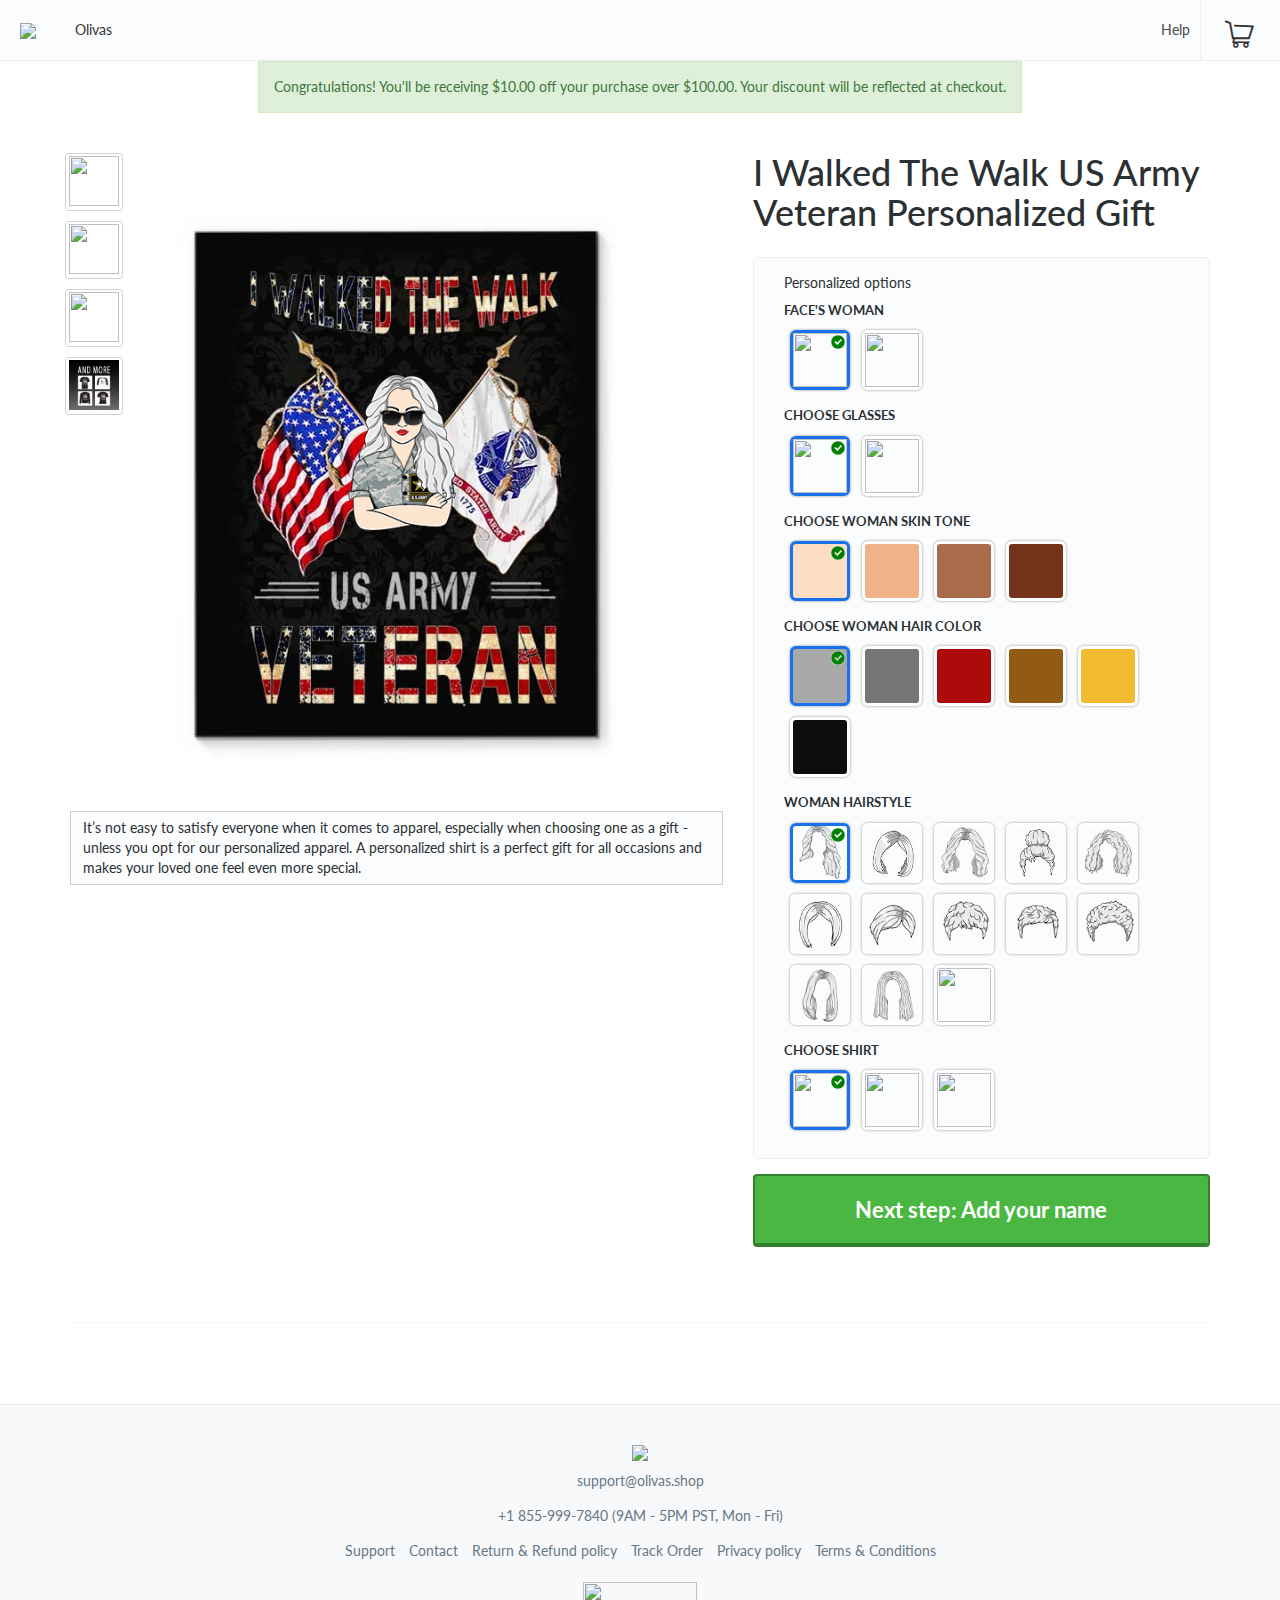
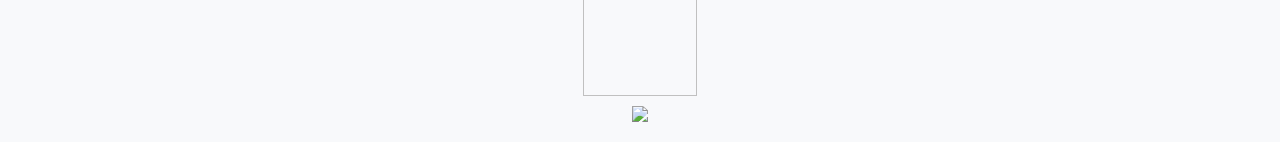
==== index.html @ a05bfcde "Update index.html" ====
<html lang="en">
<head>
    <style type="text/css">
        @charset "UTF-8";[ng\:cloak],[ng-cloak],[data-ng-cloak],[x-ng-cloak],.ng-cloak,.x-ng-cloak,.ng-hide:not(.ng-hide-animate){display:none !important;}ng\:form{display:block;}.ng-animate-shim{visibility:hidden;}.ng-anchor{position:absolute;}
    </style>
    <meta charset="utf-8">
    <meta http-equiv="X-UA-Compatible" content="IE=edge,chrome=1">
    <meta name="apple-mobile-web-app-capable" content="yes">
    <meta name="apple-mobile-web-app-status-bar-style" content="black">
    <meta name="viewport" content="width=device-width, initial-scale=1">
    <meta name="apple-mobile-web-app-title" content="I Walked The Walk US Army Veteran">
    <meta property="og:locale" content="en_US">
    <meta property="og:site_name" content="design.olivas.shop">
    <meta property="og:title" content="I Walked The Walk US Army Veteran">
    <meta property="og:type" content="product">
    <meta property="og:price:amount" content="36.24">
    <meta property="og:price:currency" content="USD">
    <meta property="og:image"
          content="https://gearlaunch-prod-imgix-secure.imgix.net/img/product/PulloverHoodie_BACK_2a0ffeb278.png?fit=clamp&amp;bg=FFFFFF&amp;fm=jpg&amp;q=75&amp;ixlib=java-1.1.0&amp;s=a146587654dcf6b2c493e66dc669ed8c">
    <meta property="og:image:width" content="1415">
    <meta property="og:image:height" content="741">
    <meta property="og:description" content="">
    <meta property="og:url"
          content="https://design.olivas.shop/limited-edition?s=gildan-18500&amp;c=White&amp;p=BACK">
    <meta name="twitter:domain" content="design.olivas.shop">
    <meta name="twitter:card" content="photo">
    <meta name="twitter:description" content="">
    <meta name="twitter:title" content="I Walked The Walk US Army Veteran">
    <meta name="twitter:image"
          content="https://gearlaunch-prod-imgix-secure.imgix.net/img/product/PulloverHoodie_BACK_2a0ffeb278.png?fit=clamp&amp;bg=FFFFFF&amp;fm=jpg&amp;q=75&amp;ixlib=java-1.1.0&amp;s=a146587654dcf6b2c493e66dc669ed8c">
    <link rel="icon"
          href="https://storage.googleapis.com/cart-checkout/c5b3aa13-e2ad-4ecc-a59b-cf5cd68786f5"
          type="image/x-icon">
    <link rel="shortcut icon"
          href="https://storage.googleapis.com/cart-checkout/c5b3aa13-e2ad-4ecc-a59b-cf5cd68786f5"
          type="image/x-icon">
    <link rel="stylesheet"
          href="https://fonts.googleapis.com/css?family=Lato:400,700|Ubuntu|Allerta+Stencil|Anton|Average|Cinzel+Decorative|Graduate|Holtwood+One+SC|Lobster|Open+Sans|Parisienne|Playfair+Display+SC|Press+Start+2P|Shadows+Into+Light|Special+Elite|Ultra|UnifrakturMaguntia|Amarante|Cantora+One|Chela+One|Chicle|Galada|Gamja+Flower|Happy+Monkey|Lily+Script+One|Marko+One|Metal+Mania|Milonga|Mogra|New+Rocker|Oleo+Script+Swash+Caps|Paprika|Pirata+One|Port+Lligat+Sans|Romanesco|Rum+Raisin|Salsa|Sofia&amp;display=swap"
          as="style" onload="this.rel='stylesheet'">
    <link rel="stylesheet"
          href="https://cdn.jsdelivr.net/npm/bootstrap@3.3.6/dist/css/bootstrap.min.css" as="style"
          onload="this.rel='stylesheet'">
    <!--required font-awesome styles. Should be loaded before buy.css -->
    <style type="text/css">
		@font-face {
			font-family: 'FontAwesome';
			src: url('https://cdnjs.cloudflare.com/ajax/libs/font-awesome/4.6.3/fonts/fontawesome-webfont.eot?v=4.6.3');
			src: url('https://cdnjs.cloudflare.com/ajax/libs/font-awesome/4.6.3/fonts/fontawesome-webfont.eot?#iefix&v=4.6.3') format('embedded-opentype'), url('https://cdnjs.cloudflare.com/ajax/libs/font-awesome/4.6.3/fonts/fontawesome-webfont.woff2?v=4.6.3') format('woff2'), url('https://cdnjs.cloudflare.com/ajax/libs/font-awesome/4.6.3/fonts/fontawesome-webfont.woff?v=4.6.3') format('woff'), url('https://cdnjs.cloudflare.com/ajax/libs/font-awesome/4.6.3/fonts/fontawesome-webfont.ttf?v=4.6.3') format('truetype'), url('https://cdnjs.cloudflare.com/ajax/libs/font-awesome/4.6.3/fonts/fontawesome-webfont.svg?v=4.6.3#fontawesomeregular') format('svg');
			font-weight: normal;
			font-style: normal;
		}
		.fa {
			display: inline-block;
			font: normal normal normal 14px/1 FontAwesome;
			font-size: inherit;
			text-rendering: auto;
			-webkit-font-smoothing: antialiased;
			-moz-osx-font-smoothing: grayscale;
		}
		.fa-lg {
			font-size: 1.33333333em;
			line-height: 0.75em;
			vertical-align: -15%;
		}
		.fa-stack {
			position: relative;
			display: inline-block;
			width: 2em;
			height: 2em;
			line-height: 2em;
			vertical-align: middle;
		}
		.fa-angle-up:before {
			content: "\f106";
		}
		.fa-angle-down:before {
			content: "\f107";
		}
		.fa-arrow-left:before {
			content: "\f060";
		}
		.fa-arrow-right:before {
			content: "\f061";
		}
		.fa-exclamation-circle:before {
			content: "\f06a";
		}
		.fa-facebook:before {
			content: "\f09a";
		}
		.fa-twitter:before {
			content: "\f099";
		}
		.fa-pinterest:before {
			content: "\f0d2";
		}
		.fa-search:before {
			content: "\f002";
		}
    </style>
    <link rel="stylesheet" href="/assets/buy.css" as="style" onload="this.rel='stylesheet'">
    <link rel="stylesheet" href="/assets/style.css" as="style" onload="this.rel='stylesheet'">
    <style>
		.custom-theme-btn {
			background: #4ab742;
			border: 2px solid #33802e;
			border-bottom-width: 4px;
			border-radius: 4px;
		}
		.custom-theme-btn:hover, .custom-theme-btn:active {
			background: #235920;
			color: white;
		}
		.custom-theme-link {
			color: #4891d0 !important;
		}
		.custom-theme-link:hover {
			color: #326591;
		}
		.custom-theme-link.active-unit {
			color: #4891d0 !important;
		}
		.custom-theme-link.inactive-unit {
			color: #326591 !important;
		}
		.custom-theme-accent {
			color: #2daaef;
		}
		.custom-theme-accent-background {
			background-color: #2daaef;
		}
		.custom-theme-accent-carousel .rn-carousel-control.rn-carousel-control-next {
			color: #2daaef !important;
		}
		.custom-theme-accent-carousel .rn-carousel-control.rn-carousel-control-prev {
			color: #2daaef !important;
		}
		.custome-theme-accent-active-size-border .swatch-item.active {
			border-color: #2daaef;
			background-color: #2daaef;
		}
		.custome-theme-accent-active-size-background .swatch-item.active {
			background-color: #2daaef;
		}
		.custom-theme-accent-active-thumbnail .carousel-thumbnail.selected {
			border: solid 2px #2daaef;
			border-radius: 5px;
		}
		.custom-theme-accent-arrows a {
			color: #2daaef;
		}
		.custom-theme-accent-arrows a:hover {
			color: #2daaef;
		}
		.custom-theme-accent-sidebar .side-image-box.active, .side-image-box:hover {
			border: 1px solid #2daaef !important;
		}
		.custom-theme-loader .loader {
			border-top: 1.1em solid #E8E8E8;
			border-right: 1.1em solid #E8E8E8;
			border-bottom: 1.1em solid #E8E8E8;
			border-left: 1.1em solid #2daaef;
		}
		.custom-theme-link-hover .global-footer, a:hover {
			color: #4891d0 !important;
		}
		.custom-theme-accent-header-border .form-control:focus, .active-storefront, .menu a:hover {
			border-color: #2daaef !important;
		}
		.custom-theme-accent-cart-btn :hover {
		 	color: #2daaef;
		}
		.custom-theme-accent-cart-btn-quantity {
			background-color: #2daaef;
		}
    </style>
    <!-- BS IE10/WinPhone8 workaround -->
    <style type="text/css">
		.ng-hide {
			display: block !important;
			position: absolute;
			top: -9999px;
			left: -9999px;
		}
		@-webkit-viewport   { width: device-width; }
		@-moz-viewport      { width: device-width; }
		@-ms-viewport       { width: device-width; }
		@-o-viewport        { width: device-width; }
		@viewport           { width: device-width; }
    </style>
    <title>I Walked The Walk US Army Veteran Personalized Gift</title>
    <script type="text/javascript"
            src="https://cdn.jsdelivr.net/npm/opentype.js@latest/dist/opentype.min.js"></script>
    <!--[if IE 9]>
    <script type="text/javascript">var globalIE9 = true;</script>
    <![endif]-->
    <!--load CSS asynchronously -->
    <script>
		/*! loadCSS. [c]2017 Filament Group, Inc. MIT License */
		!function(a){"use strict";var b=function(b,c,d){function e(a){return h.body?a():void setTimeout(function(){e(a)})}function f(){i.addEventListener&&i.removeEventListener("load",f),i.media=d||"all"}var g,h=a.document,i=h.createElement("link");if(c)g=c;else{var j=(h.body||h.getElementsByTagName("head")[0]).childNodes;g=j[j.length-1]}var k=h.styleSheets;i.rel="stylesheet",i.href=b,i.media="only x",e(function(){g.parentNode.insertBefore(i,c?g:g.nextSibling)});var l=function(a){for(var b=i.href,c=k.length;c--;)if(k[c].href===b)return a();setTimeout(function(){l(a)})};return i.addEventListener&&i.addEventListener("load",f),i.onloadcssdefined=l,l(f),i};"undefined"!=typeof exports?exports.loadCSS=b:a.loadCSS=b}("undefined"!=typeof global?global:this);
		/*! loadCSS rel=preload polyfill. [c]2017 Filament Group, Inc. MIT License */
		!function(a){if(a.loadCSS){var b=loadCSS.relpreload={};if(b.support=function(){try{return a.document.createElement("link").relList.supports("preload")}catch(b){return!1}},b.poly=function(){for(var b=a.document.getElementsByTagName("link"),c=0;c<b.length;c++){var d=b[c];"preload"===d.rel&&"style"===d.getAttribute("as")&&(a.loadCSS(d.href,d,d.getAttribute("media")),d.rel=null)}},!b.support()){b.poly();var c=a.setInterval(b.poly,300);a.addEventListener&&a.addEventListener("load",function(){b.poly(),a.clearInterval(c)}),a.attachEvent&&a.attachEvent("onload",function(){a.clearInterval(c)})}}}(this);
    </script>
    <!--end load CSS asynchronously-->
    <script type="text/javascript">
		// customily iframe integration
		window.addEventListener('message', function (event) {
			if (event.data.action === 'add-to-cart') {
				console.log("add to cart called");
				var ngBody = angular.element(document.getElementById("buyBody")).scope();
				console.log(ngBody);
				ngBody.addCartBtn(event.data);
			}
		}, false);
		function createCookie(name,value,millis) {
			if (millis) {
				var date = new Date();
				date.setTime(date.getTime()+ millis);
				var expires = "; expires="+date.toGMTString();
			} else{
				var expires = "";
			}
			document.cookie = name+"="+value+expires+"; path=/";
		}
		function readCookie(name) {
			var nameEQ = name + "=";
			var ca = document.cookie.split(';');
			for(var i=0;i < ca.length;i++) {
				var c = ca[i];
				while (c.charAt(0)==' ') c = c.substring(1,c.length);
				if (c.indexOf(nameEQ) == 0) return c.substring(nameEQ.length,c.length);
			}
			return null;
		}
		function eraseCookie(name) {
			createCookie(name,"",-1);
		}
    </script>
    <!-- Start Visual Website Optimizer Asynchronous Code -->
    <script type="text/javascript">
		var _vwo_code=(function(){
			var account_id=234327,
					settings_tolerance=2000,
					library_tolerance=2500,
					use_existing_jquery=false,
					// DO NOT EDIT BELOW THIS LINE
					f=false,d=document;return{use_existing_jquery:function(){return use_existing_jquery;},library_tolerance:function(){return library_tolerance;},finish:function(){if(!f){f=true;var a=d.getElementById('_vis_opt_path_hides');if(a)a.parentNode.removeChild(a);}},finished:function(){return f;},load:function(a){var b=d.createElement('script');b.src=a;b.type='text/javascript';b.innerText;b.onerror=function(){_vwo_code.finish();};d.getElementsByTagName('head')[0].appendChild(b);},init:function(){settings_timer=setTimeout('_vwo_code.finish()',settings_tolerance);var a=d.createElement('style'),b='body{opacity:0 !important;filter:alpha(opacity=0) !important;background:none !important;}',h=d.getElementsByTagName('head')[0];a.setAttribute('id','_vis_opt_path_hides');a.setAttribute('type','text/css');if(a.styleSheet)a.styleSheet.cssText=b;else a.appendChild(d.createTextNode(b));h.appendChild(a);this.load('//dev.visualwebsiteoptimizer.com/j.php?a='+account_id+'&u='+encodeURIComponent(d.URL)+'&r='+Math.random());return settings_timer;}};}());_vwo_settings_timer=_vwo_code.init();
    </script>
    <script src="//dev.visualwebsiteoptimizer.com/j.php?a=234327&amp;u=https%3A%2F%2Fdesign.olivas.shop%2Flimited-edition&amp;r=0.06662073185073192"
            type="text/javascript"></script>
    <!-- End Visual Website Optimizer Asynchronous Code -->
</head>
<body id="buyBody" ng-controller="BuyCtrl" class="ng-scope">
<!-- ngIf: false -->
<div class="" id="body-wrapper">
    <div class="buy-page content-wrapper" style="min-height: 125px;">
        <nav class="navbar navbar-static-top global-nav"
             ng-class="{'fixed-header': screenSize.getScreenSize() < screenSize.screenSizes.sm}"
             style="">
            <div class="navbar-header navbar-header-buyer LEFT">
                <div class="has-changed"></div>
                <div homepage-link="" store-name="&quot;design.olivas.shop&quot;"
                     class="inline ng-isolate-scope"
                     logo-url="'https://storage.googleapis.com/cart-checkout/c5b3aa13-e2ad-4ecc-a59b-cf5cd68786f5'"
                     homepage-url="'https://design.olivas.shop/'"
                     store-key="'ahBzfmdlYXJsYXVuY2gtaHVicg8LEgVTdG9yZRjd9rewVAw'"
                     contains-menu-items="store.containsMenuItems">
                    <div class="inline"><a ng-href="https://design.olivas.shop/" ng-click="refresh()"
                                           href="https://design.olivas.shop/"> <!-- ngIf: logoUrl -->
                        <div ng-if="logoUrl" class="nav-logo-container ng-scope"
                             ng-class="{'no-menu-padding': !containsMenuItems}"><img
                                ng-src="https://gearlaunch-prod.imgix.net/82b769ab-dce5-4f28-9044-ee180e76a4df?h=80"
                                style="max-width:190px" class="img-header-tiny logo"
                                src="https://gearlaunch-prod.imgix.net/82b769ab-dce5-4f28-9044-ee180e76a4df?h=80">
                        </div><!-- end ngIf: logoUrl --> <!-- ngIf: !logoUrl --> </a></div>
                </div>
                <storefront-menu store="store" class="ng-isolate-scope">
                    <!-- ngIf: completeMenu != null && completeMenu.length > 0 --><span
                        ng-if="completeMenu != null &amp;&amp; completeMenu.length > 0"
                        class="icon-hamburger-icon hidden-md hidden-lg mobile-menu-hamburger ng-scope"
                        id="openMobileMenu" style=""></span>
                    <!-- end ngIf: completeMenu != null && completeMenu.length > 0 -->
                    <div class="menu-width-test menu">
                        <ul class="menu-width-test-list">
                            <li>design.olivas.shop</li>
                        </ul>
                    </div>
                    <div class="menu hidden-sm hidden-xs">
                        <ul> <!-- ngRepeat: menuItem in menu -->
                            <li ng-repeat="menuItem in menu" class="ng-scope" style=""><a
                                    ng-class="{'active-storefront': ((currentStorefront === menuItem.storefront.url) || (menuItem.children &amp;&amp; (menuItem.children.length > 0) &amp;&amp; containsActiveStorefront(menuItem))), 'dropdown-top-menu-item': menuItem.children}"
                                    target="_self" class="ng-binding" href="https://design.olivas.shop/">Olivas
                                <!-- ngIf: !menuItem.storefront --> </a>
                                <!-- ngIf: menuItem.children --> </li>
                            <!-- end ngRepeat: menuItem in menu -->
                            <!-- ngIf: more && more.length>0 --> </ul>
                    </div>
                   <div class="mobile-menu hidden-md hidden-lg" style="height: 200px;">
					  <div class="menu-header-container">
						<span class="icon-close-icon pull-right" id="mobileMenuclose"></span>
						<div class="menu-header"> Menu </div>
					  </div>
					  <ul>
						<li ng-repeat="menuItem in completeMenu" ng-class="{'menu-item-open': menuItem.open}" class="" style=""><a ng-href="https://olivas.shop/" target="_self" ng-if="!menuItem.children" href="https://olivas.shop/">Olivas</a></li>
						<li ng-repeat="helpItem in helpMenuItems"><a ng-click="openCloseHelpMenu()"> </a><a ng-href="https://olivas.shop/_/track" target="_self" href="/_/track">Track Order</a> </li>
						<li ng-repeat="helpItem in helpMenuItems"><a ng-click="openCloseHelpMenu()"> </a><a ng-href="https://olivas.shop/_/support" target="_self" href="/_/support">Support</a> </li>
					  </ul>
					</div>

                </storefront-menu>
                <div class="header-links-container">
                    <search-bar class="custom-theme-accent-header-border ng-isolate-scope"
                                store="store" toggle-search="store.toggleSearch">
                        <!-- ngIf: $ctrl.searchBarEnabled() --> </search-bar>
                    <a href="https://olivas.shop/_/support" class="header-link hidden-xs hidden-sm" target="_blank">Help</a>
                    <div class="cart-button custom-theme-accent-cart-btn ng-isolate-scope"
                         onclick="window.location='https://olivas.shop/cart'">
                        <span class="icomoon-cart-icon"></span>
                        <!-- ngIf: getTotalQuantity() -->
                    </div>
                    <!-- ngIf: getTotalQuantity() -->
                </div>
            </div>
            <!-- ngIf: store.toggleSearch -->
        </nav>
        <div class="promo-content-wrapper">
            <promo-banner coupon="coupon" invalid-coupon="invalidCoupon" message="promoMessage"
                          class="ng-isolate-scope">
                <div ng-hide="hideBanner" class="promo-banner">
					<div class="alert alert-success promo-banner-center-text ng-binding ng-scope" role="alert" ng-if="coupon.amount &amp;&amp; !invalidCoupon
		 &amp;&amp; !(coupon.minimumAmount == null || coupon.minimumAmount.amount==0)
		 &amp;&amp; coupon.type !== 'shippingPercentOverAmount' &amp;&amp; coupon.type !== 'shippingAmountOverAmount' &amp;&amp; !coupon.type.startsWith('freeShipping')" style=""> Congratulations! You'll be receiving $10.00 off your purchase over $100.00. Your discount will be reflected at checkout. </div>
				</div>
            </promo-banner>
            <div class="container-fluid container">
                <div class="row">
                    <!-- ngIf: referrer === 'storefront' -->
                    <!-- ngIf: referrer === 'search' -->
                    <!-- <iframe src="{{customilyIframeUrl}}" ng-if="customilyIframeUrl" style="width:100%;height:1250px;border:0"></iframe> -->
                    <div class="col-md-7">
                        <div class="row mobile-product-title hidden-md hidden-lg">
                            <div class="col-xs-12">
                                <h1 class="margin-top-none campaign-name-title">I Walked The Walk US Army Veteran Personalized Gift</h1>
                            </div>
                            <!-- ngIf: campaign.personalized -->
                        </div>
                        <div class="container-fluid">
                            <div class="row prodRow">
                                <div class="col-xs-12">
                                    <!-- ngIf: buyerCountryRegion === 'EU' && isModelFulfillableToEU(model) -->
                                    <!-- ngIf: !isSmallWindow() -->
                                    <div class="mocks-container ng-scope" ng-if="!isSmallWindow()"
                                         style="">
                                        <!-- ngIf: getMocksListSize(model.color) > 2 -->
                                        <div class="mocks-scroll-overlay hidden-xs hidden-sm"></div>
                                        <div class="mocks-scroll-container" lazy-img-container="">
                                            <!-- ngIf: !isSmallWindow() -->
                                            <div class="side-images hidden-xs hidden-sm custom-theme-accent-sidebar ng-scope" >
                                                <div class="side-image-box custom-theme-accent-sidebar svg-view-parent ng-scope">
													<img class="ng-scope active" src="https://gearlaunch-prod-imgix-secure.imgix.net/img/product/UnisexCrew_FRONT_46be88da32.png?fit=clamp&amp;bg=262626&amp;mark64=L2U3ZmM0MmVkLTEwZDYtNGIyNy1iM2I1LTQ1YTg3ODc0Y2NkNA&amp;markw=300&amp;markx=209&amp;marky=98&amp;fm=jpg&amp;q=75&amp;ixlib=java-1.1.0&amp;s=09c9d814421f1c4dfa0532cab422847d" style="">
    											</div>
												<div class="side-image-box margin-top-sm custom-theme-accent-sidebar svg-view-parent">
													<img width="50" height="50" class="ng-scope" src="https://gearlaunch-prod-imgix-secure.imgix.net/img/product/ElevenOunceMug_FRONT_Lifestyle_b010c9e63c.png?fit=clamp&amp;bg=000000&amp;mark64=L2U3ZmM0MmVkLTEwZDYtNGIyNy1iM2I1LTQ1YTg3ODc0Y2NkNA&amp;markw=343&amp;markx=246&amp;marky=153&amp;fm=jpg&amp;q=75&amp;ixlib=java-1.1.0&amp;s=0039f367ed2634ca40177cc2129a3a2c">
												</div>
												<div class="side-image-box margin-top-sm custom-theme-accent-sidebar svg-view-parent">
													<img width="50" height="50" class="ng-scope" src="https://gearlaunch-prod-imgix-secure.imgix.net/img/product/PulloverHoodie_FRONT_722edad976.png?fit=clamp&bg=262626&mark64=LzQ5ZTczMTlhLTMwOGEtNDc3OC1iZGY2LTNkM2Y5ZTkwZmY3NA&markw=272&markx=217&marky=148&fm=jpg&q=75&ixlib=java-1.1.0&s=20269212ce7023861883cb90c1d9f54d">
												</div>
												<div class="side-image-box margin-top-sm custom-theme-accent-sidebar svg-view-parent">
													<img width="50" height="50" class="ng-scope" src="assets/preview.png">
												</div>
                                            </div><!-- end ngIf: !isSmallWindow() -->
                                        </div>
                                        <!-- ngIf: getMocksListSize(model.color) > 2 -->
                                    </div><!-- end ngIf: !isSmallWindow() -->
                                    <!-- ngIf: !isSmallWindow() -->
                                    <div class="ng-scope"
                                         ng-if="!isSmallWindow()" style="">
                                        <!-- ngIf: !productMock.isSelected -->
                                        <div id="productImageHolder">
											<div id="drawit">
												<img src="bg.jpg"/>
												<img id="img2" src="2/0.png" style="left: 298px;top: 253px;"/>
												<img id="img3" src="3/0.png" style="left: 295px;top: 319px;"/>
												<img id="img4-5" src="4/5/b.png" style="left: 298px;top: 223px;"/>
												<img id="img0" src="0/1.png" style="left: 344px;top: 294px;"/>
												<img id="img1" src="1/0.png" style="left: 330px;top: 288px;"/>
											</div>
                                        </div><!-- end ngIf: !productMock.isSelected -->
                                        <!-- ngIf: productMock.isSelected -->
                                    </div><!-- end ngIf: !isSmallWindow() -->
                                    <!-- ngIf: isSmallWindow() -->
                                </div>
                            </div>
                        </div>
                        <div id="ProductDetails" class="tabcontent hidden-xs hidden-sm" style="display: block;">
                            It’s not easy to satisfy everyone when it comes to apparel, especially when choosing one as a gift - unless you opt for our personalized apparel. A personalized shirt is a perfect gift for all occasions and makes your loved one feel even more special.
                        </div>
                    </div>
                    <div class="col-md-5">
                        <div class="row desktop-product-title hidden-xs hidden-sm">
                            <div class="col-md-12">
                                <h1 class="margin-top-none campaign-name-title">I Walked The Walk US Army Veteran Personalized Gift</h1>
                                <div class="text-center hidden-lg hidden-md truncated short-description margin-bottom-none">
                                    <small><span class="description"></span></small>
                                </div>
                                <div class="text-center hidden-lg hidden-md margin-top-none margin-bottom-sm read-more-link">
                                    <a href="" ng-click="readMore()"><small>Read more</small></a>
                                </div>
                            </div>
                        </div>
                        <div class="desktop-description hidden-xs hidden-sm">
                            <div class="description"></div>
                        </div>
                        <div class="product-selection-container">
                            <div class="container-fluid">
                                <div class="related-products row hidden-lg hidden-md">
                                    <div class="col-md-12">
                                        <div class="available-styles">
											<div class="productSelect tab-content tab-designer thumbnails-container uncategorized">
												<div class="carousel-container">
													<ul class="carousel">
														<li ng-repeat="v in splitVariants"
															class="ng-scope">
															<div ng-repeat="variant in v"
																 class="carousel-thumbnail-container custom-theme-accent-active-thumbnail svg-view-parent ng-scope">
																<img class="img-responsive img-responsive-fix prod-img carousel-thumbnail custom-theme-accent-active-thumbnail ng-scope" src="https://gearlaunch-prod-imgix-secure.imgix.net/img/product/UnisexCrew_FRONT_46be88da32.png?fit=clamp&amp;bg=262626&amp;mark64=LzQ5ZTczMTlhLTMwOGEtNDc3OC1iZGY2LTNkM2Y5ZTkwZmY3NA&amp;markw=205&amp;markx=143&amp;marky=67&amp;w=480&amp;fm=jpg&amp;q=75&amp;ixlib=java-1.1.0&amp;s=0d4a7db1808f74cb235e5ed8e440e132">
															</div>
															<div ng-repeat="variant in v"
																 class="carousel-thumbnail-container custom-theme-accent-active-thumbnail svg-view-parent ng-scope">
																<img class="img-responsive img-responsive-fix prod-img carousel-thumbnail custom-theme-accent-active-thumbnail ng-scope" src="https://gearlaunch-prod-imgix-secure.imgix.net/img/product/ElevenOunceMugWhite_FRONT-v1_b51a18c584.png?fit=clamp&bg=000000&mark64=LzQ5ZTczMTlhLTMwOGEtNDc3OC1iZGY2LTNkM2Y5ZTkwZmY3NA&markw=234&markx=168&marky=104&w=480&fm=jpg&q=75&ixlib=java-1.1.0&s=aeff0508330fdaa23e7d17458996f7b0">
															</div>
															<div ng-repeat="variant in v"
																 class="carousel-thumbnail-container custom-theme-accent-active-thumbnail svg-view-parent ng-scope">
																<img class="img-responsive img-responsive-fix prod-img carousel-thumbnail custom-theme-accent-active-thumbnail ng-scope" src="https://gearlaunch-prod-imgix-secure.imgix.net/img/product/PulloverHoodie_FRONT_722edad976.png?fit=clamp&bg=262626&mark64=LzQ5ZTczMTlhLTMwOGEtNDc3OC1iZGY2LTNkM2Y5ZTkwZmY3NA&markw=272&markx=217&marky=148&fm=jpg&q=75&ixlib=java-1.1.0&s=20269212ce7023861883cb90c1d9f54d">
															</div>
															<div ng-repeat="variant in v"
																 class="carousel-thumbnail-container custom-theme-accent-active-thumbnail svg-view-parent ng-scope">
																<img class="img-responsive img-responsive-fix prod-img carousel-thumbnail custom-theme-accent-active-thumbnail ng-scope" src="assets/preview.png">
															</div>
														</li>
													</ul>
												</div>
											</div>
                                        </div>
                                    </div>
                                </div>
                            </div>
                            <!-- ngIf: !isSmallWindow() --><span ng-if="!isSmallWindow()"
                                                                 class="ng-scope" style="">
								<!-- ngIf: campaign.personalized && model.variant.personalizations.FRONT -->
                            <!-- ngIf: campaign.personalized && model.variant.personalizations.BACK && model.variant.isDoubleSided -->
							</span><!-- end ngIf: !isSmallWindow() -->
                            
                            <div bs-collapse="" data-start-collapsed="true"
                                 class="swatch-size-container"
                                 ng-class="{'margin-top-sm': model.variant.colors.length < 2}"
                                 ng-hide="model.variant.subCategory === 'CANVAS_TOTE'">
                                <div class="container-fluid">
                                    <!-- ngIf: model.color.sizes.length > 0 &&
													!model.variant.productCategory.groupBySubCategory -->
                                    <div class="row ng-scope"
                                         ng-if="model.color.sizes.length > 0 &amp;&amp;
													!model.variant.productCategory.groupBySubCategory">
                                        <div class="col-md-12">
											<div class="option_title">Personalized options</div>
											<h4 class="product-label">Face's Woman</h4>
											<div class="swatch-container">
											   <div class="mswatch"><input id="face0" type="radio" name="0" value="1"> <label for="face0" tabindex="0" ><img src="https://cdn.customily.com/shopify/assetFiles/swatches/interestpod.myshopify.com/f9eb7ef4-510d-44fd-858e-b64ad5467623/159/7e1487cf-0852-4c64-b3b5-6434a3ba607d.png"></label></div>
											   <div class="mswatch"><input id="face1" type="radio" name="0" value="0"> <label for="face1"  tabindex="0"><img src="https://cdn.customily.com/shopify/assetFiles/swatches/interestpod.myshopify.com/f9eb7ef4-510d-44fd-858e-b64ad5467623/159/62dc946e-c1c6-4e30-93c6-8af261b5b8a6.png"></label></div>
											</div>
											
											<h4 class="product-label">Choose Glasses</h4>
											<div class="swatch-container"><div class="mswatch"><input id="gl-0" type="radio" name="1" value="0"> <label for="gl-0" tabindex="0" ><img src="https://cdn.customily.com/shopify/assetFiles/swatches/interestpod.myshopify.com/f9eb7ef4-510d-44fd-858e-b64ad5467623/171/28ea6664-7748-4bad-904c-c1d19651a0e8.png" ></label></div>
											<div class="mswatch"><input id="gl-1" type="radio" name="1" value="1"> <label for="gl-1" tabindex="0" ><img src="https://cdn.customily.com/shopify/assetFiles/swatches/interestpod.myshopify.com/f9eb7ef4-510d-44fd-858e-b64ad5467623/171/be19fb95-ff9f-42b2-ba29-5310e4e94915.png" ></label></div></div>
											
                                            <h4 class="product-label">Choose Woman Skin Tone</h4>
											<div class="swatch-container"><div class="mswatch"><input id="sk1" type="radio" name="2" value="0"> <label for="sk1" style="background-color: rgb(253, 221, 196);" tabindex="0"><!----></label></div><div class="mswatch"><input id="sk2" type="radio" name="2" value="1"> <label for="sk2" style="background-color: rgb(240, 179, 135);" tabindex="0"><!----></label></div><div class="mswatch"><input id="sk4" type="radio" name="2" value="2"> <label for="sk4" style="background-color: rgb(168, 108, 75);" tabindex="0"><!----></label></div><div class="mswatch"><input id="sk3" type="radio" name="2" value="3"> <label for="sk3" style="background-color: rgb(117, 51, 27);" tabindex="0"><!----></label></div></div>
											
											<h4 class="product-label">Choose Woman Hair Color</h4>
											<div  class ="swatch-container">
												<div  class="mswatch"><input  id="hc-5" type="radio" name="4" value="5"> <label  for="hc-5" tabindex="0" style="background:#a9a8a8"></label></div>
												<div  class="mswatch"><input  id="hc-4" type="radio" name="4" value="4"> <label  for="hc-4" tabindex="0" style="background:#777474"></label></div>
												<div  class="mswatch"><input  id="hc-3" type="radio" name="4" value="3"> <label  for="hc-3" tabindex="0" style="background:#ad0b0b"></label></div>
												<div  class="mswatch"><input  id="hc-2" type="radio" name="4" value="2"> <label  for="hc-2" tabindex="0" style="background:#925b13"></label></div>
												<div  class="mswatch"><input  id="hc-1" type="radio" name="4" value="1"> <label  for="hc-1" tabindex="0" style="background:#f3bc30"></label></div>
												<div  class="mswatch"><input  id="hc-0" type="radio" name="4" value="0"> <label  for="hc-0" tabindex="0" style="background:#0c0c0c"></label></div>
											</div>
											
											<h4>Woman Hairstyle</h4>
											<div class="swatch-container hair">
												<div class="mswatch"><input id="cl-b" type="radio" name="5" value="b"> <label for="cl-b" tabindex="0"><img src="4/5/b.png" style=" width: 46px;margin-top: -10px;margin-left: 3px;
"></label></div>
												<div class="mswatch"><input id="cl-0" type="radio" name="5" value="0"> <label for="cl-0" tabindex="0"><img src="4/5/0.png" style="width: 65px;margin-top: -10px;margin-left: -3px;"></label></div>
												<div class="mswatch"><input id="cl-1" type="radio" name="5" value="1"> <label for="cl-1" tabindex="0"><img src="4/5/1.png" style="margin-top: -7px;margin-left: 2px;"></label></div>
												<div class="mswatch"><input id="cl-2" type="radio" name="5" value="2"> <label for="cl-2" tabindex="0"><img src="4/5/2.png" style="width: 67px;margin-top: 3px;margin-left: -4px;"></label></div>
												<div class="mswatch"><input id="cl-3" type="radio" name="5" value="3"> <label for="cl-3" tabindex="0"><img src="4/5/3.png" style="margin-top:-4px;width:47px;margin-left:4px"></label></div>
												<div class="mswatch"><input id="cl-4" type="radio" name="5" value="4"> <label for="cl-4" tabindex="0"><img src="4/5/4.png" style="width:77px;margin-top:-13px;margin-left:-10px"></label></div>
												<div class="mswatch"><input id="cl-5" type="radio" name="5" value="5"> <label for="cl-5" tabindex="0"><img src="4/5/5.png" style="width:87px;margin-top:-10px;margin-left:-13px"></label></div>
												<div class="mswatch"><input id="cl-6" type="radio" name="5" value="6"> <label for="cl-6" tabindex="0"><img src="4/5/6.png" style="width:87px;margin-top:-10px;margin-left:-13px"></label></div>
												<div class="mswatch"><input id="cl-7" type="radio" name="5" value="7"> <label for="cl-7" tabindex="0"><img src="4/5/7.png" style="width:87px;margin-top:-10px;margin-left:-13px"></label></div>
												<div class="mswatch"><input id="cl-8" type="radio" name="5" value="8"> <label for="cl-8" tabindex="0"><img src="4/5/8.png" style="width:87px;margin-top:-10px;margin-left:-13px"></label></div>
												<div class="mswatch"><input id="cl-9" type="radio" name="5" value="9"> <label for="cl-9" tabindex="0"><img src="4/5/9.png" style="width: 50px;margin-top: -8px;margin-left: 4px;"></label></div>
												<div class="mswatch"><input id="cl-a" type="radio" name="5" value="a"> <label for="cl-a" tabindex="0"><img src="4/5/a.png" style="width: 50px;margin-top: -7px;margin-left: 4px;"></label></div>
												<div class="mswatch"><input id="cl-c" type="radio" name="5" value="c"> <label for="cl-c" tabindex="0"><img src="https://cdn.customily.com/shopify/assetFiles/swatches/interestpod.myshopify.com/f9eb7ef4-510d-44fd-858e-b64ad5467623/171/be19fb95-ff9f-42b2-ba29-5310e4e94915.png"></label></div>
											</div>
											
											<h4 class="product-label">Choose Shirt</h4>
											<div class="swatch-container"><div class="mswatch"><input id="sh-0" type="radio" name="3" value="0" data-gtm-form-interact-field-id="0"> <label for="sh-0" tabindex="0" ><img src="https://cdn.customily.com/shopify/assetFiles/swatches/interestpod.myshopify.com/f9eb7ef4-510d-44fd-858e-b64ad5467623/169/0e08b202-6e1e-4bdb-86f2-b3d946113ce4.png" ></label></div><div class="mswatch"><input id="sh-2" type="radio" name="3" value="1" data-gtm-form-interact-field-id="1"> <label for="sh-2" tabindex="0" ><img src="https://cdn.customily.com/shopify/assetFiles/swatches/interestpod.myshopify.com/f9eb7ef4-510d-44fd-858e-b64ad5467623/169/7aea5c51-0e81-4d6d-94f6-a51b8acf9f43.png" ></label></div><div class="mswatch"><input id="sh-4" type="radio" name="3" value="2" data-gtm-form-interact-field-id="2"> <label for="sh-4" tabindex="0" ><img src="https://cdn.customily.com/shopify/assetFiles/swatches/interestpod.myshopify.com/f9eb7ef4-510d-44fd-858e-b64ad5467623/169/42f14d0d-b4b3-491b-a6f3-4245019d06c5.png" ></label></div></div>
                                        </div>
                                    </div><!-- end ngIf: model.color.sizes.length > 0 &&
													!model.variant.productCategory.groupBySubCategory -->
                                </div>
                                <div class="container-fluid">
                                    <!-- ngIf: model.variant.productCategory.groupBySubCategory -->
                                </div>
                                <div class="container-fluid">
                                    <div class="row collapse am-collapse" bs-collapse-target="">
                                        <div class="col-md-12"
                                             ng-hide="model.variant.subCategory === 'PANTS'">
                                            <!-- ngIf: model.variant.productCategory.key == 'APPAREL'|| 'ZIP_HOODIES' -->
                                            <div class="table-sizing ng-scope"
                                                 ng-if="model.variant.productCategory.key == 'APPAREL'|| 'ZIP_HOODIES' ">
                                                <div class="unit-text">
                                                    <a ng-click="showInches()"
                                                       ng-class="[{'active-unit' : isInches}, {'inactive-unit' : !isInches}]"
                                                       class="custom-theme-link active-unit">Inches</a>
                                                    |
                                                    <a ng-click="showCentimeters()"
                                                       ng-class="[{'active-unit' : !isInches}, {'inactive-unit' : isInches}]"
                                                       class="custom-theme-link inactive-unit">Centimeters</a>
                                                </div>
                                                <!-- end ngIf: model.variant.sizeChartExampleURL -->
                                            </div>
                                            <!-- end ngIf: model.variant.productCategory.key == 'APPAREL'|| 'ZIP_HOODIES' -->
                                        </div>
                                        <!-- ngIf: model.variant.subCategory ==='PANTS' -->
                                    </div>
                                </div>
                                <div class="text-danger select-size-warning ng-binding ng-hide"
                                     ng-show="(showSizeAlert() || showModelAlert() || !isPersonalizationUpdated.FRONT || !isPersonalizationUpdated.BACK) &amp;&amp; screenSize.getScreenSize() >= screenSize.screenSizes.sm">
                                    <i class="fa fa-exclamation-circle" aria-hidden="true"></i>
                                </div>
                            </div>
                            <!-- ngIf: screenSize.getScreenSize() < screenSize.screenSizes.sm -->
                        </div>
                        <div class="container-fluid">
                            <div class="text-danger color-unavailable-warning ng-hide"
                                 ng-show="isColorUnavailable()">
                                <i class="fa fa-exclamation-circle" aria-hidden="true"></i> Sorry,
                                this product is no longer available. Please choose another option.
                            </div>
                            <!-- ngIf: screenSize.getScreenSize() >= screenSize.screenSizes.sm -->
                            <div ng-if="screenSize.getScreenSize() >= screenSize.screenSizes.sm"
                                 class="qty-and-add-cart-container row ng-scope" style="">
                                    <div class="button-container">
                                        <a id="nextstep" class="btn btn-cc btn-spinner buy-it-now-btn add-to-cart-btn custom-theme-btn ng-binding ng-scope" href="https://olivas.shop/i-walked-the-walk-us-army-veteran-01005b?s=hanes-5250&c=Black&p=FRONT&pr=10">Next step: Add your name</a>
                                    </div>
                            </div>
                            <!-- end ngIf: screenSize.getScreenSize() >= screenSize.screenSizes.sm -->
                        </div>
                    </div>
                </div>
                <div class="container-fluid">
                    <div class="row desktop-shipping-and-satisfaction-container hidden-sm hidden-xs">
                        <div class="col-xs-7">
                        </div>
                    </div>
                </div>
            </div>
        </div>
    </div>
    <!-- ngIf: screenSize.getScreenSize() < screenSize.screenSizes.sm -->
    <footer class="global-footer footer-wrapper footer-with-support-info"
            ng-class="{'mobile-footer': screenSize.getScreenSize() < screenSize.screenSizes.sm}"
            style="">
        <div class="text-center">
           <img ng-if="store.logo.url" ng-src="https://storage.googleapis.com/cart-checkout/82b769ab-dce5-4f28-9044-ee180e76a4df" style="max-width:190px" class="img-header-tiny logo" src="https://storage.googleapis.com/cart-checkout/82b769ab-dce5-4f28-9044-ee180e76a4df">
            <div ng-bind="store.support.email" class="store-email ng-binding">support@olivas.shop
            </div>
            <div class="store-email">+1 855-999-7840 (9AM - 5PM PST, Mon - Fri)</div>
            <ul>
                <li><a href="https://olivas.shop/_/support" target="_self" ui-sref-active="active"
                       class="custom-theme-link-hover">Support</a></li>
                <li><a href="https://olivas.shop/contact" target="_self" ui-sref-active="active"
                       class="custom-theme-link-hover">Contact</a></li>
                <li><a href="https://olivas.shop/what-is-your-return-and-refund-policy" target="_self"
                       ui-sref-active="active" class="custom-theme-link-hover">Return &amp; Refund
                    policy</a></li>
                <li><a href="https://olivas.shop/b2/_/track-order" target="_self" ui-sref-active="active"
                       class="custom-theme-link-hover">Track Order</a></li>
                <li><a href="https://olivas.shop/_/privacy" ui-sref-active="active" class="custom-theme-link-hover">Privacy
                    policy</a></li>
                <li><a href="https://olivas.shop/_/terms" ui-sref-active="active" class="custom-theme-link-hover">Terms
                    &amp; Conditions</a></li>
                <!-- ngIf: store.aboutUs.show && store.aboutUs.officeAddress -->
            </ul>
            <div class="powered-by">
                <img src="https://olivas.shop/img/powered-by-grey-01.png">
            </div>
            <img src="https://olivas.shop/img/credit/creditcards.png?v=226164"
                 class="img-responsive inline credit-cards">
            <div class="legal-line ng-binding" ng-bind="store.legalLine"></div>
        </div>
    </footer>
</div>
<script type="text/javascript">
	document.getElementById("face0").click();
	document.querySelectorAll(".swatch-container").forEach(function(swatchContainer) {
	  swatchContainer.querySelector(".mswatch:first-child input").click();
	});
	
	var radios = document.querySelectorAll('.swatch-container input[type=radio]');
	/*
	document.getElementById("productImageId").onload = function() {
		this.style.opacity = 1;
	};
	*/
	var arr = '01005b'.split('');
    radios.forEach(radio => radio.addEventListener('change', function(){
		console.log('name:',radio.name,'value:',radio.value);
		radios.forEach(_radio=>{
			if(_radio.checked){
				arr[_radio.name] = _radio.value;
			}
		});
		if(radio.name=="4"||radio.name=="5"){
			if(radio.name=="4"){
				document.getElementById('img4-5').setAttribute('src','4/'+arr[4]+'/'+arr[5]+'.png'); // vẽ lại tóc cho nhân vật
				const images = document.querySelectorAll('div.swatch-container.hair label img');
				images.forEach(function(img) {
				  const imgName = img.getAttribute('src').split('/')[2];
				  const newUrl = '4/' + radio.value + '/' + imgName;
				  img.setAttribute('src', newUrl);
				});
			}
			
			document.getElementById('img4-5').setAttribute('src','4/'+arr[4]+'/'+arr[5]+'.png');
		}else{
			document.getElementById('img'+radio.name).setAttribute('src',radio.name+'/'+radio.value+'.png');
		}
		var variant = arr.join('');
		if(arr[5]=="c"){
			variant = variant.slice(0, -2);
		}
		console.log(variant);
		var new_href = "https://olivas.shop/i-walked-the-walk-us-army-veteran-"+variant+"?s=hanes-5250&c=Black&p=FRONT&pr=10";
		console.log(new_href);
		document.getElementById('nextstep').setAttribute('href',new_href);
	}));
	
	//mobile menu
	document.querySelector("#openMobileMenu").addEventListener("click", function() {
	  document.querySelector(".mobile-menu").classList.add("open");
	});
	document.querySelector("#mobileMenuclose").addEventListener("click", function() {
	  document.querySelector(".mobile-menu").classList.remove("open");
	});
	// resize wrapper (height)
	function resizeDiv() {
	  var myDiv = document.getElementById('productImageHolder');
	  var width = myDiv.offsetWidth;
	  myDiv.style.height = width*741 / 700 + 'px';
	}
	window.addEventListener('resize', resizeDiv);
	resizeDiv();
	/* resize the canvas follow the windows size */
	var el = document.getElementById('drawit');
	var elHeight = el.offsetHeight;
	var elWidth = el.offsetWidth;
	var wrapper = document.getElementById('productImageHolder');
	var scale;

	function reportWindowSize() {
	  scale = Math.min(
		wrapper.offsetWidth / elWidth,
		wrapper.offsetHeight / elHeight
	  );
	  el.style.transform =
		 'scale(' + scale + ')';
	}
	reportWindowSize();
	window.onresize = reportWindowSize;

</script>
<!-- BS IE10/WinPhone8 workaround -->
<script type="text/javascript">
    if (navigator.userAgent.match(/IEMobile\/10\.0/)) {
        var msViewportStyle = document.createElement('style');
        msViewportStyle.appendChild(
                document.createTextNode(
                        '@-ms-viewport{width:auto!important}'
                )
        );
        document.querySelector('head').appendChild(msViewportStyle);
    }
</script>
</body>
</html>
---- assets/buy.css ----
.truncate,.truncate-lg,.truncate-md,.truncate-sm{overflow:hidden;text-overflow:ellipsis;white-space:nowrap}.unselectable,a[data-toggle],a[ng-click]{-webkit-touch-callout:none;-khtml-user-select:none}.control-label span,.menu>ul>li a,.nowrap,.scrollable-tabs,.tab-designer,.truncate,.truncate-lg,.truncate-md,.truncate-sm{white-space:nowrap}.product-search-bar-container{float:left;display:inline-block}.product-search-bar-container .product-search-bar{width:400px}.product-search-bar-container form{padding-top:13px}.product-search-bar-container form input{float:left;width:360px}.product-search-bar-container form .btn{float:right;position:relative;right:6px;background-color:#bbb;border-top-left-radius:0;border-bottom-left-radius:0}.full-length-search-container .input-group{display:block;padding:10px;overflow:hidden;background-color:#ececec}.full-length-search-container .full-length-search-btn{position:absolute;right:10px;z-index:100;border-radius:0;background-color:#bbb}.full-length-search-container input,.full-length-search-container input:active,.full-length-search-container input:focus{border:none;box-shadow:none;outline:0}.full-length-search-container .bottom-spacer{height:1000px}.toggle-product-search{position:absolute;top:4px;right:50px;padding-right:20px;font-size:27px;background-color:#fbfcfd;z-index:1}.btn.active:focus,.btn.focus,.btn:active.focus,.btn:active:focus,.btn:focus,.toggle-product-search .btn.active.focus{outline:0;box-shadow:none}.search-bar-absolute{width:100%;position:absolute;top:60px;left:0;z-index:-1}.search-bar-fixed{width:100%;position:fixed;top:60px;left:0;z-index:999}.search-slider.ng-enter,.search-slider.ng-leave{transition-property:all;transition-duration:.5s;transition-timing-function:ease-in-out}.search-slider.ng-enter,.search-slider.ng-leave.ng-leave-active{top:0}.search-slider.ng-enter.ng-enter-active,.search-slider.ng-leave{top:60px}.tabbed-content__container{background-color:#fff;border:1px solid #eee;margin:30px 15px 20px;min-height:500px}.tabbed-content__container ul.tabbed-content__container__list{list-style:none;border-bottom:1px solid #e6e6e6;padding-left:20px;padding-top:20px;padding-bottom:5px;margin-bottom:0;margin-top:0}.tabbed-content__container ul.tabbed-content__container__list:after,.tabbed-content__container ul.tabbed-content__container__list:before{content:" ";display:table}.icomoon-cart-icon:before,.icon-close-icon:before{content:"\e900"}.tabbed-content__container ul.tabbed-content__container__list:after{clear:both}.tabbed-content__container .tabbed-content__tab{cursor:pointer;float:left;margin-bottom:-1px;position:relative;display:block}.tabbed-content__container li.tabbed-content__tab--active>a.tabbed-content__tab__text{border-bottom:0;padding-bottom:6px;background-color:#fff;color:#555;cursor:default;border-bottom-color:transparent}.tabbed-content__container a.tabbed-content__tab__text{font-weight:600;font-size:16px;text-align:center;margin-right:10px;border-bottom:1px solid #e6e6e6;border-radius:4px 4px 0 0;background-color:#f3f3f3;overflow:hidden;padding:5px 15px}.tabbed-content__container a.tabbed-content__tab__text:focus,.tabbed-content__container a.tabbed-content__tab__text:hover{color:#555;background-color:#fff}.tabbed-content__container a.tabbed-content__tab__text:last-child{border-top:1px solid #eee;border-left:1px solid #eee;border-right:1px solid #eee}.line-graph__title{font-weight:700;font-size:15pt;padding-left:15px;padding-top:15px}.line-graph__container{height:500px;width:90%;padding:15px;margin-right:auto;margin-left:auto;position:relative}.line-graph__graph{width:100%;height:500px;border:1px solid #000;padding:15px}.progress-circle__container{float:left;background-color:#f3f3f3;border:1px solid #e6e6e6;margin-left:11px;margin-right:11px;width:237px;height:136px;position:relative}.progress-circle__indicator{position:relative;float:right;display:inline-block;width:68px;height:68px;margin-top:14px;margin-bottom:14px;margin-right:23px}.progress-circle__header__title{font-size:10pt;font-weight:700;display:block;margin-top:24px;margin-left:19px}.progress-circle__header{display:inline-block}.progress-circle__header__amount{font-size:15pt;font-weight:700;display:block;margin-left:19px;margin-top:7px}.stat-box__label,.stat-box__stat{display:inline-block;font-weight:700;vertical-align:middle}.progress-circle__description{background-color:#fff;border-top:1px solid #e6e6e6;height:40px;padding-left:19px;padding-top:12px;position:absolute;bottom:0;width:100%}.stat-box__container{background-color:#f3f3f3;border:1px solid #e6e6e6;width:237px;height:96px;text-align:center;vertical-align:middle;padding-top:19px}.stat-box__stat{font-size:15pt;width:100%}.stat-box__label{font-size:10pt;width:100%}.color-glblue{color:#2DAAEF}.color-light-green{color:#73B329}.color-theme-blue{color:#2ab2c7}.font-bold{font-weight:700}.img-tiny{max-height:60px}select{font-size:16px}.strike{text-decoration:line-through}.first-letter-caps{text-transform:lowercase}.first-letter-caps:first-letter{text-transform:uppercase}.navbar-support{padding:30px 10px 25px 0;float:right}.navbar-support a{color:#2b3033;font-weight:400;text-decoration:none}.navbar-support a:hover{color:#2ab2c7}.promo-banner .alert{margin-bottom:0}.promo-banner-center-text{display:table;max-width:1170px;margin-left:auto;margin-right:auto;border-radius:0}.alert-xs{margin-top:10px;margin-bottom:10px;padding:5px 10px}.alert-xs a{cursor:pointer;text-decoration:none;font-weight:700}.alert-sm{margin-top:10px;padding:2px 0 2px 10px}a[data-toggle],a[ng-click]{cursor:pointer;-webkit-user-select:none;-moz-user-select:none;-ms-user-select:none;user-select:none}.btn-cc,.unselectable{-webkit-user-select:none;-moz-user-select:none;-ms-user-select:none}@media screen and (-webkit-min-device-pixel-ratio:0){.form-control{font-size:16px!important}}.border-bottom-line{border-bottom:1px solid #E8ECED}.border-top-line{border-top:1px solid #E8ECED}.border-right-line{border-right:1px solid #E8ECED}.padding-top-xs{padding-top:5px}.padding-top-sm{padding-top:10px}.padding-top-md{padding-top:20px}.padding-bottom-xs{padding-bottom:5px}.padding-bottom-sm{padding-bottom:10px}.padding-bottom-md{padding-bottom:20px}.padding-left-sm{padding-left:10px}.padding-right-sm{padding-right:10px}.padding-bottom-none{padding-bottom:0}.margin-top-none{margin-top:0}.margin-top-xs{margin-top:5px}.margin-top-sm{margin-top:10px}.margin-top-md{margin-top:20px}.margin-top-lg{margin-top:40px}.margin-top-xlg{margin-top:80px}.margin-top-minus-15{margin-top:-15px}.margin-bottom-none{margin-bottom:0}.margin-bottom-xs{margin-bottom:5px}.margin-bottom-sm{margin-bottom:10px}.margin-bottom-md{margin-bottom:20px}.margin-bottom-lg{margin-bottom:40px}.margin-bottom-xlg{margin-bottom:80px}.margin-top-bottom-none{margin-top:0;margin-bottom:0}.margin-top-bottom-sm{margin-top:10px;margin-bottom:10px}.margin-left-xs{margin-left:2px}.margin-left-sm{margin-left:4px}.margin-left-md{margin-left:6px}.margin-left-lg{margin-left:8px}.margin-left-xlg{margin-left:10px}.margin-right-xs{margin-right:2px}.margin-right-sm{margin-right:4px}.margin-right-md{margin-right:6px}.margin-right-lg{margin-right:8px}.margin-right-xlg{margin-right:10px}.row-margin-fix .row{margin-left:0;margin-right:0;padding-left:0;padding-right:0}.inline-block{display:inline-block!important}.img-responsive-fix{width:100%}.img-responsive-inline-block img{max-width:100%;height:auto;width:100%;display:inline-block}.img-header-tiny{margin:10px;max-height:40px;z-index:1039;max-width:100%}.description{overflow:hidden}.description img{max-width:100%;max-height:100%;height:auto;display:inline-block}.description .row{margin-left:0;margin-right:0}@media (min-width:768px){.form-control{font-size:14px!important}.col-sm-0{padding-left:0;padding-right:0;width:0}}.btn-cc,.btn-paypal{padding:18px;line-height:31.25px;font-size:22px;text-transform:none;letter-spacing:normal;font-weight:700;font-family:Lato,"Helvetica Neue",Helvetica,Arial,sans-serif;-webkit-font-smoothing:antialiased}.faded-md{opacity:.4}.td-width-20p{width:20%}.td-width-40p{width:40%}.prodLoading,.prodLoading2{background-color:#fff;width:100%;height:100%;position:absolute;top:0;left:0}.inline{display:inline}.am-collapse.in-add{-webkit-animation-name:expand;animation-name:expand}.am-collapse.in-remove{-webkit-animation-name:collapse;animation-name:collapse;display:block}.prodLoading{opacity:.7}.prodLoading .fa-gear{opacity:.6;margin-top:20%;color:#000}.prodLoading2{opacity:.7}.prodLoading2 .fa-gear{opacity:.6;color:#000;margin-top:8%}.truncate-sm{width:200px}.truncate-md{width:450px}.truncate-lg{width:625px}.unselectable{user-select:none}.vertical-align-middle{vertical-align:middle}.align-right{text-align:right}.col-center-block{float:none;display:block;margin-left:auto;margin-right:auto}.text-left{text-align:left}.btn-cc,.btn-paypal,.text-center{text-align:center}.align-center-abs{width:50%;height:50%;overflow:auto;position:absolute;margin:auto;top:0;left:0;bottom:0;right:0}.half-screen{height:50vh}.align-middle-margin{margin:0 auto}.btn-facebook,.btn-pinterest,.btn-twitter{margin-right:10px;margin-bottom:10px;color:#fff}.btn-social{color:#fff;margin-right:10px}.btn-social:focus,.btn-social:hover{color:#fff}.btn-facebook{background-color:#39579A}.btn-facebook:focus,.btn-facebook:hover{color:#fff}.btn-pinterest{background-color:#C8232C}.btn-pinterest:focus,.btn-pinterest:hover{color:#fff}.btn-twitter{background-color:#50ABF1}.btn-twitter:focus,.btn-twitter:hover{color:#fff}.btn-cc{background:#4BB232;border:0 solid #3A8A27;border-bottom-width:4px;border-radius:4px;display:block;color:#fff;user-select:none}.btn-cc:focus{outline:0;color:#fff}.btn-cc:active,.btn-cc:hover{background:#3E9229;color:#fff}.btn-paypal{border-radius:4px;display:block;color:#fff;-webkit-user-select:none;-moz-user-select:none;-ms-user-select:none;user-select:none;background:#296192;border:0 solid #07121B;border-bottom-width:4px}.btn-paypal:focus{outline:0;color:#fff}.btn-paypal:active,.btn-paypal:hover{color:#fff;background:#23547E}.btn-paypal:active{border:0 solid #000;color:#fff}.btn-paypal img{display:inline-block;width:80px;height:24px;position:relative;vertical-align:middle}.btn-checkbox,.btn-checkbox:focus,.btn-checkbox:hover{border-color:#2DAAEF}.btn-checkbox span{color:#2DAAEF}.btn-cancel{color:#828282;border-color:transparent;background-color:transparent;font-weight:700}.btn-cancel.focus,.btn-cancel:focus{color:#fff;background-color:#286090;border-color:#122b40}.btn-cancel.active,.btn-cancel:active,.btn-cancel:hover,.open>.dropdown-toggle.btn-cancel{color:#fff;background-color:#286090;border-color:#204d74}.btn-cancel.active.focus,.btn-cancel.active:focus,.btn-cancel.active:hover,.btn-cancel:active.focus,.btn-cancel:active:focus,.btn-cancel:active:hover,.open>.dropdown-toggle.btn-cancel.focus,.open>.dropdown-toggle.btn-cancel:focus,.open>.dropdown-toggle.btn-cancel:hover{color:#fff;background-color:#204d74;border-color:#122b40}.btn-cancel.active,.btn-cancel:active,.open>.dropdown-toggle.btn-cancel{background-image:none}.btn-cancel.disabled.focus,.btn-cancel.disabled:focus,.btn-cancel.disabled:hover,.btn-cancel[disabled].focus,.btn-cancel[disabled]:focus,.btn-cancel[disabled]:hover,fieldset[disabled] .btn-cancel.focus,fieldset[disabled] .btn-cancel:focus,fieldset[disabled] .btn-cancel:hover{background-color:#337ab7;border-color:#2e6da4}.btn-cancel .badge{color:#337ab7;background-color:#fff}.btn-cancel:active,.btn-cancel:active:focus,.btn-cancel:active:hover,.btn-cancel:focus,.btn-cancel:hover{background-color:transparent;border-color:transparent;color:#9b9b9b;-webkit-box-shadow:none;-moz-box-shadow:none;box-shadow:none}.wrapper-centered{display:flex;align-items:center;justify-content:center;margin-top:13px;margin-bottom:auto}.col-align-bottom,.col-align-middle{display:table-cell;float:none;text-align:center}.col-align-middle{vertical-align:middle}.col-align-bottom{vertical-align:bottom}.col-align-width{width:100%}.buy-page .rn-carousel-control{font-size:4rem}.buy-page .rn-carousel-fix>li{position:relative;margin-left:-100%}.buy-page .rn-carousel-fix>li:first-child{margin-left:0}.clickable-text{color:#1a0dab;text-decoration:underline;cursor:pointer}.editable-type .btn{padding:6px}.editable-type .editable-question{margin-left:5px}.editable-type .editable-click{text-decoration:none;color:#269fb2;border-bottom:dashed 1px #269fb2;padding:6px 0;cursor:pointer;min-height:34px;display:inline-block}.customize-editable-price{width:70%;color:#333!important;border:1px solid #d2d6de!important;border-left:0!important;padding:5px 10px}.input-group .editable-click{padding-left:4px}.input-group-addon{background-color:#EEE!important;border:1px solid #CCC!important;border-radius:4px 0 0 4px!important}.form-control-static-addon{padding-left:5px;border:1px solid #d2d6de;border-left:none}.email-campaigns-modal .modal-header,.offer-modal .modal-header{border-bottom:none;padding-bottom:10px}.form-inline form{display:inline-block;margin-right:2px}i.trash-delete{cursor:pointer}i.trash-delete:hover{color:#d9534f}i.fa-pencil-square-o,i.pencil-edit{cursor:pointer}i.fa-pencil-square-o:hover,i.pencil-edit:hover{color:#2DAAEF}.modal label.control-label{display:inherit;position:absolute;float:right;right:15px}.form-group-combined{width:100%}.form-group-combined .control-label span{color:#a94442}.form-group-combined .form-group-first input{border-top-right-radius:0;border-bottom-right-radius:0}.form-group-combined .form-group-last input{border-top-left-radius:0;border-bottom-left-radius:0}.form-group-combined .form-group{display:inline-block;width:48%;margin-bottom:0}.form-group-combined .form-control{position:relative;float:left;width:100%;margin-bottom:0;display:table-cell;padding-right:0}.buy-modal .modal-header .text-danger,.email-campaigns-modal .modal-header .text-danger,.offer-modal .modal-header .text-danger{position:absolute;left:0;right:0}i.fa.fa-question-circle,i[bs-tooltip]{opacity:.5}i.fa.fa-question-circle:hover,i[bs-tooltip]:hover{color:#2DAAEF;opacity:1}.tags .remove-button{color:#fff!important}.has-success label,.has-success select{color:#3c763d}.has-error label,.has-error select{color:#a94442}.has-error select{background-color:#fcf8e3}.offer-modal .modal-body .cart-img{height:135px}.offer-modal .modal-body .price{margin-top:6px;font-size:1.3em}.offer-modal .modal-footer{background-color:#E8ECED}.email-campaigns-modal .modal-content{width:880px;height:500px}.email-campaigns-modal .modal-content span.campaign-creation-step{height:30px;width:30px;line-height:30px;-moz-border-radius:15px;border-radius:15px;background-color:#2abed3;color:#fff;text-align:center;font-size:1em;display:inline-block}.email-campaigns-modal .modal-content span.campaign-creation-step-name{display:inline-block;text-transform:uppercase;text-align:center;margin-left:10px}.email-campaigns-modal .modal-content .email-modal-header,.email-campaigns-modal .modal-content .store-logo{border-bottom:1px solid #eee;padding:20px}.email-campaigns-modal .modal-content .email-campaign-modal-outer-content{margin-top:30px;margin-left:15%;margin-right:15%;padding:5% 10% 20%;background-color:#fbfbfb;border-radius:5px;border:1px solid #eee}.buy-modal .modal-footer,.email-campaigns-modal .modal-footer{background-color:#E8ECED}.email-campaigns-modal .row{margin-left:5px;margin-right:5px}.email-campaigns-modal .img-header-tiny{display:block;margin:auto}.buy-modal .modal-header{border-bottom:none;padding-bottom:10px}.buy-modal .modal-body .col-xs-1,.buy-modal .modal-body .col-xs-2,.buy-modal .modal-body .col-xs-3,.buy-modal .modal-body .col-xs-4,.buy-modal .modal-body .col-xs-5{padding-left:5px;padding-right:5px}.buy-modal .modal-body .hidden-xs{padding-left:15px}.buy-modal .modal-body .cart-title{border-bottom:1px solid #E8ECED}.buy-modal .modal-body .cart-body .form-group{margin-bottom:0}.buy-modal .modal-body .cart-body .qty{padding:4px}.buy-modal .modal-body .cart-body .price h5{line-height:1;font-weight:700;margin-bottom:0}.buy-modal .modal-body .cart-body .price a,.buy-modal .modal-body .cart-body .price a:hover,.buy-modal .modal-body .cart-body .price a:link{color:#ff4500;font-size:13px;line-height:1;text-decoration:none;cursor:pointer}.buy-modal .modal-body .cart-body .cart-img{width:25px}.buy-modal .modal-body .cart-add{border-top:1px solid #E8ECED}.buy-modal .modal-body .cart-add .price a,.buy-modal .modal-body .cart-add a{display:block;cursor:pointer;text-decoration:none}.buy-modal .modal-footer img{margin-top:8px;display:inline-block;width:42px}.buy-modal .modal-footer .paypal{width:80px!important}.buy-modal .modal-footer .btn{width:100%}quantity{display:inline-block;height:70px}quantity .quantity{border:1px solid #eee;border-radius:5px;display:inline-block;font-weight:700;vertical-align:middle;padding:5px;text-align:center;width:100%;height:100%}quantity .quantity select{border:1px solid #c6c6c6;box-shadow:none;font-weight:400;position:relative;top:-3px;width:48px;height:30px;margin-top:7px;-webkit-appearance:menulist}@media (max-width:991px){quantity .quantity select{border:1px solid #747474;top:-5px;width:62px;height:38px}}quantity .quantity select:focus,quantity .quantity select:hover{outline:0!important;box-shadow:none;-webkit-appearance:menulist}.thumbnail:hover{border-color:#269fb2;cursor:pointer}.thumbnail.active{border-color:#1d7988}.thumbnail.active img{background-color:#60cddd}.radio-modal .radio{border:1px solid #e3e3e3;background:#fcfcfc;border-radius:4px}.radio-modal .radio label{padding:10px 0 10px 30px;display:block;cursor:pointer}.radio-modal .radio strong{color:#333;display:block;font-weight:700;font-size:16px}.radio-modal .radio em{display:block;font-size:12px;color:#999;text-shadow:0 1px 0 #fff}.navbar-header-buyer{width:100%;border-bottom:1px solid #eee}.navbar-header-buyer.LEFT{padding-left:10px}.navbar-header-buyer.CENTER{text-align:center}@media (min-width:992px){.navbar-header-buyer.CENTER{text-align:left}}.global-nav{margin-bottom:20px;height:60px;line-height:60px;font-family:Lato,"Helvetica Neue",Helvetica,Arial,sans-serif}@media (min-width:768px){.global-nav{margin-bottom:40px;height:60px;line-height:60px}}@media (max-width:991px){.global-nav{margin-bottom:25px}.global-nav .LEFT{text-align:left}.global-nav .CENTER{text-align:center}}.global-nav .navbar-static-top{margin-bottom:50px}.global-nav .navbar-header-buyer{background:#FBFCFD;padding:0 15px}@media (max-width:991px){.global-nav .navbar-header-buyer{height:60px}.global-nav .navbar-header-buyer .fa-navicon{position:absolute;font-size:26px;left:14px;top:14px;background-color:#f5f5f5;padding:3px 8px;border-radius:3px;border:1px solid #eee}}@media (min-width:992px){.global-nav .navbar-header-buyer{padding:0 50px 0 0;margin-bottom:30px}}@media (max-width:991px){.global-nav .navbar-header-buyer{margin-bottom:10px}.global-nav .navbar-header-buyer .logo-container .img-header-tiny,.global-nav .navbar-header-buyer .nav-logo-container .img-header-tiny{position:relative;max-width:190px}}.global-nav .navbar-header-buyer .logo-container,.global-nav .navbar-header-buyer .nav-logo-container{width:100%;padding:0 0 0 45px;display:inline}@media (min-width:992px){.global-nav .navbar-header-buyer .logo-container,.global-nav .navbar-header-buyer .nav-logo-container{display:inline;padding:0 20px}}.global-nav .navbar-header-buyer .logo-container .img-header-tiny,.global-nav .navbar-header-buyer .nav-logo-container .img-header-tiny{margin:0;max-height:40px}@media (max-width:991px){.global-nav .navbar-header-buyer .no-menu-padding{padding-left:0}.global-nav .CENTER .logo-container,.global-nav .CENTER .nav-logo-container{padding:0}}.global-nav a:focus,.global-nav a:hover{text-decoration:none}.global-nav .header-link{font-size:14px;color:#4a4a4a;padding-right:20px;padding-left:10px}.global-nav .header-link:focus,.global-nav .header-link:hover{text-decoration:none;color:#0E65B1}.global-nav .checkout-header-link:hover,.global-nav .not-link:focus,.global-nav .not-link:hover{color:#4a4a4a}.global-nav .header-links-container{float:right;padding-right:20px}.global-nav .header-links-container .track-order,.global-nav .header-links-container a:first-child,.global-nav .header-links-container-cart a{padding-right:40px}.global-nav .menu>ul{padding-left:15px}.global-nav .menu>ul>li{margin-right:30px}.global-nav .menu>ul>li>a{color:#333}.global-nav .logo-container .header-link{font-weight:700;font-size:16px}@media (max-width:991px){.global-nav .logo-container .header-link{position:relative;bottom:0;padding-right:0}.padding-left-mobile-0{padding-left:0}}.view-top{margin-bottom:-100px!important;position:relative;z-index:10}.dummy-element{height:100px;margin:15px 0 -100px;position:relative;z-index:3;background:#fff}.global-footer{background:#eee;padding:35px 30px 10px;border-top:1px solid #DEDEDE;min-height:215px;margin-bottom:-120px;position:relative;z-index:5}@media (min-width:768px){.global-footer{padding:30px 0 10px;min-height:143px}.global-footer ul{width:460px}.global-footer ul li{display:inline-block;margin:0 5px}}.global-footer ul{border-bottom:1px solid #bfbfbf;padding:0 0 11px;width:80%;margin:0 auto 13px}.global-footer ul li{text-transform:uppercase;margin-bottom:5px;list-style:none;font-weight:400}.global-footer ul li:last-child{margin-bottom:0}.global-footer ul li a{color:#5f5f5f}.global-footer ul li a:hover{text-decoration:none;color:#0E65B1}.global-footer ul li .active{color:#1f1f1f;font-weight:500}.global-footer ul li .active:hover{color:#5f5f5f}.global-footer .company-name{font-size:16px;font-weight:400;color:#5f5f5f}.global-footer .legal-line{font-size:10px;color:#5f5f5f;font-weight:300}.footer-with-support-info{font-family:Lato,"Helvetica Neue",Helvetica,Arial,sans-serif;background:#F8F9FB;border-top:1px solid #E7E7E7;border-bottom:0;color:#677886;padding:30px 0 20px}.footer-with-support-info .store-email{margin-bottom:15px}.footer-with-support-info ul{border-bottom:0;margin:0 auto 5px}.footer-with-support-info ul li{text-transform:none;display:inline-block;margin:0 5px 5px}.footer-with-support-info ul li a{color:#677886}.footer-with-support-info .credit-cards{max-width:356px}.cart-button{line-height:18px;position:absolute;right:0;top:0;bottom:-12px;width:70px;background-color:transparent;cursor:pointer}.swatch-item,.swatch-item-outer-circle{margin-right:8px;margin-bottom:8px;display:inline-block;background:#fff}@media (min-width:768px) and (max-width:991px){.cart-button{top:-4px;height:60px}}@media (max-width:767px){.cart-button{bottom:-2px;height:60px}}.cart-button :hover{color:#2ab2c7}.cart-button .cart{position:absolute;top:20px;left:22px}@media (min-width:992px){.cart-button{width:80px;border-left:1px solid #eee;height:60px}.cart-button .cart{left:26px}}.cart-button .items-bubble{font-family:Lato,"Helvetica Neue",Helvetica,Arial,sans-serif;text-align:center;position:absolute;top:13px;right:15px;color:#fff;height:18px;width:22px;border-radius:3px;font-size:12px;font-weight:400}@media (min-width:768px) and (max-width:991px){.cart-button .items-bubble{top:15px;right:9px}}@media (max-width:767px){.cart-button .items-bubble{top:11px;right:9px}}.icomoon-cart-icon{font-size:28px;color:#333;position:absolute;right:21px;top:17px}@media (min-width:768px) and (max-width:991px){.icomoon-cart-icon{top:23px}}@media (min-width:992px){.icomoon-cart-icon{font-size:29px;right:25px;top:20px}}@font-face{font-family:icomoon;src:url(/fonts/icomoon.eot?gr1foo);src:url(/fonts/icomoon.eot?gr1foo#iefix) format('embedded-opentype'),url(/fonts/icomoon.ttf) format('truetype'),url(/fonts/icomoon.woff?gr1foo) format('woff'),url(/fonts/icomoon.svg?gr1foo#icomoon) format('svg');font-weight:400;font-style:normal}[class*=" icomoon-"],[class^=icomoon-]{font-family:icomoon!important;speak:none;font-style:normal;font-weight:400;font-variant:normal;text-transform:none;line-height:1;-webkit-font-smoothing:antialiased;-moz-osx-font-smoothing:grayscale}@font-face{font-family:icomoon-menu;src:url(/fonts/menu-icons/icomoon.eot?wbs9ki);src:url(/fonts/menu-icons/icomoon.eot?wbs9ki#iefix) format('embedded-opentype'),url(/fonts/menu-icons/icomoon.ttf) format('truetype'),url(/fonts/menu-icons/icomoon.woff?wbs9ki) format('woff'),url(/fonts/menu-icons/icomoon.svg?wbs9ki#icomoon) format('svg');font-weight:400;font-style:normal}[class*=" icon-"],[class^=icon-]{font-family:icomoon-menu!important;speak:none;font-style:normal;font-weight:400;font-variant:normal;text-transform:none;line-height:1;-webkit-font-smoothing:antialiased;-moz-osx-font-smoothing:grayscale}.icon-hamburger-icon:before{content:"\e901"}.icon-hamburger-icon{font-size:19px;color:#333;padding:11px 0 0 18px}.icon-close-icon{color:#fff;position:relative;right:25px;top:20px;font-size:17px}.icon-close-icon:after{background-color:#fff;position:absolute;width:3px;height:3px;left:7px;z-index:2;top:6px;content:""}.swatch-item{height:39px;border-radius:60px;border:1px solid #dcdfe0}.swatch-item.active{border-color:#2DAAEF}.swatch-item-outer-circle{border-radius:50%;border:1px solid #dcdfe0;width:36px;height:36px;position:relative}.swatch-item-outer-circle.active{border-color:#2DAAEF}.swatch-item-inner-circle{width:30px;height:30px;position:absolute;border-radius:50%;top:2px;left:2px}.swatch-item-baby{width:65px}.fa-baby-size{width:auto}.swatch-item-model{width:auto;padding-left:5px;padding-right:5px}.size-selector{border-radius:5px}.size-selector span{display:block}.menu,.menu>ul>li{display:inline-block}.size-selector.selected{border-color:#000;background-color:#2DAAEF}.size-selector:active,.size-selector:hover{background-color:#f9f9f9}.size-selector .pretty-name{color:#333;margin-left:auto;margin-right:auto;z-index:45;text-align:center;font-size:16px}.modal .size-selector .pretty-name{color:#505050;font-size:14px}.swatch-item .swatch-size .active{background-color:#2DAAEF!important}.colors-border .fa-check{color:#333}.colors-border .fa-check.dark{color:#fff}.mobile-menu-hamburger{position:absolute;left:0;top:10px}.menu .active-storefront,.menu ul>li>a:hover{border-bottom:4px solid #00AFEB;padding-bottom:18px;font-weight:700}.menu .active-storefront:hover{font-weight:700}.menu a.dropdown-top-menu-item{cursor:default}.menu ul>li>a:hover{font-weight:400}.menu .dropdown-container a:hover,.menu .more-menu-li a:hover,.menu ul>li>.dropdown-top-menu-item:hover{border-bottom:0;color:#333}.menu .dropdown-container a:hover{font-weight:400;color:#333}.menu .active-storefront-submenu{background-color:#ddd}.menu .more-menu{font-weight:700}.menu>ul{line-height:20px}.menu>ul>li{position:relative;margin-right:20px}.menu>ul>li a{color:#000;padding-bottom:30px}.menu>ul>li>div{position:absolute;top:15px;left:0;height:30px;width:100%}.menu>ul>li>div>ul{display:none;background-color:#fff;box-shadow:0 0 10px #ccc;border:1px solid #ddd}.menu>ul>li>div>ul::after{content:' ';display:block;background-color:#fff;width:20px;height:20px;position:absolute;transform:rotate(45deg);top:-10px;left:20px;box-shadow:-3px -3px 3px #ddd;border-top:1px solid #ddd;border-left:1px solid #ddd}.menu>ul>li:hover>div>ul{display:block;position:absolute;left:0;top:30px;padding:17px 0}.menu>ul>li:hover>div>ul li{display:block;padding:5px 20px;position:relative}.menu>ul>li:hover>div>ul li i{position:absolute;right:20px;top:8px}.menu>ul>li:hover>div>ul li ul{display:none}.menu>ul>li:hover>div>ul li:hover{background-color:#eee}.menu>ul>li:hover>div>ul li:hover ul{top:0;left:100%;padding:0;display:block;position:absolute;background-color:#fff;box-shadow:0 0 10px #ccc}.menu-width-test{position:absolute;visibility:hidden;pointer-events:none}.mobile-menu{position:fixed;top:0;left:0;width:100%;height:100%!important;transition:.3s;z-index:10000;-webkit-animation:fadein .2s;-moz-animation:fadein .2s;-ms-animation:fadein .2s;-o-animation:fadein .2s;animation:fadein .2s;display:none;font-family:Lato,"Helvetica Neue",Helvetica,Arial,sans-serif;background-color:#181818;overflow:scroll}.mobile-menu.open{left:0;display:block}.mobile-menu .menu-header-container{text-align:center}.mobile-menu .menu-header-container .menu-header{position:absolute;color:#949494;text-transform:uppercase;top:3px;width:100px;left:50%;margin-left:-50px}.mobile-menu ul{list-style-type:none;padding:0}.mobile-menu>ul{padding:0;text-align:center;margin:70px 0 0}.mobile-menu>ul>li{line-height:1;padding:20px}.mobile-menu>ul>li.menu-item-open{background-color:#000;border-top:1px solid #272727;border-bottom:1px solid #272727;padding-bottom:30px;-webkit-animation:fadein .2s;-moz-animation:fadein .2s;-ms-animation:fadein .2s;-o-animation:fadein .2s;animation:fadein .2s}.mobile-menu>ul>li.menu-item-open .active-storefront{text-decoration:underline;text-decoration-color:#00AFEB;-moz-text-decoration:underline solid #00AFEB}.mobile-menu>ul>li.menu-item-open li:first-child{margin-top:-30px}.mobile-menu>ul>li.menu-item-open>a{margin-bottom:0}.mobile-menu>ul>li.menu-item-open li>a{padding:0;line-height:1;color:#eaeaea;font-size:1.2em;display:block}.mobile-menu>ul>li.menu-item-open li>a:first-child{display:none}.mobile-menu>ul>li.menu-item-open li>a:last-child{padding-top:30px}.mobile-menu>ul>li>a{color:#eaeaea;font-size:1.4em}.mobile-menu>ul>li>a:first-child{display:block;padding-top:0}.mobile-menu>ul>li>a:focus,.mobile-menu>ul>li>a:hover{text-decoration:none}.mobile-menu .fa.pull-right{position:absolute;right:30px;top:20px;font-size:1.5em;color:#a7a7a7}@keyframes fadein{from{opacity:0}to{opacity:1}}@-moz-keyframes fadein{from{opacity:0}to{opacity:1}}@-webkit-keyframes fadein{from{opacity:0}to{opacity:1}}@-ms-keyframes fadein{from{opacity:0}to{opacity:1}}@-o-keyframes fadein{from{opacity:0}to{opacity:1}}.loader{position:relative;text-indent:-9999em;-webkit-transform:translateZ(0);-ms-transform:translateZ(0);transform:translateZ(0);-webkit-animation:rotate-spinner .5s infinite linear;animation:rotate-spinner .5s infinite linear}.loader,.loader:after{border-radius:50%}.white-loader-container .loader{border-top-color:rgba(255,255,255,.2);border-right-color:rgba(255,255,255,.2);border-bottom-color:rgba(255,255,255,.2);border-left-color:#fff}@-webkit-keyframes rotate-spinner{0%{-webkit-transform:rotate(0);transform:rotate(0)}100%{-webkit-transform:rotate(360deg);transform:rotate(360deg)}}@keyframes rotate-spinner{0%{-webkit-transform:rotate(0);transform:rotate(0)}100%{-webkit-transform:rotate(360deg);transform:rotate(360deg)}}@media (min-width:321px) and (max-width:767px){.carousel-mask{width:75px;top:16px;right:0}}@media (min-width:768px){.carousel-mask{width:100px;right:0}}.add-to-cart-overlay-container{width:100%;height:100%;position:absolute;text-align:center;top:0;left:0;z-index:999;display:none}.add-to-cart-overlay-container:hover .button-container{display:block;position:absolute;top:50%;width:100%;margin-top:-60px}.add-to-cart-overlay-container:hover .overlay{width:100%;height:100%;position:absolute;top:0;left:0;opacity:.7;background-color:#000;border-radius:3px;transition:background-color .1s;-moz-transition:background-color .1s;-webkit-transition:background-color .1s}.add-to-cart-overlay-container .button-container{display:none}.add-to-cart-overlay-container .button-container a,.add-to-cart-overlay-container .button-container button{width:150px;margin-left:auto;margin-right:auto}.add-to-cart-overlay-container .btn{margin:0 auto;padding:10px 0;border-radius:3px;font-weight:500;text-transform:uppercase;color:#fff}.add-to-cart-overlay-container .add-to-cart-button{margin-bottom:20px}.add-to-cart-overlay-container .view-product-btn{background-color:transparent;border:1px solid #fff;display:block}.add-to-cart-overlay-container .view-product-btn:hover{border-color:#ccc;color:#ccc}.fixed-header{width:100%;position:fixed;top:0;z-index:1001}@media (min-width:992px){.add-to-cart-overlay-container{display:block}}.price-update{font-weight:700;font-size:18px}.price-green{color:#3a8a27;display:inline-block}.powered-by{text-align:center;padding-bottom:10px}.powered-by img{width:114px}.magnifier{position:absolute;border:2px solid #eee;border-radius:10px;height:500px;width:400px;background-color:#fff;background-repeat:no-repeat;overflow:hidden;visibility:hidden;z-index:1038}.magnifier img{width:700px;height:741px}.edit-personalization-nav{padding-left:5px}.edit-personalization-nav a{font-size:16px;margin-left:10px;text-decoration:none}.edit-personalization-nav .active{border-bottom:2px solid #337ab7}.personalization-edit-instructions{text-align:center;color:#fff;font-weight:500;font-size:17px}.personalization-input-container{position:absolute;opacity:0;z-index:-100}.personalization-input-container input{color:transparent;width:100%;height:100%;text-align:center;caret-color:transparent}.personalization-input-container input:focus{outline:0}.modal .personalisation-box .box{border:1px solid #f4f4f4;background:#fbfbfb}.modal .personalisation-box .box-header .box-title{font-size:16px}.modal .personalisation-box label.personalisation-control-label{display:inline-block;max-width:100%;margin-bottom:5px;font-weight:700}.modal .personalisation-box .editable-click{text-decoration:none;color:#269fb2;border-bottom:dashed 1px #269fb2;padding:6px 0;cursor:pointer;min-height:34px;display:inline-block}.modal .personalisation-box option[label*="Allerta Stencil"]{font-family:'Allerta Stencil',sans-serif}.modal .personalisation-box option[label*=Amarante]{font-family:Amarante,cursive}.modal .personalisation-box option[label*=Anton]{font-family:Anton,sans-serif}.modal .personalisation-box option[label*="Arial Rounded MT Bold"]{font-family:'Arial Rounded MT Bold'}.modal .personalisation-box option[label*=Average]{font-family:Average,serif}.modal .personalisation-box option[label*=CantoraOne]{font-family:'Cantora One',sans-serif}.modal .personalisation-box option[label*="Chela One"]{font-family:'Chela One',cursive}.modal .personalisation-box option[label*=Chicle]{font-family:Chicle,cursive}.modal .personalisation-box option[label*="Cinzel Decorative"]{font-family:'Cinzel Decorative',cursive}.modal .personalisation-box option[label*=Freshman]{font-family:Freshman}.modal .personalisation-box option[label*=Galada]{font-family:Galada,cursive}.modal .personalisation-box option[label*="Gamja Flower"]{font-family:'Gamja Flower',cursive}.modal .personalisation-box option[label*=Graduate]{font-family:Graduate,cursive}.modal .personalisation-box option[label*="Happy Monkey"]{font-family:'Happy Monkey',cursive}.modal .personalisation-box option[label*=Hello]{font-family:Hello-thinh}.modal .personalisation-box option[label*="Holtwood One SC"]{font-family:'Holtwood One SC',serif}.modal .personalisation-box option[label*="Lily Script One"]{font-family:'Lily Script One',cursive}.modal .personalisation-box option[label*=Lobster]{font-family:Lobster,cursive}.modal .personalisation-box option[label*="Marko One"]{font-family:'Marko One',serif}.modal .personalisation-box option[label*="Metal Mania"]{font-family:'Metal Mania',cursive}.modal .personalisation-box option[label*=Milonga]{font-family:Milonga,cursive}.modal .personalisation-box option[label*=Mogra]{font-family:Mogra,cursive}.modal .personalisation-box option[label*="New Rocker"]{font-family:'New Rocker',cursive}.modal .personalisation-box option[label*="Oleo Script Swash Caps"]{font-family:'Oleo Script Swash Caps',cursive}.modal .personalisation-box option[label*="Open Sans"]{font-family:'Open Sans',sans-serif}.modal .personalisation-box option[label*=Paprika]{font-family:Paprika,cursive}.modal .personalisation-box option[label*=Parisienne]{font-family:Parisienne,cursive}.modal .personalisation-box option[label*="Pirata One"]{font-family:'Pirata One',cursive}.modal .personalisation-box option[label*="Playfair Display SC"]{font-family:'Playfair Display SC',serif}.modal .personalisation-box option[label*="Port Lligat Sans"]{font-family:'Port Lligat Sans',sans-serif}.modal .personalisation-box option[label*="Press Start 2P"]{font-family:'Press Start 2P',cursive}.modal .personalisation-box option[label*=Romanesco]{font-family:Romanesco,cursive}.modal .personalisation-box option[label*="Rum Raisin"]{font-family:'Rum Raisin',sans-serif}.modal .personalisation-box option[label*=Salsa]{font-family:Salsa,cursive}.modal .personalisation-box option[label*="Shadows Into Light"]{font-family:'Shadows Into Light',cursive}.modal .personalisation-box option[label*=Sofia]{font-family:Sofia,cursive}.modal .personalisation-box option[label*="Special Elite"]{font-family:'Special Elite',cursive}.modal .personalisation-box option[label*=Ubuntu]{font-family:Ubuntu,arial}.modal .personalisation-box option[label*=Ultra]{font-family:Ultra,serif}.modal .personalisation-box option[label*=UnifrakturMaguntia]{font-family:UnifrakturMaguntia,cursive}.text-field.font-alerta-stencil{font-family:'Allerta Stencil',sans-serif}.text-field.font-amarante{font-family:Amarante,cursive}.text-field.font-anton{font-family:Anton,sans-serif}.text-field.font-arial{font-family:Arial,Helvetica,sans-serif}.text-field.font-arial-rounded-mt-bold{font-family:'Arial Rounded MT Bold'}.text-field.font-average{font-family:Average,serif}.text-field.font-cantora-one{font-family:'Cantora One',sans-serif}.text-field.font-chela-one{font-family:'Chela One',cursive}.text-field.font-chicle{font-family:Chicle,cursive}.text-field.font-cinzel-decorative{font-family:'Cinzel Decorative',cursive}.text-field.font-freshman{font-family:Freshman}.text-field.font-futura{font-family:futura-pt,'Source Sans Pro',sans-serif}.text-field.font-galada{font-family:Galada,cursive}.text-field.font-gamja-flower{font-family:'Gamja Flower',cursive}.text-field.font-graduate{font-family:Graduate,cursive}.text-field.font-happy-monkey{font-family:'Happy Monkey',cursive}.text-field.font-hello{font-family:Hello-thinh}.text-field.font-holtwood-one-sc{font-family:'Holtwood One SC',serif}.text-field.font-lily-script-one{font-family:'Lily Script One',cursive}.text-field.font-lato{font-family:Lato,"Helvetica Neue",Helvetica,Arial,sans-serif}.text-field.font-lobster{font-family:Lobster,cursive}.text-field.font-marko-one{font-family:'Marko One',serif}.text-field.font-metal-mania{font-family:'Metal Mania',cursive}.text-field.font-milonga{font-family:Milonga,cursive}.text-field.font-mogra{font-family:Mogra,cursive}.text-field.font-new-rocker{font-family:'New Rocker',cursive}.text-field.font-oleo-script-swash-caps{font-family:'Oleo Script Swash Caps',cursive}.text-field.font-open-sans{font-family:'Open Sans',sans-serif}.text-field.font-paprika{font-family:Paprika,cursive}.text-field.font-parisienne{font-family:Parisienne,cursive}.text-field.font-pirata-one{font-family:'Pirata One',cursive}.text-field.font-playfair-display-sc{font-family:'Playfair Display SC',serif}.text-field.font-port-lligat-sans{font-family:'Port Lligat Sans',sans-serif}.text-field.font-press-start-2p{font-family:'Press Start 2P',cursive}.text-field.font-romanesco{font-family:Romanesco,cursive}.text-field.font-rum-raisin{font-family:'Rum Raisin',sans-serif}.text-field.font-salsa{font-family:Salsa,cursive}.text-field.font-shadows-into-light{font-family:'Shadows Into Light',cursive}.text-field.font-sofia{font-family:Sofia,cursive}.text-field.font-special-elite{font-family:'Special Elite',cursive}.text-field.font-ubuntu{font-family:Ubuntu,arial}.text-field.font-ultra{font-family:Ultra,serif}.text-field.font-unifraktur-maguntia{font-family:UnifrakturMaguntia,cursive}body{-webkit-font-smoothing:antialiased;font-smoothing:antialiased;color:#2b3033;font-family:Lato,"Helvetica Neue",Helvetica,Arial,sans-serif}.timer-wrap{display:inline-block;text-align:center;vertical-align:middle;width:24%;color:#6c7478}.active-unit,.inactive-unit{color:#1ab7ea}.timer-wrap .timer-unit{font-size:30px;font-weight:700}.carousel-container{min-height:65px}.timer-wrap-extended{width:32%}.active-unit{font-weight:bolder;text-decoration:underline}.available-styles{margin-right:-15px}@media (min-width:768px){.available-styles{margin-right:-30px}}@media (min-width:992px){.available-styles{margin-right:-30px}.tab-designer{margin-top:-18px;position:relative;z-index:100;background-color:#fbfcfd}}.tab-designer{padding:0 5px 0 0;width:auto;overflow:auto;margin-left:0;margin-right:1px;margin-bottom:0}@media (max-width:991px){.tab-designer{overflow:auto}.tab-designer li:last-child{margin-right:50px}}.tab-designer .carousel{padding-left:0;margin-bottom:0;animation:fadein .7s;transition-timing-function:ease-out}.tab-designer li{list-style:none;display:inline-block}.tab-designer li .carousel-thumbnail-container{display:inline-block;position:relative}.tab-designer li .carousel-thumbnail-container i{position:absolute;top:50%;left:50%;margin-left:-8px;margin-top:-8px;color:#dadada;font-size:20px;z-index:0}.tab-designer li .carousel-thumbnail-container .eu-fulfillable-tag{width:20px;right:5px;height:17px;top:0;position:absolute;z-index:3}.tab-designer li .carousel-thumbnail{border:1px solid #eee;background-color:#fff;border-radius:5px;padding:5px;margin-right:10px;position:relative;z-index:2}@media (max-width:320px){.tab-designer li .carousel-thumbnail{width:70px;height:72px}}@media (min-width:321px) and (max-width:767px){.tab-designer li .carousel-thumbnail{width:80px;height:83px}}@media (min-width:768px) and (max-width:991px){.tab-designer li .carousel-thumbnail{width:80px}}@media (min-width:992px){.tab-designer li .carousel-thumbnail{width:60px;height:60px;margin-right:10px}}.tab-designer li .carousel-thumbnail img{position:relative;z-index:2}.carousel-mask{top:20px;right:15px;position:absolute;z-index:10;pointer-events:none}@media (max-width:320px){.carousel-mask{width:70px;top:13px;right:0}}@media (min-width:321px) and (max-width:767px){.carousel-mask{width:75px;top:16px;right:-15px}}@media (min-width:768px){.carousel-mask{width:100px;right:-20px;top:63px}}@media (max-width:320px){.uncategorized .carousel-mask{width:70px;top:10px;right:0}}@media (min-width:321px) and (max-width:767px){.uncategorized .carousel-mask{width:75px;top:16px;right:0}}@media (min-width:768px){.uncategorized .carousel-mask{width:100px;top:20px;right:-20px}}@media (min-width:992px){.uncategorized{margin-top:0}.uncategorized .carousel-mask{display:none}}.unit-text{text-align:center;color:#9e9e9e}.buy-page .design-printed-style,.buy-page .share-heading,.buy-page .short-description{color:#6c7478}.campaign-timespan{font-size:24px;margin-bottom:20px}@media (max-width:767px){.campaign-timespan{font-size:18px;margin-top:5px;margin-bottom:0}}.carousel-control.left,.carousel-control.right{background-image:none}.carousel-control>.fa{font-size:40px;position:absolute;top:50%;z-index:5;display:inline-block;margin-top:-20px}.buy-page{padding-bottom:50px}.buy-page .promo-content-wrapper .spacer{height:60px}.buy-page .navbar,.buy-page .navbar-header-buyer{margin-bottom:0}.buy-page .container{padding-top:15px}@media (min-width:480px){.buy-page .container{padding-top:25px}}@media (min-width:992px){.buy-page .container{padding-top:40px}}.buy-page .container .nav-breadcrumb{padding-bottom:20px}.buy-page .navbar-static-top{z-index:1039}.buy-page .colors{cursor:pointer}.buy-page .truncated{max-height:20px;position:relative;display:block;overflow:hidden}.buy-page button.square{height:37px;width:37px;border-radius:5px;background-color:#fff;border:1px solid #E8ECED}.buy-page button.square .selected{border:1px solid #2DAAEF;background-color:#E8ECED}.buy-page button.green{background:#73B329;border-color:#73B329}@media (max-width:991px){.buy-page .campaign-name-title{text-align:center;font-size:18px;margin-bottom:12px;margin-top:10px}}.buy-page .well{background-image:none;border-radius:5px;box-shadow:none;background-color:#fbfcfd;border:1px solid #eee;padding:13px 5px}@media (max-width:767px){.buy-page .well{text-align:center;max-width:350px;padding:13px 5px;margin:10px auto 5px}.buy-page .well .timer-wrap{width:auto;text-align:center;margin:0 6px}.buy-page .well .timer-unit{font-size:22px;line-height:1;font-weight:500;color:#4d4d4d}}.buy-page .well .timer-wrap{padding:0}.buy-page .well .timer-desc{text-transform:uppercase;font-size:10px;font-weight:500}.buy-page .well .timer-desc,.buy-page .well .timer-unit{display:inline}.buy-page .product-selection-container .swatch-size-container h4,.buy-page .product-selection-container .swatch-size-container h5,.buy-page .shipping-info h4{display:inline-block}.buy-page count-down,.buy-page timer{width:100%}.buy-page h4{text-transform:uppercase;font-size:14px;margin-bottom:10px;margin-top:20px;font-weight:700}.buy-page h4:nth-child(3){margin-top:10px}@media (min-width:768px){.buy-page h4{font-size:13px}.buy-page h4:first-child{margin-top:15px}}.buy-page p{margin:0}.buy-page .shipping-info select{margin-top:15px}@media (min-width:992px){.buy-page .shipping-info select{margin-top:10px;font-size:12px}}.buy-page .product-selection-container{background-color:#fbfcfd;margin:20px -15px 0;padding:0 0 15px;border-top:1px solid #eee;border-bottom:1px solid #eee}@media (min-width:768px){.buy-page .product-selection-container{margin:15px 0 -10px;padding:0 20px 10px;border-radius:5px;border:1px solid #eee}}.buy-page .product-selection-container .product-type{margin:-5px 0}@media (min-width:992px){.buy-page .product-selection-container{padding:15px 15px 20px}.buy-page .product-selection-container .product-type{margin:-5px 0 0}.buy-page .product-selection-container .swatch-size-container h4,.buy-page .product-selection-container .swatch-size-container h5{margin-top:10px}}@media (max-width:991px){.buy-page .product-selection-container .swatch-size-container h4,.buy-page .product-selection-container .swatch-size-container h5{margin-top:10px}}.buy-page .product-selection-container .swatch-size-container .active{color:#fff;border-radius:5px}.buy-page .product-selection-container .swatch-size-container .active .pretty-name{color:#fff;font-weight:700}.buy-page .product-selection-container .loading-spinner{margin-left:-45px;top:50%;margin-top:-15px}.buy-page .product-selection-container .loading-spinner .loader{width:4.5em;height:4.5em;border-width:.6em}.buy-page .svg-overlay{position:absolute;width:calc(90%);height:100%;z-index:3}.buy-page .mobile-prod-img-container{min-height:300px;max-height:500px;overflow:hidden}.buy-page .mobile-description-container{overflow:hidden}.buy-page .description-mobile img{max-width:100%;max-height:100%;height:auto;display:inline-block}.buy-page .description-mobile .row{margin-left:0;margin-right:0}.buy-page .prodRow{position:relative}.buy-page .prodRow .prod-img{margin:auto;max-width:470px;-webkit-animation:fadein;-webkit-animation:.4s;-moz-animation:fadein .4s;-ms-animation:fadein .4s;-o-animation:fadein .4s;animation:fadein;animation:.4s;transition-timing-function:ease-out}.buy-page .prodRow .side-images{z-index:5}.buy-page .prodRow .side-images .side-image-box{cursor:pointer;position:relative;padding:2px;width:58px;height:58px;border:1px solid #d3d3d3;border-radius:3px;z-index:1039;text-align:center;overflow:hidden}.buy-page .prodRow .side-images img{width:50px;z-index:1039}.buy-page .prodRow .side-images .side-image-spinner{width:26px;margin-left:-13px;top:13px}.buy-page .prodRow .side-images .text-center{position:relative;color:grey;z-index:1039}.buy-page .prodRow .side-images .text-center.active{color:#333}.buy-page .prodRow .carousel-image-loading .fa-gear{margin-top:90px}.buy-page quantity{width:80px}@media (min-width:992px){.buy-page .prodRow{min-height:320px}.buy-page .qty-and-add-cart-container{margin-top:25px}}@media (max-width:991px){.buy-page .qty-and-add-cart-container{margin-top:20px}}.buy-page .qty-and-add-cart-container [class*=col-]{padding:0}.buy-page .qty-and-add-cart-container quantity{width:100%}.buy-page .qty-and-add-cart-container .add-to-cart-btn{width:100%;display:block;margin-left:0}.buy-page .table-sizing{background-color:#E8ECED;margin-top:10px;padding:10px 0 10px 20px}@media (max-width:991px){::-webkit-scrollbar{display:none}}@media (min-width:768px){.mobile-experiment-title-top{display:none}}.desktop-shipping-and-satisfaction-container{border-top:1px dotted #eee;margin-top:75px;padding-top:30px}.desktop-shipping-and-satisfaction-container p{font-size:12px}.select-size-warning{font-weight:600;font-size:16px;text-align:center;padding-top:20px}@media (min-width:992px){.select-size-warning{margin:10px 0 -5px}}.fa-exclamation-circle,.select-size-warning{-webkit-animation:fadeIn .35s;animation:fadeIn .35s}.loading-spinner{position:absolute;left:50%;width:80px;margin-left:-40px;top:100px;z-index:1000}.loader,.loader:after{width:9em;height:9em}@media (min-width:992px){.loader,.loader:after{width:11em;height:11em}}.loader{margin:0 auto;font-size:5px;border-width:1em}.side-images .loading-spinner{width:20px;margin-left:-10px;margin-top:-10px;top:50%}.side-images .loading-spinner .loader{font-size:2px}.side-images .loading-spinner .loader,.side-images .loading-spinner .loader:after{width:10em;height:10em}.product-price{padding-top:10px;font-size:16px}@media (min-width:992px){.product-price{font-size:14px}}.product-price .eu-price{color:#717171;font-size:12px}.product-price .eu-faq{font-size:12px;color:#2abed3;cursor:pointer}.scrollable-tabs-container{overflow:hidden;width:100%;position:relative;padding-top:5px;height:68px}@media (min-width:992px){.scrollable-tabs-container{padding:0;height:60px}}.scrollable-tabs{overflow-x:auto;overflow-y:hidden;width:100%;height:60px;position:absolute;border-bottom:0;margin-right:68px}.scrollable-tabs li{display:inline-block;float:none;margin:8px}.scrollable-tabs li:first-child{margin-left:0}.scrollable-tabs li:last-child{padding-right:100px}@media (min-width:992px){.scrollable-tabs li:last-child{padding-right:68px}}.scrollable-tabs>li>a,.scrollable-tabs>li>a:hover{border:0;padding:10px 0 5px}.scrollable-tabs>li>a{color:#99a0a7}.scrollable-tabs>li>a:focus,.scrollable-tabs>li>a:hover{background-color:transparent}@media (min-width:992px){.scrollable-tabs>li>a{padding:0;margin:0}.scrollable-tabs>li>a:hover{padding:0;margin:0;border-bottom:2px solid #2DAAEF}.carousel-mask{display:none}}.scrollable-tabs>li.active>a,.scrollable-tabs>li.active>a:focus,.scrollable-tabs>li.active>a:hover,.scrollable-tabs>li.active>a:hover:focus{font-weight:600;color:#2DAAEF;border:0;background-color:transparent;border-bottom:2px solid #2DAAEF}.tab-mask-desktop{position:absolute;width:68px;height:28px;top:5px;right:-15px;z-index:1000;background-color:#fbfcfd;border-left:1px solid #eee;-webkit-box-shadow:-5px 0 5px -3px #e0e0e0;-moz-box-shadow:-5px 0 5px -3px #e0e0e0;box-shadow:-5px 0 5px -3px #e0e0e0}@media (max-width:991px){.scrollable-tabs>li>a{font-size:1.2em}.tab-mask-desktop{display:none}}.carousel-mask{background:-moz-linear-gradient(left,rgba(252,252,252,.1) 0,rgba(252,252,252,.2) 25%,rgba(252,252,252,.75) 54%,#fcfcfc 100%);background:-webkit-linear-gradient(left,rgba(252,252,252,.1) 0,rgba(252,252,252,.2) 25%,rgba(252,252,252,.75) 54%,#fcfcfc 100%);background:linear-gradient(to right,rgba(252,252,252,.1) 0,rgba(252,252,252,.2) 25%,rgba(252,252,252,.75) 54%,#fcfcfc 100%);height:90px}@media (max-width:320px){.carousel-mask{width:70px;top:60px;right:0}}@media (min-width:321px) and (max-width:767px){.carousel-mask{width:100px;top:61px;right:0}}@media (min-width:768px){.carousel-mask{width:100px;right:-15px}}@media (max-width:320px){div.carousel-mask.tabs{width:70px;top:13px;right:0;height:30px}}@media (min-width:321px) and (max-width:767px){div.carousel-mask.tabs{width:50px;top:20px;right:0;height:30px}}@media (min-width:768px){div.carousel-mask.tabs{width:100px;right:-15px}}.scroll-arrows{display:none}@media (min-width:992px){div.carousel-mask.tabs{display:none}.scroll-arrows{display:block;position:absolute;top:6px;right:0;z-index:4000;font-size:16px}.scroll-arrows a:first-child{margin-right:7px}}.mocks-container .override-mocks-scroll-overlay,.tabcontent{display:none}a.disable-anchor{color:#ccc!important;cursor:default!important}a.disable-anchor:hover{text-decoration:none!important}.sizing-chart-image{width:50%;margin:auto;padding-right:20px}.fixed-button{position:fixed;bottom:0;left:0;width:100%;z-index:999;background-color:#fff}.fixed-button .row-wrapper{background-color:#c6c6c6;overflow:hidden}.fixed-button .select-size-warning{padding-top:10px;margin-bottom:10px}.fixed-button .btn-stretch{width:100%}.fixed-button .btn{width:100%;border-radius:0}.item-quantity{margin-top:20px}.mobile-footer{padding-bottom:80px}.eu-fulfillable-tag{width:60px;position:absolute;right:60px;z-index:1}.mocks-container{position:relative;left:-20px;z-index:5}.mocks-container .fa{font-size:38px;cursor:pointer;background-color:#fff;z-index:0}.mocks-container .fa-angle-up{position:relative;left:18px}.mocks-container .fa-angle-down{position:relative;top:300px;left:-10px;padding-right:25px}.mocks-container .mocks-scroll-overlay{height:265px;width:15px;position:absolute;right:0;left:58px;z-index:2;background-color:#fff}.mocks-container .mocks-scroll-container{height:265px;overflow-y:scroll;position:absolute;background-color:#fff;z-index:1}.mocks-container .override-mocks-scroll-container{height:inherit;overflow-y:hidden}.mocks-container .scroll-btn-disable{color:#ccc!important;cursor:default}.mocks-container .side-images .side-image-box{z-index:0!important}.carousel-image{position:relative;z-index:1;user-select:none;-moz-user-select:none;-khtml-user-select:none;-webkit-user-select:none;-o-user-select:none}.rn-carousel-control.rn-carousel-control-next,.rn-carousel-control.rn-carousel-control-prev{color:#2DAAEF}.countdown-timer{padding-top:20px}.carousel-img-counter{text-align:center;color:#c6c6c6;margin-top:5px}.rn-carousel-spinner{position:absolute;top:150px}.capitalizedText{text-transform:capitalize}.mobiletab,.tab{overflow:hidden;background-color:#fff}.mobiletab button,.tab button{background-color:#fff;float:left;border:1px solid #ccc;outline:0;cursor:pointer;padding:6px 12px;transition:.3s;border-bottom:none;position:relative}.mobiletab{margin-top:15px}.mobiletab button{font-size:12px;padding:4px 6px}.mobiletab button:hover,.tab button:hover{background-color:#ddd}.mobiletab button.active,.tab button.active{background-color:#fbfcfd;border-bottom:1px solid #fbfcfd;cursor:default;position:relative;z-index:1}.tabcontent{padding:6px 12px;border:1px solid #ccc;background-color:#fbfcfd;position:relative;top:-1px}.personalize-it-btn-mobile{color:#fff;background-color:#2daaef;font-weight:700;margin-bottom:10px}.personalize-it-btn-mobile.focus,.personalize-it-btn-mobile:focus,.personalize-it-btn-mobile:hover{color:#fff;text-decoration:none}.mobile-canvas{height:376px}
/*# sourceMappingURL=buy.css.map */
---- assets/style.css ----
.swatch-container{
    display: flex;
    flex-wrap: wrap;
    flex-direction: row;
}
.swatch-container .mswatch{
	margin: 3px 6px;
    position: relative;
    width: auto;
    padding: 0;
}
.swatch-container input {
    display: none;
}
.swatch-container label {
    border: 3px solid #fff !important;
    display: inline-block !important;
    outline: none !important;
	box-shadow: 0 0 2px 1px rgb(0 0 0 / 20%);
	border-radius: 6px!important;
	color: rgb(116, 116, 116);
	cursor: pointer;
	width: 60px;
	height: 60px;
	background-color: transparent;
}
.swatch-container.hair label{
	overflow:hidden;
}
.swatch-container label img{
	width: 54px;
	height: 54px;
}
.swatch-container.hair label img{
	height:auto;
}
.swatch-container input:checked ~ label {
    border: #1871ed 3px solid!important;
}
.swatch-container input:checked~label:before {
    background-image: url(check-mark.svg);
    background-size: 14px 14px;
    height: 14px;
    width: 14px;
    display: block;
    content: ' ';
    position: absolute;
    top: 5px;
    background-color: transparent;
    right: 5px;
}
#productImageHolder{
	background: url(https://upload.wikimedia.org/wikipedia/commons/b/b1/Loading_icon.gif) no-repeat center;
	
}
#drawit {
	width:700px;
	height:741px;
    position: relative;
    overflow: hidden;
	margin: auto;transform-origin: 0 0;
}
#drawit img {
    max-width: 100%;
	position:absolute;
}
a#nextstep:focus, a#nextstep:hover {
    color: #ffffff!important;
}
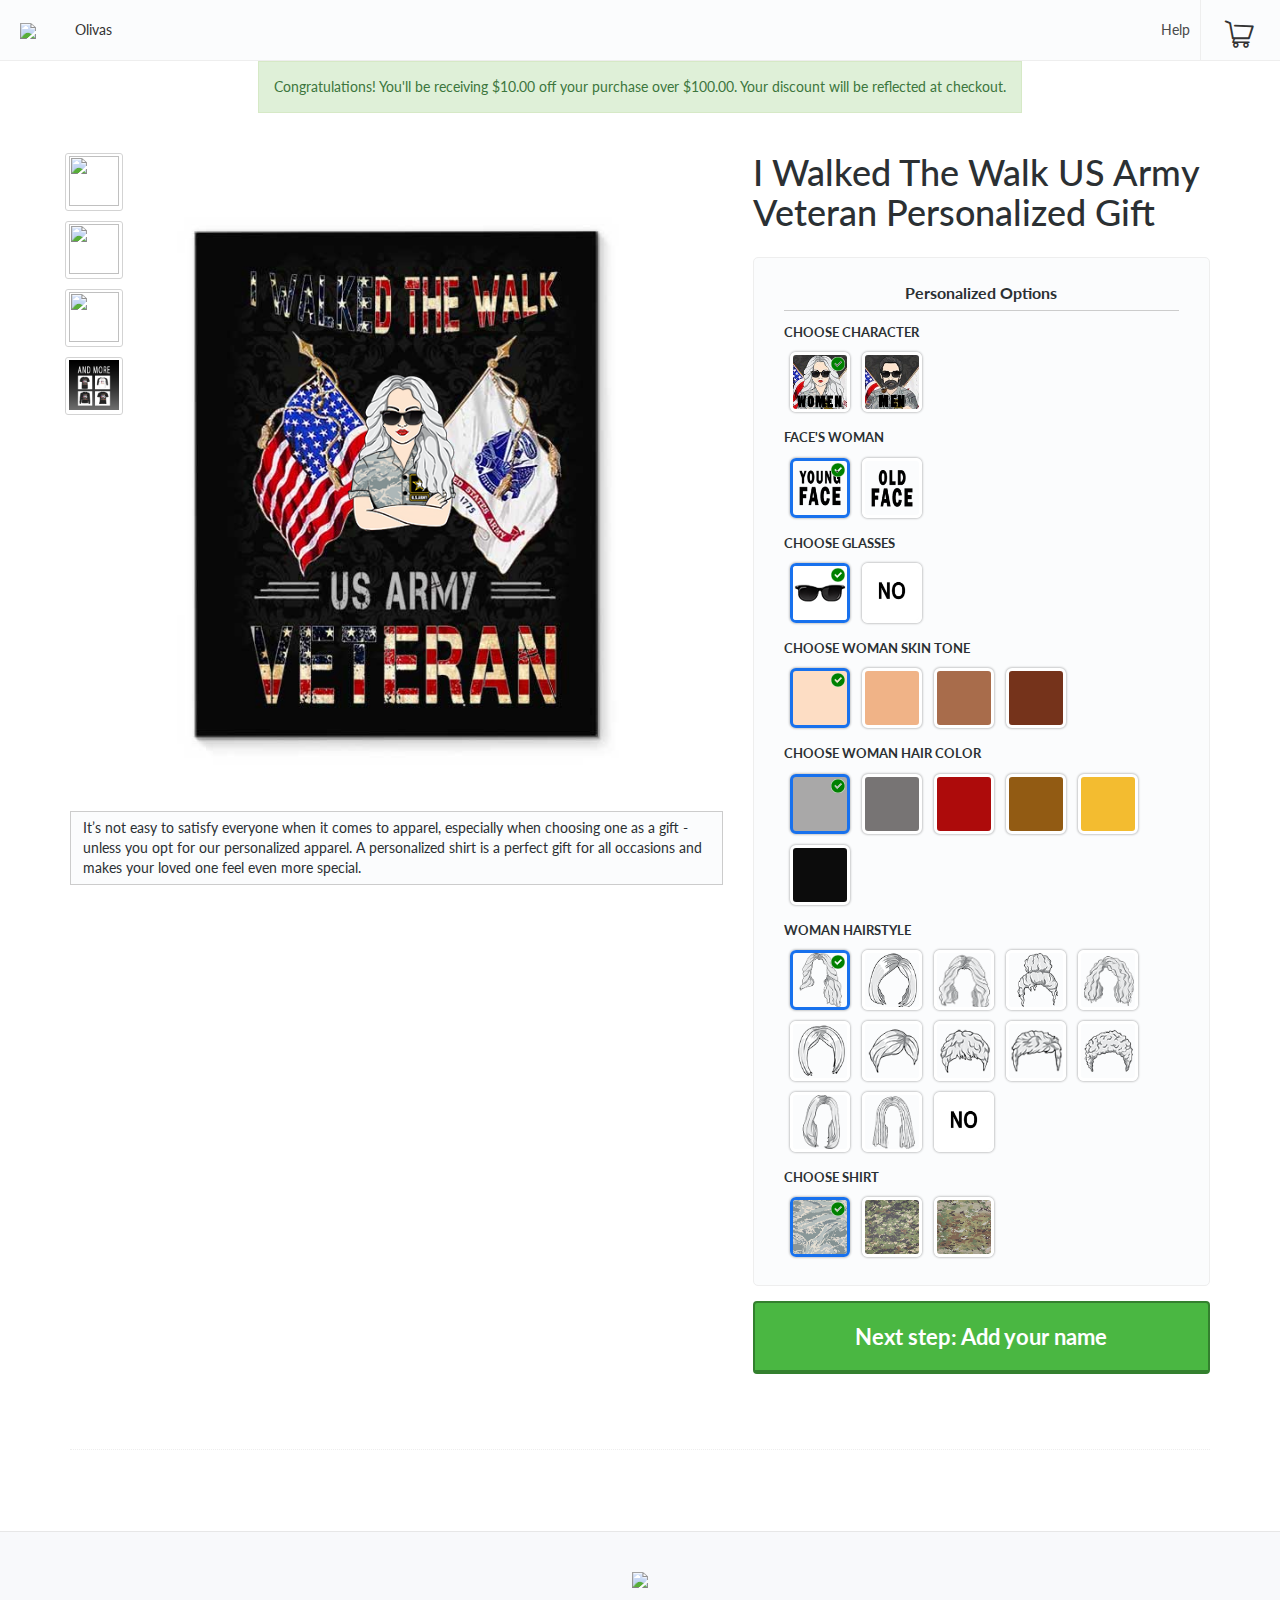
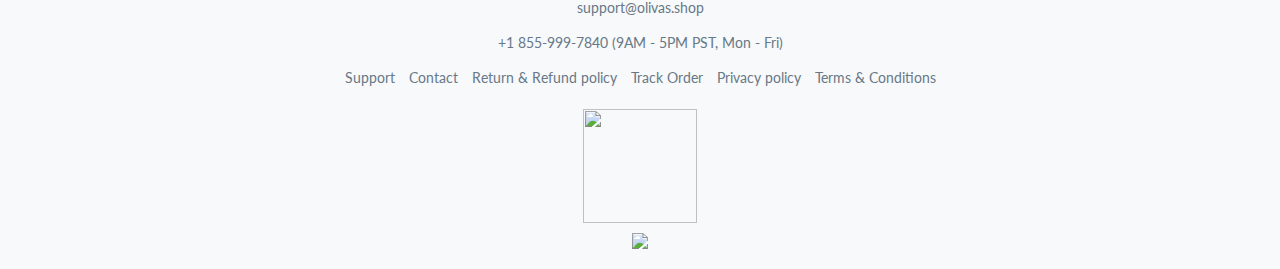
==== commit b6b600e5: "add men" ====
--- a/index.html
+++ b/index.html
@@ -379,11 +379,11 @@
                                         <div id="productImageHolder">
 											<div id="drawit">
 												<img src="bg.jpg"/>
-												<img id="img2" src="2/0.png" style="left: 298px;top: 253px;"/>
-												<img id="img3" src="3/0.png" style="left: 295px;top: 319px;"/>
-												<img id="img4-5" src="4/5/b.png" style="left: 298px;top: 223px;"/>
-												<img id="img0" src="0/1.png" style="left: 344px;top: 294px;"/>
-												<img id="img1" src="1/0.png" style="left: 330px;top: 288px;"/>
+												<img id="img2" src="women/2/0.png" style="left: 298px;top: 253px;"/>
+												<img id="img3" src="women/3/0.png" style="left: 295px;top: 319px;"/>
+												<img id="img4-5" src="women/4/5/b.png" style="left: 298px;top: 223px;"/>
+												<img id="img0" src="women/0/1.png" style="left: 344px;top: 294px;"/>
+												<img id="img1" src="women/1/0.png" style="left: 330px;top: 288px;"/>
 											</div>
                                         </div><!-- end ngIf: !productMock.isSelected -->
                                         <!-- ngIf: productMock.isSelected -->
@@ -463,15 +463,20 @@
 													!model.variant.productCategory.groupBySubCategory">
                                         <div class="col-md-12">
 											<div class="option_title">Personalized options</div>
+											<h4 class="product-label">Choose Character</h4>
+											<div class="swatch-container">
+											   <div class="mswatch"><input style="display:none"/><a href="#"><label class="choosen"><img src="assets/women.png"/></label></a></div>
+											   <div class="mswatch"><a href="men.html"><label><img src="assets/men.png"/></label></a></div>
+											</div>
 											<h4 class="product-label">Face's Woman</h4>
 											<div class="swatch-container">
-											   <div class="mswatch"><input id="face0" type="radio" name="0" value="1"> <label for="face0" tabindex="0" ><img src="https://cdn.customily.com/shopify/assetFiles/swatches/interestpod.myshopify.com/f9eb7ef4-510d-44fd-858e-b64ad5467623/159/7e1487cf-0852-4c64-b3b5-6434a3ba607d.png"></label></div>
-											   <div class="mswatch"><input id="face1" type="radio" name="0" value="0"> <label for="face1"  tabindex="0"><img src="https://cdn.customily.com/shopify/assetFiles/swatches/interestpod.myshopify.com/f9eb7ef4-510d-44fd-858e-b64ad5467623/159/62dc946e-c1c6-4e30-93c6-8af261b5b8a6.png"></label></div>
+											   <div class="mswatch"><input id="face0" type="radio" name="0" value="1"> <label for="face0" tabindex="0" ><img src="assets/young.png"></label></div>
+											   <div class="mswatch"><input id="face1" type="radio" name="0" value="0"> <label for="face1"  tabindex="0"><img src="assets/old.png"></label></div>
 											</div>
 											
 											<h4 class="product-label">Choose Glasses</h4>
-											<div class="swatch-container"><div class="mswatch"><input id="gl-0" type="radio" name="1" value="0"> <label for="gl-0" tabindex="0" ><img src="https://cdn.customily.com/shopify/assetFiles/swatches/interestpod.myshopify.com/f9eb7ef4-510d-44fd-858e-b64ad5467623/171/28ea6664-7748-4bad-904c-c1d19651a0e8.png" ></label></div>
-											<div class="mswatch"><input id="gl-1" type="radio" name="1" value="1"> <label for="gl-1" tabindex="0" ><img src="https://cdn.customily.com/shopify/assetFiles/swatches/interestpod.myshopify.com/f9eb7ef4-510d-44fd-858e-b64ad5467623/171/be19fb95-ff9f-42b2-ba29-5310e4e94915.png" ></label></div></div>
+											<div class="swatch-container"><div class="mswatch"><input id="gl-0" type="radio" name="1" value="0"> <label for="gl-0" tabindex="0" ><img src="assets/glasses.png" ></label></div>
+											<div class="mswatch"><input id="gl-1" type="radio" name="1" value="1"> <label for="gl-1" tabindex="0" ><img src="assets/no.png" ></label></div></div>
 											
                                             <h4 class="product-label">Choose Woman Skin Tone</h4>
 											<div class="swatch-container"><div class="mswatch"><input id="sk1" type="radio" name="2" value="0"> <label for="sk1" style="background-color: rgb(253, 221, 196);" tabindex="0"><!----></label></div><div class="mswatch"><input id="sk2" type="radio" name="2" value="1"> <label for="sk2" style="background-color: rgb(240, 179, 135);" tabindex="0"><!----></label></div><div class="mswatch"><input id="sk4" type="radio" name="2" value="2"> <label for="sk4" style="background-color: rgb(168, 108, 75);" tabindex="0"><!----></label></div><div class="mswatch"><input id="sk3" type="radio" name="2" value="3"> <label for="sk3" style="background-color: rgb(117, 51, 27);" tabindex="0"><!----></label></div></div>
@@ -488,24 +493,23 @@
 											
 											<h4>Woman Hairstyle</h4>
 											<div class="swatch-container hair">
-												<div class="mswatch"><input id="cl-b" type="radio" name="5" value="b"> <label for="cl-b" tabindex="0"><img src="4/5/b.png" style=" width: 46px;margin-top: -10px;margin-left: 3px;
-"></label></div>
-												<div class="mswatch"><input id="cl-0" type="radio" name="5" value="0"> <label for="cl-0" tabindex="0"><img src="4/5/0.png" style="width: 65px;margin-top: -10px;margin-left: -3px;"></label></div>
-												<div class="mswatch"><input id="cl-1" type="radio" name="5" value="1"> <label for="cl-1" tabindex="0"><img src="4/5/1.png" style="margin-top: -7px;margin-left: 2px;"></label></div>
-												<div class="mswatch"><input id="cl-2" type="radio" name="5" value="2"> <label for="cl-2" tabindex="0"><img src="4/5/2.png" style="width: 67px;margin-top: 3px;margin-left: -4px;"></label></div>
-												<div class="mswatch"><input id="cl-3" type="radio" name="5" value="3"> <label for="cl-3" tabindex="0"><img src="4/5/3.png" style="margin-top:-4px;width:47px;margin-left:4px"></label></div>
-												<div class="mswatch"><input id="cl-4" type="radio" name="5" value="4"> <label for="cl-4" tabindex="0"><img src="4/5/4.png" style="width:77px;margin-top:-13px;margin-left:-10px"></label></div>
-												<div class="mswatch"><input id="cl-5" type="radio" name="5" value="5"> <label for="cl-5" tabindex="0"><img src="4/5/5.png" style="width:87px;margin-top:-10px;margin-left:-13px"></label></div>
-												<div class="mswatch"><input id="cl-6" type="radio" name="5" value="6"> <label for="cl-6" tabindex="0"><img src="4/5/6.png" style="width:87px;margin-top:-10px;margin-left:-13px"></label></div>
-												<div class="mswatch"><input id="cl-7" type="radio" name="5" value="7"> <label for="cl-7" tabindex="0"><img src="4/5/7.png" style="width:87px;margin-top:-10px;margin-left:-13px"></label></div>
-												<div class="mswatch"><input id="cl-8" type="radio" name="5" value="8"> <label for="cl-8" tabindex="0"><img src="4/5/8.png" style="width:87px;margin-top:-10px;margin-left:-13px"></label></div>
-												<div class="mswatch"><input id="cl-9" type="radio" name="5" value="9"> <label for="cl-9" tabindex="0"><img src="4/5/9.png" style="width: 50px;margin-top: -8px;margin-left: 4px;"></label></div>
-												<div class="mswatch"><input id="cl-a" type="radio" name="5" value="a"> <label for="cl-a" tabindex="0"><img src="4/5/a.png" style="width: 50px;margin-top: -7px;margin-left: 4px;"></label></div>
-												<div class="mswatch"><input id="cl-c" type="radio" name="5" value="c"> <label for="cl-c" tabindex="0"><img src="https://cdn.customily.com/shopify/assetFiles/swatches/interestpod.myshopify.com/f9eb7ef4-510d-44fd-858e-b64ad5467623/171/be19fb95-ff9f-42b2-ba29-5310e4e94915.png"></label></div>
+												<div class="mswatch"><input id="cl-b" type="radio" name="5" value="b"> <label for="cl-b" tabindex="0"><img src="women/4/5/b.png" style=" width: 46px;margin-top: -10px;margin-left: 3px;"></label></div>
+												<div class="mswatch"><input id="cl-0" type="radio" name="5" value="0"> <label for="cl-0" tabindex="0"><img src="women/4/5/0.png" style="width: 61px;margin-top: -17px;margin-left: -9px;"></label></div>
+												<div class="mswatch"><input id="cl-1" type="radio" name="5" value="1"> <label for="cl-1" tabindex="0"><img src="women/4/5/1.png" style="margin-top: -7px;margin-left: -1px;"></label></div>
+												<div class="mswatch"><input id="cl-2" type="radio" name="5" value="2"> <label for="cl-2" tabindex="0"><img src="women/4/5/2.png" style="width: 57px;margin-top: 0px;margin-left: -8px;"></label></div>
+												<div class="mswatch"><input id="cl-3" type="radio" name="5" value="3"> <label for="cl-3" tabindex="0"><img src="women/4/5/3.png" style="margin-top: -5px;width: 50px;margin-left: 3px;"></label></div>
+												<div class="mswatch"><input id="cl-4" type="radio" name="5" value="4"> <label for="cl-4" tabindex="0"><img src="women/4/5/4.png" style="width: 64px;margin-top: -17px;margin-left: -12px;"></label></div>
+												<div class="mswatch"><input id="cl-5" type="radio" name="5" value="5"> <label for="cl-5" tabindex="0"><img src="women/4/5/5.png" style="width: 69px;margin-top: -14px;margin-left: -15px;"></label></div>
+												<div class="mswatch"><input id="cl-6" type="radio" name="5" value="6"> <label for="cl-6" tabindex="0"><img src="women/4/5/6.png" style="width: 71px;margin-top: -10px;margin-left: -18px;"></label></div>
+												<div class="mswatch"><input id="cl-7" type="radio" name="5" value="7"> <label for="cl-7" tabindex="0"><img src="women/4/5/7.png" style="width: 77px;margin-top: -16px;margin-left: -24px;"></label></div>
+												<div class="mswatch"><input id="cl-8" type="radio" name="5" value="8"> <label for="cl-8" tabindex="0"><img src="women/4/5/8.png" style="width: 67px;margin-top: -8px;margin-left: -15px;"></label></div>
+												<div class="mswatch"><input id="cl-9" type="radio" name="5" value="9"> <label for="cl-9" tabindex="0"><img src="women/4/5/9.png" style="width: 43px;margin-top: -11px;margin-left: 4px;"></label></div>
+												<div class="mswatch"><input id="cl-a" type="radio" name="5" value="a"> <label for="cl-a" tabindex="0"><img src="women/4/5/a.png" style="width: 47px;margin-top: -9px;margin-left: 3px;"></label></div>
+												<div class="mswatch"><input id="cl-c" type="radio" name="5" value="c"> <label for="cl-c" tabindex="0"><img src="assets/no.png"></label></div>
 											</div>
 											
 											<h4 class="product-label">Choose Shirt</h4>
-											<div class="swatch-container"><div class="mswatch"><input id="sh-0" type="radio" name="3" value="0" data-gtm-form-interact-field-id="0"> <label for="sh-0" tabindex="0" ><img src="https://cdn.customily.com/shopify/assetFiles/swatches/interestpod.myshopify.com/f9eb7ef4-510d-44fd-858e-b64ad5467623/169/0e08b202-6e1e-4bdb-86f2-b3d946113ce4.png" ></label></div><div class="mswatch"><input id="sh-2" type="radio" name="3" value="1" data-gtm-form-interact-field-id="1"> <label for="sh-2" tabindex="0" ><img src="https://cdn.customily.com/shopify/assetFiles/swatches/interestpod.myshopify.com/f9eb7ef4-510d-44fd-858e-b64ad5467623/169/7aea5c51-0e81-4d6d-94f6-a51b8acf9f43.png" ></label></div><div class="mswatch"><input id="sh-4" type="radio" name="3" value="2" data-gtm-form-interact-field-id="2"> <label for="sh-4" tabindex="0" ><img src="https://cdn.customily.com/shopify/assetFiles/swatches/interestpod.myshopify.com/f9eb7ef4-510d-44fd-858e-b64ad5467623/169/42f14d0d-b4b3-491b-a6f3-4245019d06c5.png" ></label></div></div>
+											<div class="swatch-container"><div class="mswatch"><input id="sh-0" type="radio" name="3" value="0" data-gtm-form-interact-field-id="0"> <label for="sh-0" tabindex="0" ><img src="assets/shirt1.png" ></label></div><div class="mswatch"><input id="sh-2" type="radio" name="3" value="1" data-gtm-form-interact-field-id="1"> <label for="sh-2" tabindex="0" ><img src="assets/shirt2.png" ></label></div><div class="mswatch"><input id="sh-4" type="radio" name="3" value="2" data-gtm-form-interact-field-id="2"> <label for="sh-4" tabindex="0" ><img src="assets/shirt3.png" ></label></div></div>
                                         </div>
                                     </div><!-- end ngIf: model.color.sizes.length > 0 &&
 													!model.variant.productCategory.groupBySubCategory -->
@@ -624,19 +628,20 @@
 			}
 		});
 		if(radio.name=="4"||radio.name=="5"){
-			if(radio.name=="4"){
-				document.getElementById('img4-5').setAttribute('src','4/'+arr[4]+'/'+arr[5]+'.png'); // vẽ lại tóc cho nhân vật
+			if(radio.name=="4"){ 
 				const images = document.querySelectorAll('div.swatch-container.hair label img');
 				images.forEach(function(img) {
-				  const imgName = img.getAttribute('src').split('/')[2];
-				  const newUrl = '4/' + radio.value + '/' + imgName;
-				  img.setAttribute('src', newUrl);
+				  var old_url = img.getAttribute('src');
+				  const imgName = old_url.substring(old_url.lastIndexOf('/')+1);
+				  if(imgName!="no.png"){
+					  const newUrl = 'women/'+'4/' + radio.value + '/' + imgName;
+					  img.setAttribute('src', newUrl);
+				  }
 				});
 			}
-			
-			document.getElementById('img4-5').setAttribute('src','4/'+arr[4]+'/'+arr[5]+'.png');
+			document.getElementById('img4-5').setAttribute('src','women/'+'4/'+arr[4]+'/'+arr[5]+'.png');// vẽ lại tóc cho nhân vật
 		}else{
-			document.getElementById('img'+radio.name).setAttribute('src',radio.name+'/'+radio.value+'.png');
+			document.getElementById('img'+radio.name).setAttribute('src','women/'+radio.name+'/'+radio.value+'.png');
 		}
 		var variant = arr.join('');
 		if(arr[5]=="c"){
--- a/assets/style.css
+++ b/assets/style.css
@@ -24,6 +24,7 @@
 	width: 60px;
 	height: 60px;
 	background-color: transparent;
+	overflow: hidden;
 }
 .swatch-container.hair label{
 	overflow:hidden;
@@ -32,13 +33,14 @@
 	width: 54px;
 	height: 54px;
 }
-.swatch-container.hair label img{
+.swatch-container.hair label img,
+.swatch-container.hair_beard label img{
 	height:auto;
 }
 .swatch-container input:checked ~ label {
     border: #1871ed 3px solid!important;
 }
-.swatch-container input:checked~label:before {
+.swatch-container input:checked~label:before,label.choosen:before {
     background-image: url(check-mark.svg);
     background-size: 14px 14px;
     height: 14px;
@@ -52,7 +54,6 @@
 }
 #productImageHolder{
 	background: url(https://upload.wikimedia.org/wikipedia/commons/b/b1/Loading_icon.gif) no-repeat center;
-	
 }
 #drawit {
 	width:700px;
@@ -68,3 +69,12 @@
 a#nextstep:focus, a#nextstep:hover {
     color: #ffffff!important;
 }
+.option_title {
+    text-align: center;
+    margin: 4px 0px;
+    border-bottom: 1px solid #cccccc;
+    text-transform: capitalize;
+    padding: 5px 0px;
+    font-weight: bold;
+    font-size: medium;
+}
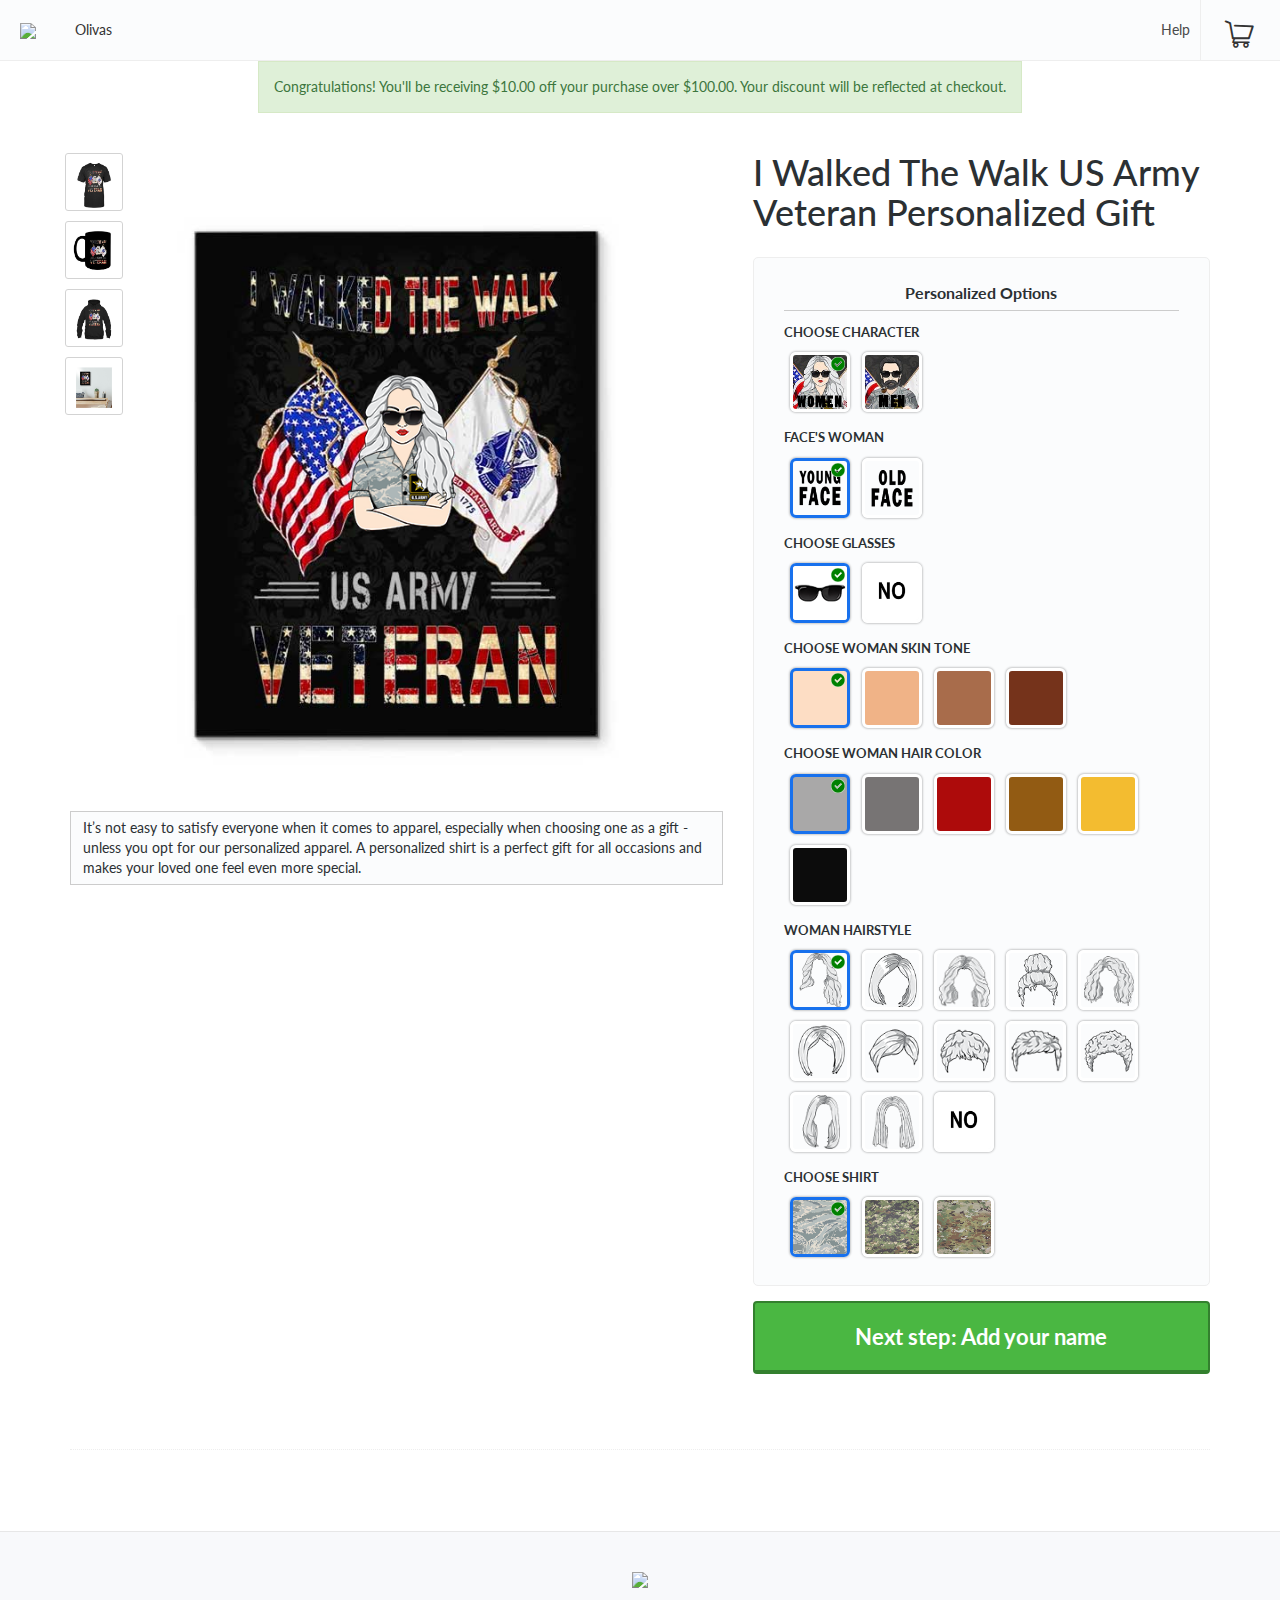
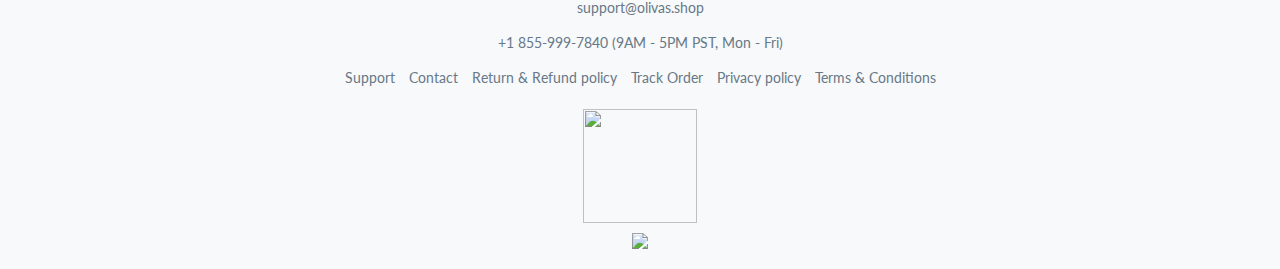
==== commit 973141f5: "comit" ====
--- a/index.html
+++ b/index.html
@@ -357,16 +357,16 @@
                                             <!-- ngIf: !isSmallWindow() -->
                                             <div class="side-images hidden-xs hidden-sm custom-theme-accent-sidebar ng-scope" >
                                                 <div class="side-image-box custom-theme-accent-sidebar svg-view-parent ng-scope">
-													<img class="ng-scope active" src="https://gearlaunch-prod-imgix-secure.imgix.net/img/product/UnisexCrew_FRONT_46be88da32.png?fit=clamp&amp;bg=262626&amp;mark64=L2U3ZmM0MmVkLTEwZDYtNGIyNy1iM2I1LTQ1YTg3ODc0Y2NkNA&amp;markw=300&amp;markx=209&amp;marky=98&amp;fm=jpg&amp;q=75&amp;ixlib=java-1.1.0&amp;s=09c9d814421f1c4dfa0532cab422847d" style="">
+													<img width="50" height="50" class="ng-scope" src="women/preview/0.jpg">
     											</div>
 												<div class="side-image-box margin-top-sm custom-theme-accent-sidebar svg-view-parent">
-													<img width="50" height="50" class="ng-scope" src="https://gearlaunch-prod-imgix-secure.imgix.net/img/product/ElevenOunceMug_FRONT_Lifestyle_b010c9e63c.png?fit=clamp&amp;bg=000000&amp;mark64=L2U3ZmM0MmVkLTEwZDYtNGIyNy1iM2I1LTQ1YTg3ODc0Y2NkNA&amp;markw=343&amp;markx=246&amp;marky=153&amp;fm=jpg&amp;q=75&amp;ixlib=java-1.1.0&amp;s=0039f367ed2634ca40177cc2129a3a2c">
+													<img width="50" height="50" class="ng-scope" src="women/preview/1.jpg">
 												</div>
 												<div class="side-image-box margin-top-sm custom-theme-accent-sidebar svg-view-parent">
-													<img width="50" height="50" class="ng-scope" src="https://gearlaunch-prod-imgix-secure.imgix.net/img/product/PulloverHoodie_FRONT_722edad976.png?fit=clamp&bg=262626&mark64=LzQ5ZTczMTlhLTMwOGEtNDc3OC1iZGY2LTNkM2Y5ZTkwZmY3NA&markw=272&markx=217&marky=148&fm=jpg&q=75&ixlib=java-1.1.0&s=20269212ce7023861883cb90c1d9f54d">
+													<img width="50" height="50" class="ng-scope" src="women/preview/2.jpg">
 												</div>
 												<div class="side-image-box margin-top-sm custom-theme-accent-sidebar svg-view-parent">
-													<img width="50" height="50" class="ng-scope" src="assets/preview.png">
+													<img width="50" height="50" class="ng-scope" src="women/preview/3.jpg">
 												</div>
                                             </div><!-- end ngIf: !isSmallWindow() -->
                                         </div>
@@ -384,6 +384,7 @@
 												<img id="img4-5" src="women/4/5/b.png" style="left: 298px;top: 223px;"/>
 												<img id="img0" src="women/0/1.png" style="left: 344px;top: 294px;"/>
 												<img id="img1" src="women/1/0.png" style="left: 330px;top: 288px;"/>
+												<img id="preview_img" src="women/preview/0.jpg" style="display:none"/>
 											</div>
                                         </div><!-- end ngIf: !productMock.isSelected -->
                                         <!-- ngIf: productMock.isSelected -->
@@ -423,19 +424,19 @@
 															class="ng-scope">
 															<div ng-repeat="variant in v"
 																 class="carousel-thumbnail-container custom-theme-accent-active-thumbnail svg-view-parent ng-scope">
-																<img class="img-responsive img-responsive-fix prod-img carousel-thumbnail custom-theme-accent-active-thumbnail ng-scope" src="https://gearlaunch-prod-imgix-secure.imgix.net/img/product/UnisexCrew_FRONT_46be88da32.png?fit=clamp&amp;bg=262626&amp;mark64=LzQ5ZTczMTlhLTMwOGEtNDc3OC1iZGY2LTNkM2Y5ZTkwZmY3NA&amp;markw=205&amp;markx=143&amp;marky=67&amp;w=480&amp;fm=jpg&amp;q=75&amp;ixlib=java-1.1.0&amp;s=0d4a7db1808f74cb235e5ed8e440e132">
+																<img class="img-responsive img-responsive-fix prod-img carousel-thumbnail custom-theme-accent-active-thumbnail ng-scope" src="women/preview/0.jpg">
 															</div>
-															<div ng-repeat="variant in v"
-																 class="carousel-thumbnail-container custom-theme-accent-active-thumbnail svg-view-parent ng-scope">
-																<img class="img-responsive img-responsive-fix prod-img carousel-thumbnail custom-theme-accent-active-thumbnail ng-scope" src="https://gearlaunch-prod-imgix-secure.imgix.net/img/product/ElevenOunceMugWhite_FRONT-v1_b51a18c584.png?fit=clamp&bg=000000&mark64=LzQ5ZTczMTlhLTMwOGEtNDc3OC1iZGY2LTNkM2Y5ZTkwZmY3NA&markw=234&markx=168&marky=104&w=480&fm=jpg&q=75&ixlib=java-1.1.0&s=aeff0508330fdaa23e7d17458996f7b0">
+															<div ng-repeat="variant in v"                                                                                                     
+																 class="carousel-thumbnail-container custom-theme-accent-active-thumbnail svg-view-parent ng-scope">                          
+																<img class="img-responsive img-responsive-fix prod-img carousel-thumbnail custom-theme-accent-active-thumbnail ng-scope" src="women/preview/1.jpg">
 															</div>
-															<div ng-repeat="variant in v"
-																 class="carousel-thumbnail-container custom-theme-accent-active-thumbnail svg-view-parent ng-scope">
-																<img class="img-responsive img-responsive-fix prod-img carousel-thumbnail custom-theme-accent-active-thumbnail ng-scope" src="https://gearlaunch-prod-imgix-secure.imgix.net/img/product/PulloverHoodie_FRONT_722edad976.png?fit=clamp&bg=262626&mark64=LzQ5ZTczMTlhLTMwOGEtNDc3OC1iZGY2LTNkM2Y5ZTkwZmY3NA&markw=272&markx=217&marky=148&fm=jpg&q=75&ixlib=java-1.1.0&s=20269212ce7023861883cb90c1d9f54d">
+															<div ng-repeat="variant in v"                                                                                                     
+																 class="carousel-thumbnail-container custom-theme-accent-active-thumbnail svg-view-parent ng-scope">                          
+																<img class="img-responsive img-responsive-fix prod-img carousel-thumbnail custom-theme-accent-active-thumbnail ng-scope" src="women/preview/2.jpg">
 															</div>
-															<div ng-repeat="variant in v"
-																 class="carousel-thumbnail-container custom-theme-accent-active-thumbnail svg-view-parent ng-scope">
-																<img class="img-responsive img-responsive-fix prod-img carousel-thumbnail custom-theme-accent-active-thumbnail ng-scope" src="assets/preview.png">
+															<div ng-repeat="variant in v"                                                                                                     
+																 class="carousel-thumbnail-container custom-theme-accent-active-thumbnail svg-view-parent ng-scope">                          
+																<img class="img-responsive img-responsive-fix prod-img carousel-thumbnail custom-theme-accent-active-thumbnail ng-scope" src="women/preview/3.jpg">
 															</div>
 														</li>
 													</ul>
@@ -608,17 +609,38 @@
     </footer>
 </div>
 <script type="text/javascript">
-	document.getElementById("face0").click();
 	document.querySelectorAll(".swatch-container").forEach(function(swatchContainer) {
 	  swatchContainer.querySelector(".mswatch:first-child input").click();
 	});
+	document.querySelectorAll("ul.carousel img").forEach(function(img){
+		img.addEventListener("click", function(){
+			document.querySelectorAll("div.side-images img.selected,ul.carousel img.selected").forEach(function(img2){
+				img2.classList.remove('selected');
+			});
+			this.classList.add('selected');
+			
+			var url = this.getAttribute("src");
+			document.querySelector("#preview_img").setAttribute("src",url);
+			document.querySelector("#preview_img").style.display = "block";
+		});
+	});
+	document.querySelectorAll("div.side-images img").forEach(function(img){
+		img.addEventListener("click", function(){
+			document.querySelectorAll("div.side-image-box.active").forEach(function(img2){
+				img2.classList.remove('active');
+			});
+			this.parentElement.classList.add('active');
+			var url = this.getAttribute("src");
+			document.querySelector("#preview_img").setAttribute("src",url);
+			document.querySelector("#preview_img").style.display = "block";
+		});
+	});
 	
+	 
 	var radios = document.querySelectorAll('.swatch-container input[type=radio]');
-	/*
-	document.getElementById("productImageId").onload = function() {
-		this.style.opacity = 1;
-	};
-	*/
+	radios.forEach(radio => radio.addEventListener('click', function(){
+		document.getElementById('preview_img').style.display="none";
+	}));
 	var arr = '01005b'.split('');
     radios.forEach(radio => radio.addEventListener('change', function(){
 		console.log('name:',radio.name,'value:',radio.value);
--- a/assets/style.css
+++ b/assets/style.css
@@ -78,3 +78,9 @@
     font-weight: bold;
     font-size: medium;
 }
+.buy-page .prodRow .side-images img {
+    margin-top: 5px;
+}
+.tab-designer li .carousel-thumbnail{
+    margin-top: 8px;
+}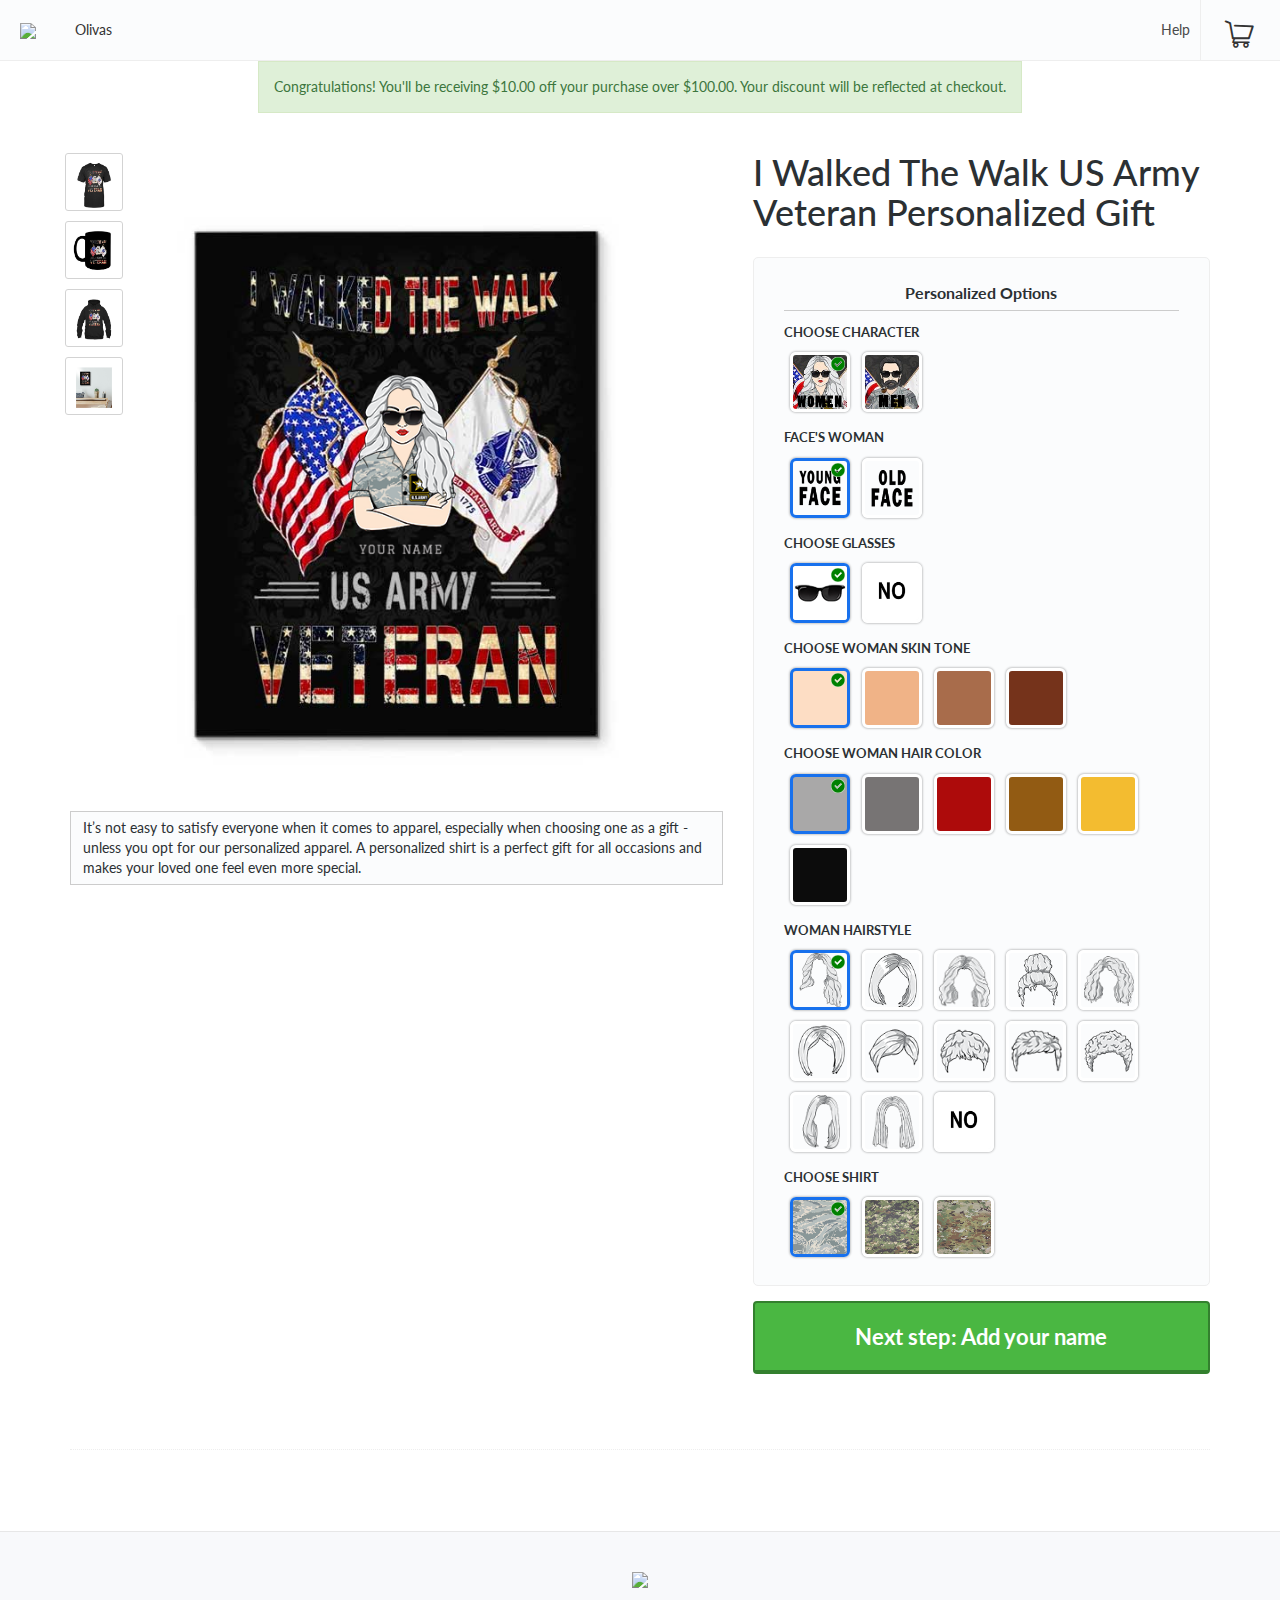
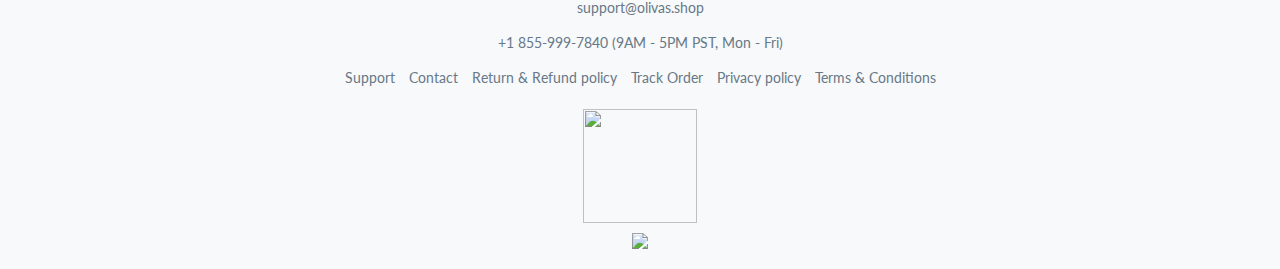
==== commit 8909854c: "yourname" ====
--- a/index.html
+++ b/index.html
@@ -384,6 +384,7 @@
 												<img id="img4-5" src="women/4/5/b.png" style="left: 298px;top: 223px;"/>
 												<img id="img0" src="women/0/1.png" style="left: 344px;top: 294px;"/>
 												<img id="img1" src="women/1/0.png" style="left: 330px;top: 288px;"/>
+												<img id="yourname" src="assets/yourname.png" style="left: 308px;top: 440px;"/>
 												<img id="preview_img" src="women/preview/0.jpg" style="display:none"/>
 											</div>
                                         </div><!-- end ngIf: !productMock.isSelected -->
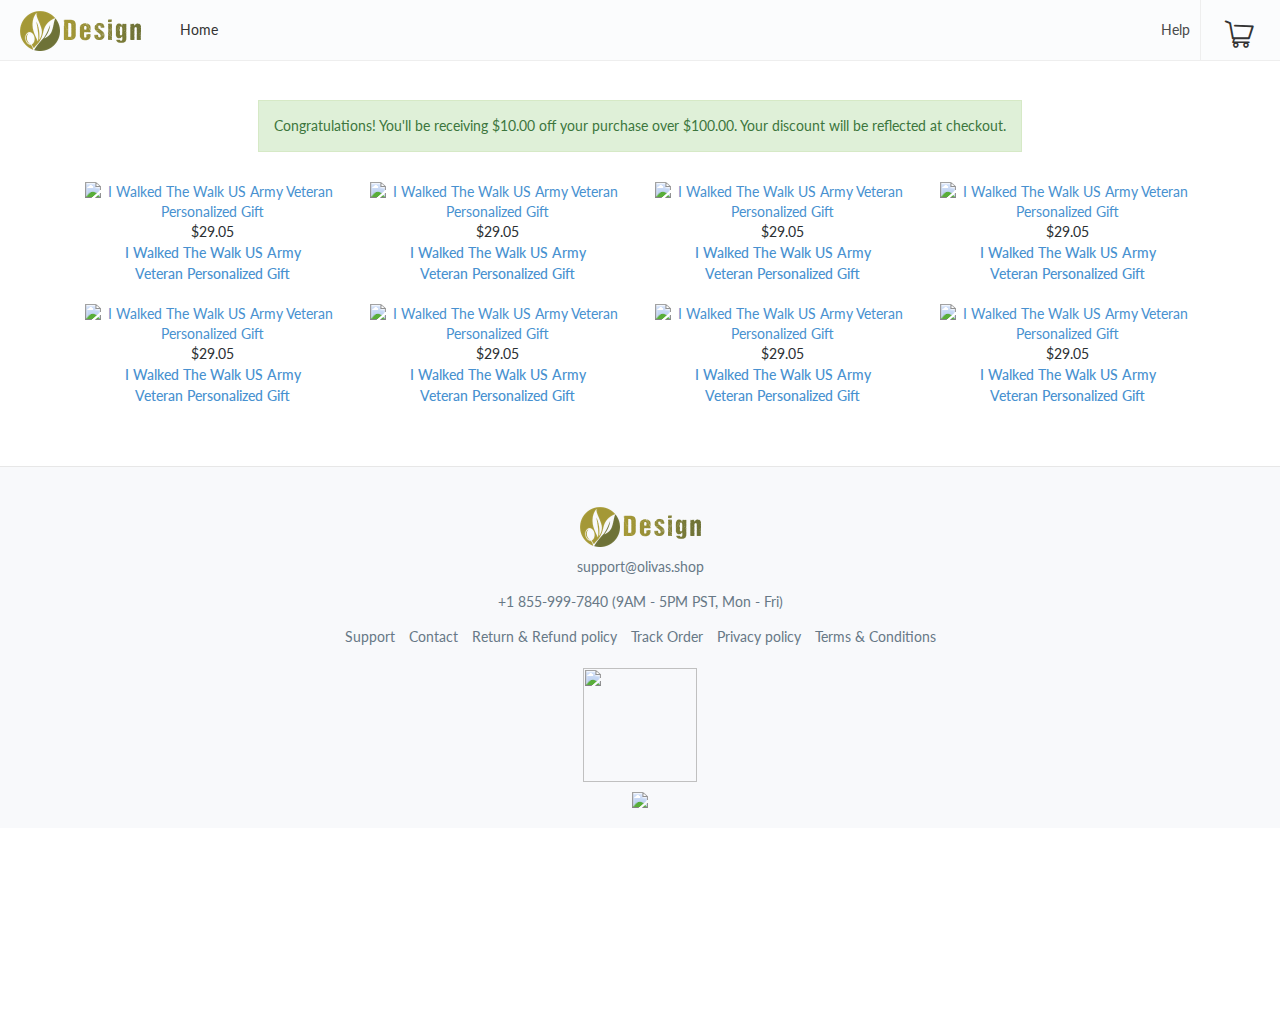
==== commit 4c1beb42: "new index" ====
--- a/index.html
+++ b/index.html
@@ -1,726 +1,540 @@
 <html lang="en">
-<head>
-    <style type="text/css">
-        @charset "UTF-8";[ng\:cloak],[ng-cloak],[data-ng-cloak],[x-ng-cloak],.ng-cloak,.x-ng-cloak,.ng-hide:not(.ng-hide-animate){display:none !important;}ng\:form{display:block;}.ng-animate-shim{visibility:hidden;}.ng-anchor{position:absolute;}
-    </style>
-    <meta charset="utf-8">
-    <meta http-equiv="X-UA-Compatible" content="IE=edge,chrome=1">
-    <meta name="apple-mobile-web-app-capable" content="yes">
-    <meta name="apple-mobile-web-app-status-bar-style" content="black">
-    <meta name="viewport" content="width=device-width, initial-scale=1">
-    <meta name="apple-mobile-web-app-title" content="I Walked The Walk US Army Veteran">
-    <meta property="og:locale" content="en_US">
-    <meta property="og:site_name" content="design.olivas.shop">
-    <meta property="og:title" content="I Walked The Walk US Army Veteran">
-    <meta property="og:type" content="product">
-    <meta property="og:price:amount" content="36.24">
-    <meta property="og:price:currency" content="USD">
-    <meta property="og:image"
-          content="https://gearlaunch-prod-imgix-secure.imgix.net/img/product/PulloverHoodie_BACK_2a0ffeb278.png?fit=clamp&amp;bg=FFFFFF&amp;fm=jpg&amp;q=75&amp;ixlib=java-1.1.0&amp;s=a146587654dcf6b2c493e66dc669ed8c">
-    <meta property="og:image:width" content="1415">
-    <meta property="og:image:height" content="741">
-    <meta property="og:description" content="">
-    <meta property="og:url"
-          content="https://design.olivas.shop/limited-edition?s=gildan-18500&amp;c=White&amp;p=BACK">
-    <meta name="twitter:domain" content="design.olivas.shop">
-    <meta name="twitter:card" content="photo">
-    <meta name="twitter:description" content="">
-    <meta name="twitter:title" content="I Walked The Walk US Army Veteran">
-    <meta name="twitter:image"
-          content="https://gearlaunch-prod-imgix-secure.imgix.net/img/product/PulloverHoodie_BACK_2a0ffeb278.png?fit=clamp&amp;bg=FFFFFF&amp;fm=jpg&amp;q=75&amp;ixlib=java-1.1.0&amp;s=a146587654dcf6b2c493e66dc669ed8c">
-    <link rel="icon"
-          href="https://storage.googleapis.com/cart-checkout/c5b3aa13-e2ad-4ecc-a59b-cf5cd68786f5"
-          type="image/x-icon">
-    <link rel="shortcut icon"
-          href="https://storage.googleapis.com/cart-checkout/c5b3aa13-e2ad-4ecc-a59b-cf5cd68786f5"
-          type="image/x-icon">
-    <link rel="stylesheet"
-          href="https://fonts.googleapis.com/css?family=Lato:400,700|Ubuntu|Allerta+Stencil|Anton|Average|Cinzel+Decorative|Graduate|Holtwood+One+SC|Lobster|Open+Sans|Parisienne|Playfair+Display+SC|Press+Start+2P|Shadows+Into+Light|Special+Elite|Ultra|UnifrakturMaguntia|Amarante|Cantora+One|Chela+One|Chicle|Galada|Gamja+Flower|Happy+Monkey|Lily+Script+One|Marko+One|Metal+Mania|Milonga|Mogra|New+Rocker|Oleo+Script+Swash+Caps|Paprika|Pirata+One|Port+Lligat+Sans|Romanesco|Rum+Raisin|Salsa|Sofia&amp;display=swap"
-          as="style" onload="this.rel='stylesheet'">
-    <link rel="stylesheet"
-          href="https://cdn.jsdelivr.net/npm/bootstrap@3.3.6/dist/css/bootstrap.min.css" as="style"
-          onload="this.rel='stylesheet'">
-    <!--required font-awesome styles. Should be loaded before buy.css -->
-    <style type="text/css">
-		@font-face {
-			font-family: 'FontAwesome';
-			src: url('https://cdnjs.cloudflare.com/ajax/libs/font-awesome/4.6.3/fonts/fontawesome-webfont.eot?v=4.6.3');
-			src: url('https://cdnjs.cloudflare.com/ajax/libs/font-awesome/4.6.3/fonts/fontawesome-webfont.eot?#iefix&v=4.6.3') format('embedded-opentype'), url('https://cdnjs.cloudflare.com/ajax/libs/font-awesome/4.6.3/fonts/fontawesome-webfont.woff2?v=4.6.3') format('woff2'), url('https://cdnjs.cloudflare.com/ajax/libs/font-awesome/4.6.3/fonts/fontawesome-webfont.woff?v=4.6.3') format('woff'), url('https://cdnjs.cloudflare.com/ajax/libs/font-awesome/4.6.3/fonts/fontawesome-webfont.ttf?v=4.6.3') format('truetype'), url('https://cdnjs.cloudflare.com/ajax/libs/font-awesome/4.6.3/fonts/fontawesome-webfont.svg?v=4.6.3#fontawesomeregular') format('svg');
-			font-weight: normal;
-			font-style: normal;
-		}
-		.fa {
-			display: inline-block;
-			font: normal normal normal 14px/1 FontAwesome;
-			font-size: inherit;
-			text-rendering: auto;
-			-webkit-font-smoothing: antialiased;
-			-moz-osx-font-smoothing: grayscale;
-		}
-		.fa-lg {
-			font-size: 1.33333333em;
-			line-height: 0.75em;
-			vertical-align: -15%;
-		}
-		.fa-stack {
-			position: relative;
-			display: inline-block;
-			width: 2em;
-			height: 2em;
-			line-height: 2em;
-			vertical-align: middle;
-		}
-		.fa-angle-up:before {
-			content: "\f106";
-		}
-		.fa-angle-down:before {
-			content: "\f107";
-		}
-		.fa-arrow-left:before {
-			content: "\f060";
-		}
-		.fa-arrow-right:before {
-			content: "\f061";
-		}
-		.fa-exclamation-circle:before {
-			content: "\f06a";
-		}
-		.fa-facebook:before {
-			content: "\f09a";
-		}
-		.fa-twitter:before {
-			content: "\f099";
-		}
-		.fa-pinterest:before {
-			content: "\f0d2";
-		}
-		.fa-search:before {
-			content: "\f002";
-		}
-    </style>
-    <link rel="stylesheet" href="/assets/buy.css" as="style" onload="this.rel='stylesheet'">
-    <link rel="stylesheet" href="/assets/style.css" as="style" onload="this.rel='stylesheet'">
-    <style>
-		.custom-theme-btn {
-			background: #4ab742;
-			border: 2px solid #33802e;
-			border-bottom-width: 4px;
-			border-radius: 4px;
-		}
-		.custom-theme-btn:hover, .custom-theme-btn:active {
-			background: #235920;
-			color: white;
-		}
-		.custom-theme-link {
-			color: #4891d0 !important;
-		}
-		.custom-theme-link:hover {
-			color: #326591;
-		}
-		.custom-theme-link.active-unit {
-			color: #4891d0 !important;
-		}
-		.custom-theme-link.inactive-unit {
-			color: #326591 !important;
-		}
-		.custom-theme-accent {
-			color: #2daaef;
-		}
-		.custom-theme-accent-background {
-			background-color: #2daaef;
-		}
-		.custom-theme-accent-carousel .rn-carousel-control.rn-carousel-control-next {
-			color: #2daaef !important;
-		}
-		.custom-theme-accent-carousel .rn-carousel-control.rn-carousel-control-prev {
-			color: #2daaef !important;
-		}
-		.custome-theme-accent-active-size-border .swatch-item.active {
-			border-color: #2daaef;
-			background-color: #2daaef;
-		}
-		.custome-theme-accent-active-size-background .swatch-item.active {
-			background-color: #2daaef;
-		}
-		.custom-theme-accent-active-thumbnail .carousel-thumbnail.selected {
-			border: solid 2px #2daaef;
-			border-radius: 5px;
-		}
-		.custom-theme-accent-arrows a {
-			color: #2daaef;
-		}
-		.custom-theme-accent-arrows a:hover {
-			color: #2daaef;
-		}
-		.custom-theme-accent-sidebar .side-image-box.active, .side-image-box:hover {
-			border: 1px solid #2daaef !important;
-		}
-		.custom-theme-loader .loader {
-			border-top: 1.1em solid #E8E8E8;
-			border-right: 1.1em solid #E8E8E8;
-			border-bottom: 1.1em solid #E8E8E8;
-			border-left: 1.1em solid #2daaef;
-		}
-		.custom-theme-link-hover .global-footer, a:hover {
-			color: #4891d0 !important;
-		}
-		.custom-theme-accent-header-border .form-control:focus, .active-storefront, .menu a:hover {
-			border-color: #2daaef !important;
-		}
-		.custom-theme-accent-cart-btn :hover {
-		 	color: #2daaef;
-		}
-		.custom-theme-accent-cart-btn-quantity {
-			background-color: #2daaef;
-		}
-    </style>
-    <!-- BS IE10/WinPhone8 workaround -->
-    <style type="text/css">
-		.ng-hide {
-			display: block !important;
-			position: absolute;
-			top: -9999px;
-			left: -9999px;
-		}
-		@-webkit-viewport   { width: device-width; }
-		@-moz-viewport      { width: device-width; }
-		@-ms-viewport       { width: device-width; }
-		@-o-viewport        { width: device-width; }
-		@viewport           { width: device-width; }
-    </style>
-    <title>I Walked The Walk US Army Veteran Personalized Gift</title>
-    <script type="text/javascript"
-            src="https://cdn.jsdelivr.net/npm/opentype.js@latest/dist/opentype.min.js"></script>
-    <!--[if IE 9]>
-    <script type="text/javascript">var globalIE9 = true;</script>
-    <![endif]-->
-    <!--load CSS asynchronously -->
-    <script>
-		/*! loadCSS. [c]2017 Filament Group, Inc. MIT License */
-		!function(a){"use strict";var b=function(b,c,d){function e(a){return h.body?a():void setTimeout(function(){e(a)})}function f(){i.addEventListener&&i.removeEventListener("load",f),i.media=d||"all"}var g,h=a.document,i=h.createElement("link");if(c)g=c;else{var j=(h.body||h.getElementsByTagName("head")[0]).childNodes;g=j[j.length-1]}var k=h.styleSheets;i.rel="stylesheet",i.href=b,i.media="only x",e(function(){g.parentNode.insertBefore(i,c?g:g.nextSibling)});var l=function(a){for(var b=i.href,c=k.length;c--;)if(k[c].href===b)return a();setTimeout(function(){l(a)})};return i.addEventListener&&i.addEventListener("load",f),i.onloadcssdefined=l,l(f),i};"undefined"!=typeof exports?exports.loadCSS=b:a.loadCSS=b}("undefined"!=typeof global?global:this);
-		/*! loadCSS rel=preload polyfill. [c]2017 Filament Group, Inc. MIT License */
-		!function(a){if(a.loadCSS){var b=loadCSS.relpreload={};if(b.support=function(){try{return a.document.createElement("link").relList.supports("preload")}catch(b){return!1}},b.poly=function(){for(var b=a.document.getElementsByTagName("link"),c=0;c<b.length;c++){var d=b[c];"preload"===d.rel&&"style"===d.getAttribute("as")&&(a.loadCSS(d.href,d,d.getAttribute("media")),d.rel=null)}},!b.support()){b.poly();var c=a.setInterval(b.poly,300);a.addEventListener&&a.addEventListener("load",function(){b.poly(),a.clearInterval(c)}),a.attachEvent&&a.attachEvent("onload",function(){a.clearInterval(c)})}}}(this);
-    </script>
-    <!--end load CSS asynchronously-->
-    <script type="text/javascript">
-		// customily iframe integration
-		window.addEventListener('message', function (event) {
-			if (event.data.action === 'add-to-cart') {
-				console.log("add to cart called");
-				var ngBody = angular.element(document.getElementById("buyBody")).scope();
-				console.log(ngBody);
-				ngBody.addCartBtn(event.data);
-			}
-		}, false);
-		function createCookie(name,value,millis) {
-			if (millis) {
-				var date = new Date();
-				date.setTime(date.getTime()+ millis);
-				var expires = "; expires="+date.toGMTString();
-			} else{
-				var expires = "";
-			}
-			document.cookie = name+"="+value+expires+"; path=/";
-		}
-		function readCookie(name) {
-			var nameEQ = name + "=";
-			var ca = document.cookie.split(';');
-			for(var i=0;i < ca.length;i++) {
-				var c = ca[i];
-				while (c.charAt(0)==' ') c = c.substring(1,c.length);
-				if (c.indexOf(nameEQ) == 0) return c.substring(nameEQ.length,c.length);
-			}
-			return null;
-		}
-		function eraseCookie(name) {
-			createCookie(name,"",-1);
-		}
-    </script>
-    <!-- Start Visual Website Optimizer Asynchronous Code -->
-    <script type="text/javascript">
-		var _vwo_code=(function(){
-			var account_id=234327,
-					settings_tolerance=2000,
-					library_tolerance=2500,
-					use_existing_jquery=false,
-					// DO NOT EDIT BELOW THIS LINE
-					f=false,d=document;return{use_existing_jquery:function(){return use_existing_jquery;},library_tolerance:function(){return library_tolerance;},finish:function(){if(!f){f=true;var a=d.getElementById('_vis_opt_path_hides');if(a)a.parentNode.removeChild(a);}},finished:function(){return f;},load:function(a){var b=d.createElement('script');b.src=a;b.type='text/javascript';b.innerText;b.onerror=function(){_vwo_code.finish();};d.getElementsByTagName('head')[0].appendChild(b);},init:function(){settings_timer=setTimeout('_vwo_code.finish()',settings_tolerance);var a=d.createElement('style'),b='body{opacity:0 !important;filter:alpha(opacity=0) !important;background:none !important;}',h=d.getElementsByTagName('head')[0];a.setAttribute('id','_vis_opt_path_hides');a.setAttribute('type','text/css');if(a.styleSheet)a.styleSheet.cssText=b;else a.appendChild(d.createTextNode(b));h.appendChild(a);this.load('//dev.visualwebsiteoptimizer.com/j.php?a='+account_id+'&u='+encodeURIComponent(d.URL)+'&r='+Math.random());return settings_timer;}};}());_vwo_settings_timer=_vwo_code.init();
-    </script>
-    <script src="//dev.visualwebsiteoptimizer.com/j.php?a=234327&amp;u=https%3A%2F%2Fdesign.olivas.shop%2Flimited-edition&amp;r=0.06662073185073192"
-            type="text/javascript"></script>
-    <!-- End Visual Website Optimizer Asynchronous Code -->
-</head>
-<body id="buyBody" ng-controller="BuyCtrl" class="ng-scope">
-<!-- ngIf: false -->
-<div class="" id="body-wrapper">
-    <div class="buy-page content-wrapper" style="min-height: 125px;">
-        <nav class="navbar navbar-static-top global-nav"
-             ng-class="{'fixed-header': screenSize.getScreenSize() < screenSize.screenSizes.sm}"
-             style="">
-            <div class="navbar-header navbar-header-buyer LEFT">
-                <div class="has-changed"></div>
-                <div homepage-link="" store-name="&quot;design.olivas.shop&quot;"
-                     class="inline ng-isolate-scope"
-                     logo-url="'https://storage.googleapis.com/cart-checkout/c5b3aa13-e2ad-4ecc-a59b-cf5cd68786f5'"
-                     homepage-url="'https://design.olivas.shop/'"
-                     store-key="'ahBzfmdlYXJsYXVuY2gtaHVicg8LEgVTdG9yZRjd9rewVAw'"
-                     contains-menu-items="store.containsMenuItems">
-                    <div class="inline"><a ng-href="https://design.olivas.shop/" ng-click="refresh()"
-                                           href="https://design.olivas.shop/"> <!-- ngIf: logoUrl -->
-                        <div ng-if="logoUrl" class="nav-logo-container ng-scope"
-                             ng-class="{'no-menu-padding': !containsMenuItems}"><img
-                                ng-src="https://gearlaunch-prod.imgix.net/82b769ab-dce5-4f28-9044-ee180e76a4df?h=80"
-                                style="max-width:190px" class="img-header-tiny logo"
-                                src="https://gearlaunch-prod.imgix.net/82b769ab-dce5-4f28-9044-ee180e76a4df?h=80">
-                        </div><!-- end ngIf: logoUrl --> <!-- ngIf: !logoUrl --> </a></div>
-                </div>
-                <storefront-menu store="store" class="ng-isolate-scope">
-                    <!-- ngIf: completeMenu != null && completeMenu.length > 0 --><span
-                        ng-if="completeMenu != null &amp;&amp; completeMenu.length > 0"
-                        class="icon-hamburger-icon hidden-md hidden-lg mobile-menu-hamburger ng-scope"
-                        id="openMobileMenu" style=""></span>
-                    <!-- end ngIf: completeMenu != null && completeMenu.length > 0 -->
-                    <div class="menu-width-test menu">
+   <head>
+      <style type="text/css">
+         @charset "UTF-8";[ng\:cloak],[ng-cloak],[data-ng-cloak],[x-ng-cloak],.ng-cloak,.x-ng-cloak,.ng-hide:not(.ng-hide-animate){display:none !important;}ng\:form{display:block;}.ng-animate-shim{visibility:hidden;}.ng-anchor{position:absolute;}
+      </style>
+      <meta charset="utf-8">
+      <meta http-equiv="X-UA-Compatible" content="IE=edge,chrome=1">
+      <meta name="apple-mobile-web-app-capable" content="yes">
+      <meta name="apple-mobile-web-app-status-bar-style" content="black">
+      <meta name="viewport" content="width=device-width, initial-scale=1">
+      <meta name="apple-mobile-web-app-title" content="Olivas Design">
+      <meta property="og:locale" content="en_US">
+      <meta property="og:site_name" content="design.olivas.shop">
+      <meta property="og:title" content="Olivas Design">
+      <meta property="og:type" content="product">
+      <meta property="og:price:amount" content="36.24">
+      <meta property="og:price:currency" content="USD">
+      <meta property="og:image" content="https://gearlaunch-prod-imgix-secure.imgix.net/img/product/PulloverHoodie_BACK_2a0ffeb278.png?fit=clamp&amp;bg=FFFFFF&amp;fm=jpg&amp;q=75&amp;ixlib=java-1.1.0&amp;s=a146587654dcf6b2c493e66dc669ed8c">
+      <meta property="og:image:width" content="1415">
+      <meta property="og:image:height" content="741">
+      <meta property="og:description" content="">
+      <meta property="og:url" content="https://design.olivas.shop/limited-edition?s=gildan-18500&amp;c=White&amp;p=BACK">
+      <meta name="twitter:domain" content="design.olivas.shop">
+      <meta name="twitter:card" content="photo">
+      <meta name="twitter:description" content="">
+      <meta name="twitter:title" content="Olivas Design">
+      <meta name="twitter:image" content="https://gearlaunch-prod-imgix-secure.imgix.net/img/product/PulloverHoodie_BACK_2a0ffeb278.png?fit=clamp&amp;bg=FFFFFF&amp;fm=jpg&amp;q=75&amp;ixlib=java-1.1.0&amp;s=a146587654dcf6b2c493e66dc669ed8c">
+      <link rel="icon" href="https://storage.googleapis.com/cart-checkout/c5b3aa13-e2ad-4ecc-a59b-cf5cd68786f5" type="image/x-icon">
+      <link rel="shortcut icon" href="https://storage.googleapis.com/cart-checkout/c5b3aa13-e2ad-4ecc-a59b-cf5cd68786f5" type="image/x-icon">
+      <link rel="stylesheet" href="https://fonts.googleapis.com/css?family=Lato:400,700|Ubuntu|Allerta+Stencil|Anton|Average|Cinzel+Decorative|Graduate|Holtwood+One+SC|Lobster|Open+Sans|Parisienne|Playfair+Display+SC|Press+Start+2P|Shadows+Into+Light|Special+Elite|Ultra|UnifrakturMaguntia|Amarante|Cantora+One|Chela+One|Chicle|Galada|Gamja+Flower|Happy+Monkey|Lily+Script+One|Marko+One|Metal+Mania|Milonga|Mogra|New+Rocker|Oleo+Script+Swash+Caps|Paprika|Pirata+One|Port+Lligat+Sans|Romanesco|Rum+Raisin|Salsa|Sofia&amp;display=swap" as="style" onload="this.rel='stylesheet'">
+      <link rel="stylesheet" href="https://cdn.jsdelivr.net/npm/bootstrap@3.3.6/dist/css/bootstrap.min.css" as="style" onload="this.rel='stylesheet'">
+      <!--required font-awesome styles. Should be loaded before buy.css -->
+      <style type="text/css">
+         @font-face {
+         font-family: 'FontAwesome';
+         src: url('https://cdnjs.cloudflare.com/ajax/libs/font-awesome/4.6.3/fonts/fontawesome-webfont.eot?v=4.6.3');
+         src: url('https://cdnjs.cloudflare.com/ajax/libs/font-awesome/4.6.3/fonts/fontawesome-webfont.eot?#iefix&v=4.6.3') format('embedded-opentype'), url('https://cdnjs.cloudflare.com/ajax/libs/font-awesome/4.6.3/fonts/fontawesome-webfont.woff2?v=4.6.3') format('woff2'), url('https://cdnjs.cloudflare.com/ajax/libs/font-awesome/4.6.3/fonts/fontawesome-webfont.woff?v=4.6.3') format('woff'), url('https://cdnjs.cloudflare.com/ajax/libs/font-awesome/4.6.3/fonts/fontawesome-webfont.ttf?v=4.6.3') format('truetype'), url('https://cdnjs.cloudflare.com/ajax/libs/font-awesome/4.6.3/fonts/fontawesome-webfont.svg?v=4.6.3#fontawesomeregular') format('svg');
+         font-weight: normal;
+         font-style: normal;
+         }
+         .fa {
+         display: inline-block;
+         font: normal normal normal 14px/1 FontAwesome;
+         font-size: inherit;
+         text-rendering: auto;
+         -webkit-font-smoothing: antialiased;
+         -moz-osx-font-smoothing: grayscale;
+         }
+         .fa-lg {
+         font-size: 1.33333333em;
+         line-height: 0.75em;
+         vertical-align: -15%;
+         }
+         .fa-stack {
+         position: relative;
+         display: inline-block;
+         width: 2em;
+         height: 2em;
+         line-height: 2em;
+         vertical-align: middle;
+         }
+         .fa-angle-up:before {
+         content: "\f106";
+         }
+         .fa-angle-down:before {
+         content: "\f107";
+         }
+         .fa-arrow-left:before {
+         content: "\f060";
+         }
+         .fa-arrow-right:before {
+         content: "\f061";
+         }
+         .fa-exclamation-circle:before {
+         content: "\f06a";
+         }
+         .fa-facebook:before {
+         content: "\f09a";
+         }
+         .fa-twitter:before {
+         content: "\f099";
+         }
+         .fa-pinterest:before {
+         content: "\f0d2";
+         }
+         .fa-search:before {
+         content: "\f002";
+         }
+      </style>
+      <link rel="stylesheet" href="/assets/buy.css" as="style" onload="this.rel='stylesheet'">
+      <link rel="stylesheet" href="/assets/style.css" as="style" onload="this.rel='stylesheet'">
+      <link rel="stylesheet" href="/assets/index.css" as="style" onload="this.rel='stylesheet'">
+      <style>
+         .custom-theme-btn {
+         background: #4ab742;
+         border: 2px solid #33802e;
+         border-bottom-width: 4px;
+         border-radius: 4px;
+         }
+         .custom-theme-btn:hover, .custom-theme-btn:active {
+         background: #235920;
+         color: white;
+         }
+         .custom-theme-link {
+         color: #4891d0 !important;
+         }
+         .custom-theme-link:hover {
+         color: #326591;
+         }
+         .custom-theme-link.active-unit {
+         color: #4891d0 !important;
+         }
+         .custom-theme-link.inactive-unit {
+         color: #326591 !important;
+         }
+         .custom-theme-accent {
+         color: #2daaef;
+         }
+         .custom-theme-accent-background {
+         background-color: #2daaef;
+         }
+         .custom-theme-accent-carousel .rn-carousel-control.rn-carousel-control-next {
+         color: #2daaef !important;
+         }
+         .custom-theme-accent-carousel .rn-carousel-control.rn-carousel-control-prev {
+         color: #2daaef !important;
+         }
+         .custome-theme-accent-active-size-border .swatch-item.active {
+         border-color: #2daaef;
+         background-color: #2daaef;
+         }
+         .custome-theme-accent-active-size-background .swatch-item.active {
+         background-color: #2daaef;
+         }
+         .custom-theme-accent-active-thumbnail .carousel-thumbnail.selected {
+         border: solid 2px #2daaef;
+         border-radius: 5px;
+         }
+         .custom-theme-accent-arrows a {
+         color: #2daaef;
+         }
+         .custom-theme-accent-arrows a:hover {
+         color: #2daaef;
+         }
+         .custom-theme-accent-sidebar .side-image-box.active, .side-image-box:hover {
+         border: 1px solid #2daaef !important;
+         }
+         .custom-theme-loader .loader {
+         border-top: 1.1em solid #E8E8E8;
+         border-right: 1.1em solid #E8E8E8;
+         border-bottom: 1.1em solid #E8E8E8;
+         border-left: 1.1em solid #2daaef;
+         }
+         .custom-theme-link-hover .global-footer, a:hover {
+         color: #4891d0 !important;
+         }
+         .custom-theme-accent-header-border .form-control:focus, .active-storefront, .menu a:hover {
+         border-color: #2daaef !important;
+         }
+         .custom-theme-accent-cart-btn :hover {
+         color: #2daaef;
+         }
+         .custom-theme-accent-cart-btn-quantity {
+         background-color: #2daaef;
+         }
+      </style>
+      <!-- BS IE10/WinPhone8 workaround -->
+      <style type="text/css">
+         .ng-hide {
+         display: block !important;
+         position: absolute;
+         top: -9999px;
+         left: -9999px;
+         }
+         @-webkit-viewport   { width: device-width; }
+         @-moz-viewport      { width: device-width; }
+         @-ms-viewport       { width: device-width; }
+         @-o-viewport        { width: device-width; }
+         @viewport           { width: device-width; }
+      </style>
+      <title>Olivas Design</title>
+      <script type="text/javascript" src="https://cdn.jsdelivr.net/npm/opentype.js@latest/dist/opentype.min.js"></script>
+      <!--[if IE 9]>
+      <script type="text/javascript">var globalIE9 = true;</script>
+      <![endif]-->
+      <!--load CSS asynchronously -->
+      <script>
+         /*! loadCSS. [c]2017 Filament Group, Inc. MIT License */
+         !function(a){"use strict";var b=function(b,c,d){function e(a){return h.body?a():void setTimeout(function(){e(a)})}function f(){i.addEventListener&&i.removeEventListener("load",f),i.media=d||"all"}var g,h=a.document,i=h.createElement("link");if(c)g=c;else{var j=(h.body||h.getElementsByTagName("head")[0]).childNodes;g=j[j.length-1]}var k=h.styleSheets;i.rel="stylesheet",i.href=b,i.media="only x",e(function(){g.parentNode.insertBefore(i,c?g:g.nextSibling)});var l=function(a){for(var b=i.href,c=k.length;c--;)if(k[c].href===b)return a();setTimeout(function(){l(a)})};return i.addEventListener&&i.addEventListener("load",f),i.onloadcssdefined=l,l(f),i};"undefined"!=typeof exports?exports.loadCSS=b:a.loadCSS=b}("undefined"!=typeof global?global:this);
+         /*! loadCSS rel=preload polyfill. [c]2017 Filament Group, Inc. MIT License */
+         !function(a){if(a.loadCSS){var b=loadCSS.relpreload={};if(b.support=function(){try{return a.document.createElement("link").relList.supports("preload")}catch(b){return!1}},b.poly=function(){for(var b=a.document.getElementsByTagName("link"),c=0;c<b.length;c++){var d=b[c];"preload"===d.rel&&"style"===d.getAttribute("as")&&(a.loadCSS(d.href,d,d.getAttribute("media")),d.rel=null)}},!b.support()){b.poly();var c=a.setInterval(b.poly,300);a.addEventListener&&a.addEventListener("load",function(){b.poly(),a.clearInterval(c)}),a.attachEvent&&a.attachEvent("onload",function(){a.clearInterval(c)})}}}(this);
+           
+      </script>
+      <!--end load CSS asynchronously-->
+      <script type="text/javascript">
+         // customily iframe integration
+         window.addEventListener('message', function (event) {
+         	if (event.data.action === 'add-to-cart') {
+         		console.log("add to cart called");
+         		var ngBody = angular.element(document.getElementById("buyBody")).scope();
+         		console.log(ngBody);
+         		ngBody.addCartBtn(event.data);
+         	}
+         }, false);
+         function createCookie(name,value,millis) {
+         	if (millis) {
+         		var date = new Date();
+         		date.setTime(date.getTime()+ millis);
+         		var expires = "; expires="+date.toGMTString();
+         	} else{
+         		var expires = "";
+         	}
+         	document.cookie = name+"="+value+expires+"; path=/";
+         }
+         function readCookie(name) {
+         	var nameEQ = name + "=";
+         	var ca = document.cookie.split(';');
+         	for(var i=0;i < ca.length;i++) {
+         		var c = ca[i];
+         		while (c.charAt(0)==' ') c = c.substring(1,c.length);
+         		if (c.indexOf(nameEQ) == 0) return c.substring(nameEQ.length,c.length);
+         	}
+         	return null;
+         }
+         function eraseCookie(name) {
+         	createCookie(name,"",-1);
+         }
+           
+      </script>
+      <!-- Start Visual Website Optimizer Asynchronous Code -->
+      <script type="text/javascript">
+         var _vwo_code=(function(){
+         	var account_id=234327,
+         			settings_tolerance=2000,
+         			library_tolerance=2500,
+         			use_existing_jquery=false,
+         			// DO NOT EDIT BELOW THIS LINE
+         			f=false,d=document;return{use_existing_jquery:function(){return use_existing_jquery;},library_tolerance:function(){return library_tolerance;},finish:function(){if(!f){f=true;var a=d.getElementById('_vis_opt_path_hides');if(a)a.parentNode.removeChild(a);}},finished:function(){return f;},load:function(a){var b=d.createElement('script');b.src=a;b.type='text/javascript';b.innerText;b.onerror=function(){_vwo_code.finish();};d.getElementsByTagName('head')[0].appendChild(b);},init:function(){settings_timer=setTimeout('_vwo_code.finish()',settings_tolerance);var a=d.createElement('style'),b='body{opacity:0 !important;filter:alpha(opacity=0) !important;background:none !important;}',h=d.getElementsByTagName('head')[0];a.setAttribute('id','_vis_opt_path_hides');a.setAttribute('type','text/css');if(a.styleSheet)a.styleSheet.cssText=b;else a.appendChild(d.createTextNode(b));h.appendChild(a);this.load('//dev.visualwebsiteoptimizer.com/j.php?a='+account_id+'&u='+encodeURIComponent(d.URL)+'&r='+Math.random());return settings_timer;}};}());_vwo_settings_timer=_vwo_code.init();
+           
+      </script><script src="//dev.visualwebsiteoptimizer.com/j.php?a=234327&amp;u=http%3A%2F%2Flocalhost%2F&amp;r=0.7424217327865028" type="text/javascript"></script><script src="//dev.visualwebsiteoptimizer.com/j.php?a=234327&amp;u=http%3A%2F%2Flocalhost%2F&amp;r=0.018397661629686812" type="text/javascript"></script><script src="//dev.visualwebsiteoptimizer.com/j.php?a=234327&amp;u=http%3A%2F%2Flocalhost%2F&amp;r=0.7295453317066416" type="text/javascript"></script>
+      <script src="//dev.visualwebsiteoptimizer.com/j.php?a=234327&amp;u=https%3A%2F%2Fdesign.olivas.shop%2Flimited-edition&amp;r=0.06662073185073192" type="text/javascript"></script>
+      <!-- End Visual Website Optimizer Asynchronous Code -->
+   </head>
+   <body>
+      <div class="" id="body-wrapper">
+         <div class="view-top storefront-page" style="min-height: 125px;">
+            <nav class="navbar navbar-static-top global-nav">
+               <div class="navbar-header navbar-header-buyer LEFT">
+                  <div class="has-changed"></div>
+                  <div class="inline ng-isolate-scope">
+                     <div class="inline">
+                        <a href="https://design.olivas.shop/">
+                           <div class="nav-logo-container ng-scope"><img style="max-width:190px" class="img-header-tiny logo" src="assets/logo.png"></div>
+                        </a>
+                     </div>
+                  </div>
+                  <storefront-menu store="store" class="ng-isolate-scope">
+                     <span class="icon-hamburger-icon hidden-md hidden-lg mobile-menu-hamburger ng-scope" id="openMobileMenu"></span>
+                     <div class="menu-width-test menu">
                         <ul class="menu-width-test-list">
-                            <li>design.olivas.shop</li>
+                           <li>design.olivas.shop</li>
                         </ul>
-                    </div>
-                    <div class="menu hidden-sm hidden-xs">
-                        <ul> <!-- ngRepeat: menuItem in menu -->
-                            <li ng-repeat="menuItem in menu" class="ng-scope" style=""><a
-                                    ng-class="{'active-storefront': ((currentStorefront === menuItem.storefront.url) || (menuItem.children &amp;&amp; (menuItem.children.length > 0) &amp;&amp; containsActiveStorefront(menuItem))), 'dropdown-top-menu-item': menuItem.children}"
-                                    target="_self" class="ng-binding" href="https://design.olivas.shop/">Olivas
-                                <!-- ngIf: !menuItem.storefront --> </a>
-                                <!-- ngIf: menuItem.children --> </li>
-                            <!-- end ngRepeat: menuItem in menu -->
-                            <!-- ngIf: more && more.length>0 --> </ul>
-                    </div>
-                   <div class="mobile-menu hidden-md hidden-lg" style="height: 200px;">
-					  <div class="menu-header-container">
-						<span class="icon-close-icon pull-right" id="mobileMenuclose"></span>
-						<div class="menu-header"> Menu </div>
-					  </div>
-					  <ul>
-						<li ng-repeat="menuItem in completeMenu" ng-class="{'menu-item-open': menuItem.open}" class="" style=""><a ng-href="https://olivas.shop/" target="_self" ng-if="!menuItem.children" href="https://olivas.shop/">Olivas</a></li>
-						<li ng-repeat="helpItem in helpMenuItems"><a ng-click="openCloseHelpMenu()"> </a><a ng-href="https://olivas.shop/_/track" target="_self" href="/_/track">Track Order</a> </li>
-						<li ng-repeat="helpItem in helpMenuItems"><a ng-click="openCloseHelpMenu()"> </a><a ng-href="https://olivas.shop/_/support" target="_self" href="/_/support">Support</a> </li>
-					  </ul>
-					</div>
-
-                </storefront-menu>
-                <div class="header-links-container">
-                    <search-bar class="custom-theme-accent-header-border ng-isolate-scope"
-                                store="store" toggle-search="store.toggleSearch">
-                        <!-- ngIf: $ctrl.searchBarEnabled() --> </search-bar>
-                    <a href="https://olivas.shop/_/support" class="header-link hidden-xs hidden-sm" target="_blank">Help</a>
-                    <div class="cart-button custom-theme-accent-cart-btn ng-isolate-scope"
-                         onclick="window.location='https://olivas.shop/cart'">
+                     </div>
+                     <div class="menu hidden-sm hidden-xs">
+                        <ul>
+                           <li ng-repeat="menuItem in menu" class="ng-scope">
+                              <a ng-class="{'active-storefront': ((currentStorefront === menuItem.storefront.url) || (menuItem.children &amp;&amp; (menuItem.children.length > 0) &amp;&amp; containsActiveStorefront(menuItem))), 'dropdown-top-menu-item': menuItem.children}" target="_self" class="ng-binding" href="https://design.olivas.shop/">
+                                 Home
+                              </a> 
+                           </li>
+                        </ul>
+                     </div>
+                     <div class="mobile-menu hidden-md hidden-lg" style="height: 200px;">
+                        <div class="menu-header-container">
+                           <span class="icon-close-icon pull-right" id="mobileMenuclose"></span>
+                           <div class="menu-header"> Menu </div>
+                        </div>
+                        <ul>
+                           <li><a href="https://design.olivas.shop/" target="_self">Olivas Design</a></li>
+                           <li><a href="https://olivas.shop/_/track" target="_self">Track Order</a> </li>
+                           <li><a href="https://olivas.shop/_/support" target="_self">Support</a> </li>
+                        </ul>
+                     </div>
+                  </storefront-menu>
+                  <div class="header-links-container">
+                     <search-bar class="custom-theme-accent-header-border ng-isolate-scope" store="store" toggle-search="store.toggleSearch">
+                         
+                     </search-bar>
+                     <a href="https://olivas.shop/_/support" class="header-link hidden-xs hidden-sm" target="_blank">Help</a>
+                     <div class="cart-button custom-theme-accent-cart-btn ng-isolate-scope" onclick="window.location='https://olivas.shop/cart'">
                         <span class="icomoon-cart-icon"></span>
-                        <!-- ngIf: getTotalQuantity() -->
-                    </div>
-                    <!-- ngIf: getTotalQuantity() -->
-                </div>
+                        
+                     </div>
+                     
+                  </div>
+               </div>
+               
+            </nav>
+            <div class="promo-content-wrapper">
+               <promo-bannerclass="ng-isolate-scope">
+                  <div ng-hide="hideBanner" class="promo-banner">
+                     <div class="alert alert-success promo-banner-center-text ng-binding ng-scope" role="alert"> Congratulations! You'll be receiving $10.00 off your purchase over $100.00. Your discount will be reflected at checkout. </div>
+                  </div>
+               </promo-banner>
             </div>
-            <!-- ngIf: store.toggleSearch -->
-        </nav>
-        <div class="promo-content-wrapper">
-            <promo-banner coupon="coupon" invalid-coupon="invalidCoupon" message="promoMessage"
-                          class="ng-isolate-scope">
-                <div ng-hide="hideBanner" class="promo-banner">
-					<div class="alert alert-success promo-banner-center-text ng-binding ng-scope" role="alert" ng-if="coupon.amount &amp;&amp; !invalidCoupon
-		 &amp;&amp; !(coupon.minimumAmount == null || coupon.minimumAmount.amount==0)
-		 &amp;&amp; coupon.type !== 'shippingPercentOverAmount' &amp;&amp; coupon.type !== 'shippingAmountOverAmount' &amp;&amp; !coupon.type.startsWith('freeShipping')" style=""> Congratulations! You'll be receiving $10.00 off your purchase over $100.00. Your discount will be reflected at checkout. </div>
-				</div>
-            </promo-banner>
-            <div class="container-fluid container">
-                <div class="row">
-                    <!-- ngIf: referrer === 'storefront' -->
-                    <!-- ngIf: referrer === 'search' -->
-                    <!-- <iframe src="{{customilyIframeUrl}}" ng-if="customilyIframeUrl" style="width:100%;height:1250px;border:0"></iframe> -->
-                    <div class="col-md-7">
-                        <div class="row mobile-product-title hidden-md hidden-lg">
-                            <div class="col-xs-12">
-                                <h1 class="margin-top-none campaign-name-title">I Walked The Walk US Army Veteran Personalized Gift</h1>
-                            </div>
-                            <!-- ngIf: campaign.personalized -->
+            <div class="row-margin-fix">
+               <div class="row margin-top-md">
+                  <div class="container-fluid container" style="padding-bottom:50px">
+                     <div class="row">
+                           <div class="row text-center storefront-thumbnail">
+                              <div class="col-xs-6 col-md-3 col-sm-6 margin-top-sm">
+                                 <div>
+                                    <div class="img-container">
+                                       <a class="custom-theme-link absolute"  target="_self" rel="" href="women.html" title="I Walked The Walk US Army Veteran Personalized Gift"><img class="img-responsive"  src="https://gearlaunch-prod-imgix-secure.imgix.net/img/product/UnisexCrew_FRONT_46be88da32.png?fit=clamp&bg=262626&mark64=Lzg0ZDI2YTIyLTI0MmEtNGMxNy1iY2JhLWY5NmM5NTNjNzJmNA&markw=300&markx=209&marky=98&fm=jpg&q=75&ixlib=java-1.1.0&s=f2597dc6a09ae7fb4e9852da25726010" alt="I Walked The Walk US Army Veteran Personalized Gift" nopin=""></a>
+                                    </div>
+                                    <div class="price-tag">$29.05</div>
+                                    
+                                 </div>
+                                 <div class="name-days-container">
+                                    <div class="name-days">
+                                       <div class="row">
+                                          <div class="col-xs-12">
+                                             <a class="custom-theme-link" target="_self" href="women.html">
+                                                <h5 class="">I Walked The Walk US Army Veteran Personalized Gift</h5>
+                                             </a>
+                                          </div>
+                                       </div>
+                                    </div>
+                                 </div>
+                                 
+                              </div>
+                              <div class="col-xs-6 col-md-3 col-sm-6 margin-top-sm">
+                                 <div>
+                                    <div class="img-container">
+                                       <a class="custom-theme-link absolute"  target="_self" rel="" href="women.html" title="I Walked The Walk US Army Veteran Personalized Gift"><img class="img-responsive"  src="https://gearlaunch-prod-imgix-secure.imgix.net/img/product/UnisexCrew_FRONT_46be88da32.png?fit=clamp&bg=262626&mark64=Lzg0ZDI2YTIyLTI0MmEtNGMxNy1iY2JhLWY5NmM5NTNjNzJmNA&markw=300&markx=209&marky=98&fm=jpg&q=75&ixlib=java-1.1.0&s=f2597dc6a09ae7fb4e9852da25726010" alt="I Walked The Walk US Army Veteran Personalized Gift" nopin=""></a>
+                                    </div>
+                                    <div class="price-tag">$29.05</div>
+                                    
+                                 </div>
+                                 <div class="name-days-container">
+                                    <div class="name-days">
+                                       <div class="row">
+                                          <div class="col-xs-12">
+                                             <a class="custom-theme-link" target="_self" href="women.html">
+                                                <h5>I Walked The Walk US Army Veteran Personalized Gift</h5>
+                                             </a>
+                                          </div>
+                                       </div>
+                                    </div>
+                                 </div>
+                                 
+                              </div>
+                              <div class="col-xs-6 col-md-3 col-sm-6 margin-top-sm">
+                                 <div>
+                                    <div class="img-container">
+                                       <a class="custom-theme-link absolute"  target="_self" rel="" href="women.html" title="I Walked The Walk US Army Veteran Personalized Gift"><img class="img-responsive"  src="https://gearlaunch-prod-imgix-secure.imgix.net/img/product/UnisexCrew_FRONT_46be88da32.png?fit=clamp&bg=262626&mark64=Lzg0ZDI2YTIyLTI0MmEtNGMxNy1iY2JhLWY5NmM5NTNjNzJmNA&markw=300&markx=209&marky=98&fm=jpg&q=75&ixlib=java-1.1.0&s=f2597dc6a09ae7fb4e9852da25726010" alt="I Walked The Walk US Army Veteran Personalized Gift" nopin=""></a>  
+                                    </div>
+                                    <div class="price-tag">$29.05</div>
+                                 </div>
+                                 <div class="name-days-container">
+                                    <div class="name-days">
+                                       <div class="row">
+                                          <div class="col-xs-12">
+                                             <a class="custom-theme-link" target="_self" href="women.html">
+                                                <h5>I Walked The Walk US Army Veteran Personalized Gift</h5>
+                                             </a>
+                                          </div>
+                                       </div>
+                                    </div>
+                                 </div>
+                                 
+                              </div>
+                              <div class="col-xs-6 col-md-3 col-sm-6 margin-top-sm">
+                                 <div>
+                                    <div class="img-container">
+                                       <a class="custom-theme-link absolute"  target="_self" rel="" href="women.html" title="I Walked The Walk US Army Veteran Personalized Gift"><img class="img-responsive"  src="https://gearlaunch-prod-imgix-secure.imgix.net/img/product/UnisexCrew_FRONT_46be88da32.png?fit=clamp&bg=262626&mark64=Lzg0ZDI2YTIyLTI0MmEtNGMxNy1iY2JhLWY5NmM5NTNjNzJmNA&markw=300&markx=209&marky=98&fm=jpg&q=75&ixlib=java-1.1.0&s=f2597dc6a09ae7fb4e9852da25726010" alt="I Walked The Walk US Army Veteran Personalized Gift" nopin=""></a>
+                                    </div>
+                                    <div class="price-tag">$29.05</div>
+                                    
+                                 </div>
+                                 <div class="name-days-container">
+                                    <div class="name-days">
+                                       <div class="row">
+                                          <div class="col-xs-12">
+                                             <a class="custom-theme-link" target="_self" href="women.html">
+                                                <h5>I Walked The Walk US Army Veteran Personalized Gift</h5>
+                                             </a>
+                                          </div>
+                                       </div>
+                                    </div>
+                                 </div>
+                                 
+                              </div>
+                           </div>
+                           <div class="row text-center storefront-thumbnail">
+                              <div class="col-xs-6 col-md-3 col-sm-6 margin-top-sm">
+                                 <div>
+                                    <div class="img-container">
+                                       <a class="custom-theme-link absolute"  target="_self" rel="" href="women.html" title="I Walked The Walk US Army Veteran Personalized Gift"><img class="img-responsive"  src="https://gearlaunch-prod-imgix-secure.imgix.net/img/product/UnisexCrew_FRONT_46be88da32.png?fit=clamp&bg=262626&mark64=Lzg0ZDI2YTIyLTI0MmEtNGMxNy1iY2JhLWY5NmM5NTNjNzJmNA&markw=300&markx=209&marky=98&fm=jpg&q=75&ixlib=java-1.1.0&s=f2597dc6a09ae7fb4e9852da25726010" alt="I Walked The Walk US Army Veteran Personalized Gift" nopin=""></a>
+                                    </div>
+                                    <div class="price-tag">$29.05</div>
+                                    
+                                 </div>
+                                 <div class="name-days-container">
+                                    <div class="name-days">
+                                       <div class="row">
+                                          <div class="col-xs-12">
+                                             <a class="custom-theme-link" target="_self" href="women.html">
+                                                <h5 class="">I Walked The Walk US Army Veteran Personalized Gift</h5>
+                                             </a>
+                                          </div>
+                                       </div>
+                                    </div>
+                                 </div>
+                                 
+                              </div>
+                              <div class="col-xs-6 col-md-3 col-sm-6 margin-top-sm">
+                                 <div>
+                                    <div class="img-container">
+                                       <a class="custom-theme-link absolute"  target="_self" rel="" href="women.html" title="I Walked The Walk US Army Veteran Personalized Gift"><img class="img-responsive"  src="https://gearlaunch-prod-imgix-secure.imgix.net/img/product/UnisexCrew_FRONT_46be88da32.png?fit=clamp&bg=262626&mark64=Lzg0ZDI2YTIyLTI0MmEtNGMxNy1iY2JhLWY5NmM5NTNjNzJmNA&markw=300&markx=209&marky=98&fm=jpg&q=75&ixlib=java-1.1.0&s=f2597dc6a09ae7fb4e9852da25726010" alt="I Walked The Walk US Army Veteran Personalized Gift" nopin=""></a>
+                                    </div>
+                                    <div class="price-tag">$29.05</div>
+                                    
+                                 </div>
+                                 <div class="name-days-container">
+                                    <div class="name-days">
+                                       <div class="row">
+                                          <div class="col-xs-12">
+                                             <a class="custom-theme-link" target="_self" href="women.html">
+                                                <h5>I Walked The Walk US Army Veteran Personalized Gift</h5>
+                                             </a>
+                                          </div>
+                                       </div>
+                                    </div>
+                                 </div>
+                                 
+                              </div>
+                              <div class="col-xs-6 col-md-3 col-sm-6 margin-top-sm">
+                                 <div>
+                                    <div class="img-container">
+                                       <a class="custom-theme-link absolute"  target="_self" rel="" href="women.html" title="I Walked The Walk US Army Veteran Personalized Gift"><img class="img-responsive"  src="https://gearlaunch-prod-imgix-secure.imgix.net/img/product/UnisexCrew_FRONT_46be88da32.png?fit=clamp&bg=262626&mark64=Lzg0ZDI2YTIyLTI0MmEtNGMxNy1iY2JhLWY5NmM5NTNjNzJmNA&markw=300&markx=209&marky=98&fm=jpg&q=75&ixlib=java-1.1.0&s=f2597dc6a09ae7fb4e9852da25726010" alt="I Walked The Walk US Army Veteran Personalized Gift" nopin=""></a>
+                                    </div>
+                                    <div class="price-tag">$29.05</div>
+                                    
+                                 </div>
+                                 <div class="name-days-container">
+                                    <div class="name-days">
+                                       <div class="row">
+                                          <div class="col-xs-12">
+                                             <a class="custom-theme-link" target="_self" href="women.html">
+                                                <h5>I Walked The Walk US Army Veteran Personalized Gift</h5>
+                                             </a>
+                                          </div>
+                                       </div>
+                                    </div>
+                                 </div>
+                                 
+                              </div>
+                              <div class="col-xs-6 col-md-3 col-sm-6 margin-top-sm">
+                                 <div>
+                                    <div class="img-container">
+                                       <a class="custom-theme-link absolute"  target="_self" rel="" href="women.html" title="I Walked The Walk US Army Veteran Personalized Gift"><img class="img-responsive"  src="https://gearlaunch-prod-imgix-secure.imgix.net/img/product/UnisexCrew_FRONT_46be88da32.png?fit=clamp&bg=262626&mark64=Lzg0ZDI2YTIyLTI0MmEtNGMxNy1iY2JhLWY5NmM5NTNjNzJmNA&markw=300&markx=209&marky=98&fm=jpg&q=75&ixlib=java-1.1.0&s=f2597dc6a09ae7fb4e9852da25726010" alt="I Walked The Walk US Army Veteran Personalized Gift" nopin=""></a>
+                                    </div>
+                                    <div class="price-tag">$29.05</div>
+                                    
+                                 </div>
+                                 <div class="name-days-container">
+                                    <div class="name-days">
+                                       <div class="row">
+                                          <div class="col-xs-12">
+                                             <a class="custom-theme-link" target="_self" href="women.html">
+                                                <h5>I Walked The Walk US Army Veteran Personalized Gift</h5>
+                                             </a>
+                                          </div>
+                                       </div>
+                                    </div>
+                                 </div>
+                                 
+                              </div>
+                           </div>
+                     </div>
+                  </div>
+               </div>
+            </div>
+            <div class="row-margin-fix">
+               <div ui-view="footer" class="footer-wrapper">
+                  <footer class="global-footer footer-wrapper footer-with-support-info" ng-class="{'mobile-footer': screenSize.getScreenSize() < screenSize.screenSizes.sm}" style="">
+                     <div class="text-center">
+                        <img style="max-width:190px" class="img-header-tiny logo" src="assets/logo.png">
+                        <div ng-bind="store.support.email" class="store-email ng-binding">support@olivas.shop
                         </div>
-                        <div class="container-fluid">
-                            <div class="row prodRow">
-                                <div class="col-xs-12">
-                                    <!-- ngIf: buyerCountryRegion === 'EU' && isModelFulfillableToEU(model) -->
-                                    <!-- ngIf: !isSmallWindow() -->
-                                    <div class="mocks-container ng-scope" ng-if="!isSmallWindow()"
-                                         style="">
-                                        <!-- ngIf: getMocksListSize(model.color) > 2 -->
-                                        <div class="mocks-scroll-overlay hidden-xs hidden-sm"></div>
-                                        <div class="mocks-scroll-container" lazy-img-container="">
-                                            <!-- ngIf: !isSmallWindow() -->
-                                            <div class="side-images hidden-xs hidden-sm custom-theme-accent-sidebar ng-scope" >
-                                                <div class="side-image-box custom-theme-accent-sidebar svg-view-parent ng-scope">
-													<img width="50" height="50" class="ng-scope" src="women/preview/0.jpg">
-    											</div>
-												<div class="side-image-box margin-top-sm custom-theme-accent-sidebar svg-view-parent">
-													<img width="50" height="50" class="ng-scope" src="women/preview/1.jpg">
-												</div>
-												<div class="side-image-box margin-top-sm custom-theme-accent-sidebar svg-view-parent">
-													<img width="50" height="50" class="ng-scope" src="women/preview/2.jpg">
-												</div>
-												<div class="side-image-box margin-top-sm custom-theme-accent-sidebar svg-view-parent">
-													<img width="50" height="50" class="ng-scope" src="women/preview/3.jpg">
-												</div>
-                                            </div><!-- end ngIf: !isSmallWindow() -->
-                                        </div>
-                                        <!-- ngIf: getMocksListSize(model.color) > 2 -->
-                                    </div><!-- end ngIf: !isSmallWindow() -->
-                                    <!-- ngIf: !isSmallWindow() -->
-                                    <div class="ng-scope"
-                                         ng-if="!isSmallWindow()" style="">
-                                        <!-- ngIf: !productMock.isSelected -->
-                                        <div id="productImageHolder">
-											<div id="drawit">
-												<img src="bg.jpg"/>
-												<img id="img2" src="women/2/0.png" style="left: 298px;top: 253px;"/>
-												<img id="img3" src="women/3/0.png" style="left: 295px;top: 319px;"/>
-												<img id="img4-5" src="women/4/5/b.png" style="left: 298px;top: 223px;"/>
-												<img id="img0" src="women/0/1.png" style="left: 344px;top: 294px;"/>
-												<img id="img1" src="women/1/0.png" style="left: 330px;top: 288px;"/>
-												<img id="yourname" src="assets/yourname.png" style="left: 308px;top: 440px;"/>
-												<img id="preview_img" src="women/preview/0.jpg" style="display:none"/>
-											</div>
-                                        </div><!-- end ngIf: !productMock.isSelected -->
-                                        <!-- ngIf: productMock.isSelected -->
-                                    </div><!-- end ngIf: !isSmallWindow() -->
-                                    <!-- ngIf: isSmallWindow() -->
-                                </div>
-                            </div>
+                        <div class="store-email">+1 855-999-7840 (9AM - 5PM PST, Mon - Fri)</div>
+                        <ul>
+                           <li><a href="https://olivas.shop/_/support" target="_self" ui-sref-active="active" class="custom-theme-link-hover">Support</a></li>
+                           <li><a href="https://olivas.shop/contact" target="_self" ui-sref-active="active" class="custom-theme-link-hover">Contact</a></li>
+                           <li><a href="https://olivas.shop/what-is-your-return-and-refund-policy" target="_self" ui-sref-active="active" class="custom-theme-link-hover">Return &amp; Refund
+                              policy</a>
+                           </li>
+                           <li><a href="https://olivas.shop/b2/_/track-order" target="_self" ui-sref-active="active" class="custom-theme-link-hover">Track Order</a></li>
+                           <li><a href="https://olivas.shop/_/privacy" ui-sref-active="active" class="custom-theme-link-hover">Privacy
+                              policy</a>
+                           </li>
+                           <li><a href="https://olivas.shop/_/terms" ui-sref-active="active" class="custom-theme-link-hover">Terms
+                              &amp; Conditions</a>
+                           </li>
+                        </ul>
+                        <div class="powered-by">
+                           <img src="https://olivas.shop/img/powered-by-grey-01.png">
                         </div>
-                        <div id="ProductDetails" class="tabcontent hidden-xs hidden-sm" style="display: block;">
-                            It’s not easy to satisfy everyone when it comes to apparel, especially when choosing one as a gift - unless you opt for our personalized apparel. A personalized shirt is a perfect gift for all occasions and makes your loved one feel even more special.
-                        </div>
-                    </div>
-                    <div class="col-md-5">
-                        <div class="row desktop-product-title hidden-xs hidden-sm">
-                            <div class="col-md-12">
-                                <h1 class="margin-top-none campaign-name-title">I Walked The Walk US Army Veteran Personalized Gift</h1>
-                                <div class="text-center hidden-lg hidden-md truncated short-description margin-bottom-none">
-                                    <small><span class="description"></span></small>
-                                </div>
-                                <div class="text-center hidden-lg hidden-md margin-top-none margin-bottom-sm read-more-link">
-                                    <a href="" ng-click="readMore()"><small>Read more</small></a>
-                                </div>
-                            </div>
-                        </div>
-                        <div class="desktop-description hidden-xs hidden-sm">
-                            <div class="description"></div>
-                        </div>
-                        <div class="product-selection-container">
-                            <div class="container-fluid">
-                                <div class="related-products row hidden-lg hidden-md">
-                                    <div class="col-md-12">
-                                        <div class="available-styles">
-											<div class="productSelect tab-content tab-designer thumbnails-container uncategorized">
-												<div class="carousel-container">
-													<ul class="carousel">
-														<li ng-repeat="v in splitVariants"
-															class="ng-scope">
-															<div ng-repeat="variant in v"
-																 class="carousel-thumbnail-container custom-theme-accent-active-thumbnail svg-view-parent ng-scope">
-																<img class="img-responsive img-responsive-fix prod-img carousel-thumbnail custom-theme-accent-active-thumbnail ng-scope" src="women/preview/0.jpg">
-															</div>
-															<div ng-repeat="variant in v"                                                                                                     
-																 class="carousel-thumbnail-container custom-theme-accent-active-thumbnail svg-view-parent ng-scope">                          
-																<img class="img-responsive img-responsive-fix prod-img carousel-thumbnail custom-theme-accent-active-thumbnail ng-scope" src="women/preview/1.jpg">
-															</div>
-															<div ng-repeat="variant in v"                                                                                                     
-																 class="carousel-thumbnail-container custom-theme-accent-active-thumbnail svg-view-parent ng-scope">                          
-																<img class="img-responsive img-responsive-fix prod-img carousel-thumbnail custom-theme-accent-active-thumbnail ng-scope" src="women/preview/2.jpg">
-															</div>
-															<div ng-repeat="variant in v"                                                                                                     
-																 class="carousel-thumbnail-container custom-theme-accent-active-thumbnail svg-view-parent ng-scope">                          
-																<img class="img-responsive img-responsive-fix prod-img carousel-thumbnail custom-theme-accent-active-thumbnail ng-scope" src="women/preview/3.jpg">
-															</div>
-														</li>
-													</ul>
-												</div>
-											</div>
-                                        </div>
-                                    </div>
-                                </div>
-                            </div>
-                            <!-- ngIf: !isSmallWindow() --><span ng-if="!isSmallWindow()"
-                                                                 class="ng-scope" style="">
-								<!-- ngIf: campaign.personalized && model.variant.personalizations.FRONT -->
-                            <!-- ngIf: campaign.personalized && model.variant.personalizations.BACK && model.variant.isDoubleSided -->
-							</span><!-- end ngIf: !isSmallWindow() -->
-                            
-                            <div bs-collapse="" data-start-collapsed="true"
-                                 class="swatch-size-container"
-                                 ng-class="{'margin-top-sm': model.variant.colors.length < 2}"
-                                 ng-hide="model.variant.subCategory === 'CANVAS_TOTE'">
-                                <div class="container-fluid">
-                                    <!-- ngIf: model.color.sizes.length > 0 &&
-													!model.variant.productCategory.groupBySubCategory -->
-                                    <div class="row ng-scope"
-                                         ng-if="model.color.sizes.length > 0 &amp;&amp;
-													!model.variant.productCategory.groupBySubCategory">
-                                        <div class="col-md-12">
-											<div class="option_title">Personalized options</div>
-											<h4 class="product-label">Choose Character</h4>
-											<div class="swatch-container">
-											   <div class="mswatch"><input style="display:none"/><a href="#"><label class="choosen"><img src="assets/women.png"/></label></a></div>
-											   <div class="mswatch"><a href="men.html"><label><img src="assets/men.png"/></label></a></div>
-											</div>
-											<h4 class="product-label">Face's Woman</h4>
-											<div class="swatch-container">
-											   <div class="mswatch"><input id="face0" type="radio" name="0" value="1"> <label for="face0" tabindex="0" ><img src="assets/young.png"></label></div>
-											   <div class="mswatch"><input id="face1" type="radio" name="0" value="0"> <label for="face1"  tabindex="0"><img src="assets/old.png"></label></div>
-											</div>
-											
-											<h4 class="product-label">Choose Glasses</h4>
-											<div class="swatch-container"><div class="mswatch"><input id="gl-0" type="radio" name="1" value="0"> <label for="gl-0" tabindex="0" ><img src="assets/glasses.png" ></label></div>
-											<div class="mswatch"><input id="gl-1" type="radio" name="1" value="1"> <label for="gl-1" tabindex="0" ><img src="assets/no.png" ></label></div></div>
-											
-                                            <h4 class="product-label">Choose Woman Skin Tone</h4>
-											<div class="swatch-container"><div class="mswatch"><input id="sk1" type="radio" name="2" value="0"> <label for="sk1" style="background-color: rgb(253, 221, 196);" tabindex="0"><!----></label></div><div class="mswatch"><input id="sk2" type="radio" name="2" value="1"> <label for="sk2" style="background-color: rgb(240, 179, 135);" tabindex="0"><!----></label></div><div class="mswatch"><input id="sk4" type="radio" name="2" value="2"> <label for="sk4" style="background-color: rgb(168, 108, 75);" tabindex="0"><!----></label></div><div class="mswatch"><input id="sk3" type="radio" name="2" value="3"> <label for="sk3" style="background-color: rgb(117, 51, 27);" tabindex="0"><!----></label></div></div>
-											
-											<h4 class="product-label">Choose Woman Hair Color</h4>
-											<div  class ="swatch-container">
-												<div  class="mswatch"><input  id="hc-5" type="radio" name="4" value="5"> <label  for="hc-5" tabindex="0" style="background:#a9a8a8"></label></div>
-												<div  class="mswatch"><input  id="hc-4" type="radio" name="4" value="4"> <label  for="hc-4" tabindex="0" style="background:#777474"></label></div>
-												<div  class="mswatch"><input  id="hc-3" type="radio" name="4" value="3"> <label  for="hc-3" tabindex="0" style="background:#ad0b0b"></label></div>
-												<div  class="mswatch"><input  id="hc-2" type="radio" name="4" value="2"> <label  for="hc-2" tabindex="0" style="background:#925b13"></label></div>
-												<div  class="mswatch"><input  id="hc-1" type="radio" name="4" value="1"> <label  for="hc-1" tabindex="0" style="background:#f3bc30"></label></div>
-												<div  class="mswatch"><input  id="hc-0" type="radio" name="4" value="0"> <label  for="hc-0" tabindex="0" style="background:#0c0c0c"></label></div>
-											</div>
-											
-											<h4>Woman Hairstyle</h4>
-											<div class="swatch-container hair">
-												<div class="mswatch"><input id="cl-b" type="radio" name="5" value="b"> <label for="cl-b" tabindex="0"><img src="women/4/5/b.png" style=" width: 46px;margin-top: -10px;margin-left: 3px;"></label></div>
-												<div class="mswatch"><input id="cl-0" type="radio" name="5" value="0"> <label for="cl-0" tabindex="0"><img src="women/4/5/0.png" style="width: 61px;margin-top: -17px;margin-left: -9px;"></label></div>
-												<div class="mswatch"><input id="cl-1" type="radio" name="5" value="1"> <label for="cl-1" tabindex="0"><img src="women/4/5/1.png" style="margin-top: -7px;margin-left: -1px;"></label></div>
-												<div class="mswatch"><input id="cl-2" type="radio" name="5" value="2"> <label for="cl-2" tabindex="0"><img src="women/4/5/2.png" style="width: 57px;margin-top: 0px;margin-left: -8px;"></label></div>
-												<div class="mswatch"><input id="cl-3" type="radio" name="5" value="3"> <label for="cl-3" tabindex="0"><img src="women/4/5/3.png" style="margin-top: -5px;width: 50px;margin-left: 3px;"></label></div>
-												<div class="mswatch"><input id="cl-4" type="radio" name="5" value="4"> <label for="cl-4" tabindex="0"><img src="women/4/5/4.png" style="width: 64px;margin-top: -17px;margin-left: -12px;"></label></div>
-												<div class="mswatch"><input id="cl-5" type="radio" name="5" value="5"> <label for="cl-5" tabindex="0"><img src="women/4/5/5.png" style="width: 69px;margin-top: -14px;margin-left: -15px;"></label></div>
-												<div class="mswatch"><input id="cl-6" type="radio" name="5" value="6"> <label for="cl-6" tabindex="0"><img src="women/4/5/6.png" style="width: 71px;margin-top: -10px;margin-left: -18px;"></label></div>
-												<div class="mswatch"><input id="cl-7" type="radio" name="5" value="7"> <label for="cl-7" tabindex="0"><img src="women/4/5/7.png" style="width: 77px;margin-top: -16px;margin-left: -24px;"></label></div>
-												<div class="mswatch"><input id="cl-8" type="radio" name="5" value="8"> <label for="cl-8" tabindex="0"><img src="women/4/5/8.png" style="width: 67px;margin-top: -8px;margin-left: -15px;"></label></div>
-												<div class="mswatch"><input id="cl-9" type="radio" name="5" value="9"> <label for="cl-9" tabindex="0"><img src="women/4/5/9.png" style="width: 43px;margin-top: -11px;margin-left: 4px;"></label></div>
-												<div class="mswatch"><input id="cl-a" type="radio" name="5" value="a"> <label for="cl-a" tabindex="0"><img src="women/4/5/a.png" style="width: 47px;margin-top: -9px;margin-left: 3px;"></label></div>
-												<div class="mswatch"><input id="cl-c" type="radio" name="5" value="c"> <label for="cl-c" tabindex="0"><img src="assets/no.png"></label></div>
-											</div>
-											
-											<h4 class="product-label">Choose Shirt</h4>
-											<div class="swatch-container"><div class="mswatch"><input id="sh-0" type="radio" name="3" value="0" data-gtm-form-interact-field-id="0"> <label for="sh-0" tabindex="0" ><img src="assets/shirt1.png" ></label></div><div class="mswatch"><input id="sh-2" type="radio" name="3" value="1" data-gtm-form-interact-field-id="1"> <label for="sh-2" tabindex="0" ><img src="assets/shirt2.png" ></label></div><div class="mswatch"><input id="sh-4" type="radio" name="3" value="2" data-gtm-form-interact-field-id="2"> <label for="sh-4" tabindex="0" ><img src="assets/shirt3.png" ></label></div></div>
-                                        </div>
-                                    </div><!-- end ngIf: model.color.sizes.length > 0 &&
-													!model.variant.productCategory.groupBySubCategory -->
-                                </div>
-                                <div class="container-fluid">
-                                    <!-- ngIf: model.variant.productCategory.groupBySubCategory -->
-                                </div>
-                                <div class="container-fluid">
-                                    <div class="row collapse am-collapse" bs-collapse-target="">
-                                        <div class="col-md-12"
-                                             ng-hide="model.variant.subCategory === 'PANTS'">
-                                            <!-- ngIf: model.variant.productCategory.key == 'APPAREL'|| 'ZIP_HOODIES' -->
-                                            <div class="table-sizing ng-scope"
-                                                 ng-if="model.variant.productCategory.key == 'APPAREL'|| 'ZIP_HOODIES' ">
-                                                <div class="unit-text">
-                                                    <a ng-click="showInches()"
-                                                       ng-class="[{'active-unit' : isInches}, {'inactive-unit' : !isInches}]"
-                                                       class="custom-theme-link active-unit">Inches</a>
-                                                    |
-                                                    <a ng-click="showCentimeters()"
-                                                       ng-class="[{'active-unit' : !isInches}, {'inactive-unit' : isInches}]"
-                                                       class="custom-theme-link inactive-unit">Centimeters</a>
-                                                </div>
-                                                <!-- end ngIf: model.variant.sizeChartExampleURL -->
-                                            </div>
-                                            <!-- end ngIf: model.variant.productCategory.key == 'APPAREL'|| 'ZIP_HOODIES' -->
-                                        </div>
-                                        <!-- ngIf: model.variant.subCategory ==='PANTS' -->
-                                    </div>
-                                </div>
-                                <div class="text-danger select-size-warning ng-binding ng-hide"
-                                     ng-show="(showSizeAlert() || showModelAlert() || !isPersonalizationUpdated.FRONT || !isPersonalizationUpdated.BACK) &amp;&amp; screenSize.getScreenSize() >= screenSize.screenSizes.sm">
-                                    <i class="fa fa-exclamation-circle" aria-hidden="true"></i>
-                                </div>
-                            </div>
-                            <!-- ngIf: screenSize.getScreenSize() < screenSize.screenSizes.sm -->
-                        </div>
-                        <div class="container-fluid">
-                            <div class="text-danger color-unavailable-warning ng-hide"
-                                 ng-show="isColorUnavailable()">
-                                <i class="fa fa-exclamation-circle" aria-hidden="true"></i> Sorry,
-                                this product is no longer available. Please choose another option.
-                            </div>
-                            <!-- ngIf: screenSize.getScreenSize() >= screenSize.screenSizes.sm -->
-                            <div ng-if="screenSize.getScreenSize() >= screenSize.screenSizes.sm"
-                                 class="qty-and-add-cart-container row ng-scope" style="">
-                                    <div class="button-container">
-                                        <a id="nextstep" class="btn btn-cc btn-spinner buy-it-now-btn add-to-cart-btn custom-theme-btn ng-binding ng-scope" href="https://olivas.shop/i-walked-the-walk-us-army-veteran-01005b?s=hanes-5250&c=Black&p=FRONT&pr=10">Next step: Add your name</a>
-                                    </div>
-                            </div>
-                            <!-- end ngIf: screenSize.getScreenSize() >= screenSize.screenSizes.sm -->
-                        </div>
-                    </div>
-                </div>
-                <div class="container-fluid">
-                    <div class="row desktop-shipping-and-satisfaction-container hidden-sm hidden-xs">
-                        <div class="col-xs-7">
-                        </div>
-                    </div>
-                </div>
+                        <img src="https://olivas.shop/img/credit/creditcards.png?v=226164" class="img-responsive inline credit-cards">
+                        <div class="legal-line ng-binding" ng-bind="store.legalLine"></div>
+                     </div>
+                  </footer>
+               </div>
             </div>
-        </div>
-    </div>
-    <!-- ngIf: screenSize.getScreenSize() < screenSize.screenSizes.sm -->
-    <footer class="global-footer footer-wrapper footer-with-support-info"
-            ng-class="{'mobile-footer': screenSize.getScreenSize() < screenSize.screenSizes.sm}"
-            style="">
-        <div class="text-center">
-           <img ng-if="store.logo.url" ng-src="https://storage.googleapis.com/cart-checkout/82b769ab-dce5-4f28-9044-ee180e76a4df" style="max-width:190px" class="img-header-tiny logo" src="https://storage.googleapis.com/cart-checkout/82b769ab-dce5-4f28-9044-ee180e76a4df">
-            <div ng-bind="store.support.email" class="store-email ng-binding">support@olivas.shop
-            </div>
-            <div class="store-email">+1 855-999-7840 (9AM - 5PM PST, Mon - Fri)</div>
-            <ul>
-                <li><a href="https://olivas.shop/_/support" target="_self" ui-sref-active="active"
-                       class="custom-theme-link-hover">Support</a></li>
-                <li><a href="https://olivas.shop/contact" target="_self" ui-sref-active="active"
-                       class="custom-theme-link-hover">Contact</a></li>
-                <li><a href="https://olivas.shop/what-is-your-return-and-refund-policy" target="_self"
-                       ui-sref-active="active" class="custom-theme-link-hover">Return &amp; Refund
-                    policy</a></li>
-                <li><a href="https://olivas.shop/b2/_/track-order" target="_self" ui-sref-active="active"
-                       class="custom-theme-link-hover">Track Order</a></li>
-                <li><a href="https://olivas.shop/_/privacy" ui-sref-active="active" class="custom-theme-link-hover">Privacy
-                    policy</a></li>
-                <li><a href="https://olivas.shop/_/terms" ui-sref-active="active" class="custom-theme-link-hover">Terms
-                    &amp; Conditions</a></li>
-                <!-- ngIf: store.aboutUs.show && store.aboutUs.officeAddress -->
-            </ul>
-            <div class="powered-by">
-                <img src="https://olivas.shop/img/powered-by-grey-01.png">
-            </div>
-            <img src="https://olivas.shop/img/credit/creditcards.png?v=226164"
-                 class="img-responsive inline credit-cards">
-            <div class="legal-line ng-binding" ng-bind="store.legalLine"></div>
-        </div>
-    </footer>
-</div>
-<script type="text/javascript">
-	document.querySelectorAll(".swatch-container").forEach(function(swatchContainer) {
-	  swatchContainer.querySelector(".mswatch:first-child input").click();
-	});
-	document.querySelectorAll("ul.carousel img").forEach(function(img){
-		img.addEventListener("click", function(){
-			document.querySelectorAll("div.side-images img.selected,ul.carousel img.selected").forEach(function(img2){
-				img2.classList.remove('selected');
-			});
-			this.classList.add('selected');
-			
-			var url = this.getAttribute("src");
-			document.querySelector("#preview_img").setAttribute("src",url);
-			document.querySelector("#preview_img").style.display = "block";
-		});
-	});
-	document.querySelectorAll("div.side-images img").forEach(function(img){
-		img.addEventListener("click", function(){
-			document.querySelectorAll("div.side-image-box.active").forEach(function(img2){
-				img2.classList.remove('active');
-			});
-			this.parentElement.classList.add('active');
-			var url = this.getAttribute("src");
-			document.querySelector("#preview_img").setAttribute("src",url);
-			document.querySelector("#preview_img").style.display = "block";
-		});
-	});
-	
-	 
-	var radios = document.querySelectorAll('.swatch-container input[type=radio]');
-	radios.forEach(radio => radio.addEventListener('click', function(){
-		document.getElementById('preview_img').style.display="none";
-	}));
-	var arr = '01005b'.split('');
-    radios.forEach(radio => radio.addEventListener('change', function(){
-		console.log('name:',radio.name,'value:',radio.value);
-		radios.forEach(_radio=>{
-			if(_radio.checked){
-				arr[_radio.name] = _radio.value;
-			}
-		});
-		if(radio.name=="4"||radio.name=="5"){
-			if(radio.name=="4"){ 
-				const images = document.querySelectorAll('div.swatch-container.hair label img');
-				images.forEach(function(img) {
-				  var old_url = img.getAttribute('src');
-				  const imgName = old_url.substring(old_url.lastIndexOf('/')+1);
-				  if(imgName!="no.png"){
-					  const newUrl = 'women/'+'4/' + radio.value + '/' + imgName;
-					  img.setAttribute('src', newUrl);
-				  }
-				});
-			}
-			document.getElementById('img4-5').setAttribute('src','women/'+'4/'+arr[4]+'/'+arr[5]+'.png');// vẽ lại tóc cho nhân vật
-		}else{
-			document.getElementById('img'+radio.name).setAttribute('src','women/'+radio.name+'/'+radio.value+'.png');
-		}
-		var variant = arr.join('');
-		if(arr[5]=="c"){
-			variant = variant.slice(0, -2);
-		}
-		console.log(variant);
-		var new_href = "https://olivas.shop/i-walked-the-walk-us-army-veteran-"+variant+"?s=hanes-5250&c=Black&p=FRONT&pr=10";
-		console.log(new_href);
-		document.getElementById('nextstep').setAttribute('href',new_href);
-	}));
-	
-	//mobile menu
-	document.querySelector("#openMobileMenu").addEventListener("click", function() {
-	  document.querySelector(".mobile-menu").classList.add("open");
-	});
-	document.querySelector("#mobileMenuclose").addEventListener("click", function() {
-	  document.querySelector(".mobile-menu").classList.remove("open");
-	});
-	// resize wrapper (height)
-	function resizeDiv() {
-	  var myDiv = document.getElementById('productImageHolder');
-	  var width = myDiv.offsetWidth;
-	  myDiv.style.height = width*741 / 700 + 'px';
-	}
-	window.addEventListener('resize', resizeDiv);
-	resizeDiv();
-	/* resize the canvas follow the windows size */
-	var el = document.getElementById('drawit');
-	var elHeight = el.offsetHeight;
-	var elWidth = el.offsetWidth;
-	var wrapper = document.getElementById('productImageHolder');
-	var scale;
-
-	function reportWindowSize() {
-	  scale = Math.min(
-		wrapper.offsetWidth / elWidth,
-		wrapper.offsetHeight / elHeight
-	  );
-	  el.style.transform =
-		 'scale(' + scale + ')';
-	}
-	reportWindowSize();
-	window.onresize = reportWindowSize;
-
-</script>
-<!-- BS IE10/WinPhone8 workaround -->
-<script type="text/javascript">
-    if (navigator.userAgent.match(/IEMobile\/10\.0/)) {
-        var msViewportStyle = document.createElement('style');
-        msViewportStyle.appendChild(
-                document.createTextNode(
-                        '@-ms-viewport{width:auto!important}'
-                )
-        );
-        document.querySelector('head').appendChild(msViewportStyle);
-    }
-</script>
-</body>
+         </div>
+      </div>
+      <script type="text/javascript">
+         //mobile menu
+         document.querySelector("#openMobileMenu").addEventListener("click", function() {
+           document.querySelector(".mobile-menu").classList.add("open");
+         });
+         document.querySelector("#mobileMenuclose").addEventListener("click", function() {
+           document.querySelector(".mobile-menu").classList.remove("open");
+         });
+      </script>
+      <!-- BS IE10/WinPhone8 workaround -->
+      <script type="text/javascript">
+         if (navigator.userAgent.match(/IEMobile\/10\.0/)) {
+             var msViewportStyle = document.createElement('style');
+             msViewportStyle.appendChild(
+                     document.createTextNode(
+                             '@-ms-viewport{width:auto!important}'
+                     )
+             );
+             document.querySelector('head').appendChild(msViewportStyle);
+         }
+      </script>
+   </body>
 </html>--- a/assets/index.css
+++ b/assets/index.css
@@ -0,0 +1,39 @@
+.storefront-thumbnail .thumbnail .price-tag {
+    width: 85px;
+    color: #fff;
+    padding: 5px 10px;
+    position: absolute;
+    right: 0;
+    text-align: center;
+    z-index: 3;
+}
+.storefront-thumbnail .thumbnail .img-container {
+    height: auto;
+}
+.storefront-thumbnail .thumbnail {
+    height: auto;
+    margin-bottom: 0;
+    position: relative;
+}
+.name-days-container h5 {
+    margin-top: 0;
+    line-height: 1.5em;
+    word-wrap: break-word;
+}
+.home-page {
+    padding-bottom: 50px;
+}
+@media (max-width: 767px){
+	.storefront-thumbnail .thumbnail .price-tag {
+		bottom: 55px;
+		font-size: 1.3em;
+	}
+	.name-days-container h5 {
+		font-size: 1.25em;
+	}
+}
+@media (min-width: 1200px){
+	.storefront-thumbnail .thumbnail .price-tag {
+		top: 200px;
+	}
+}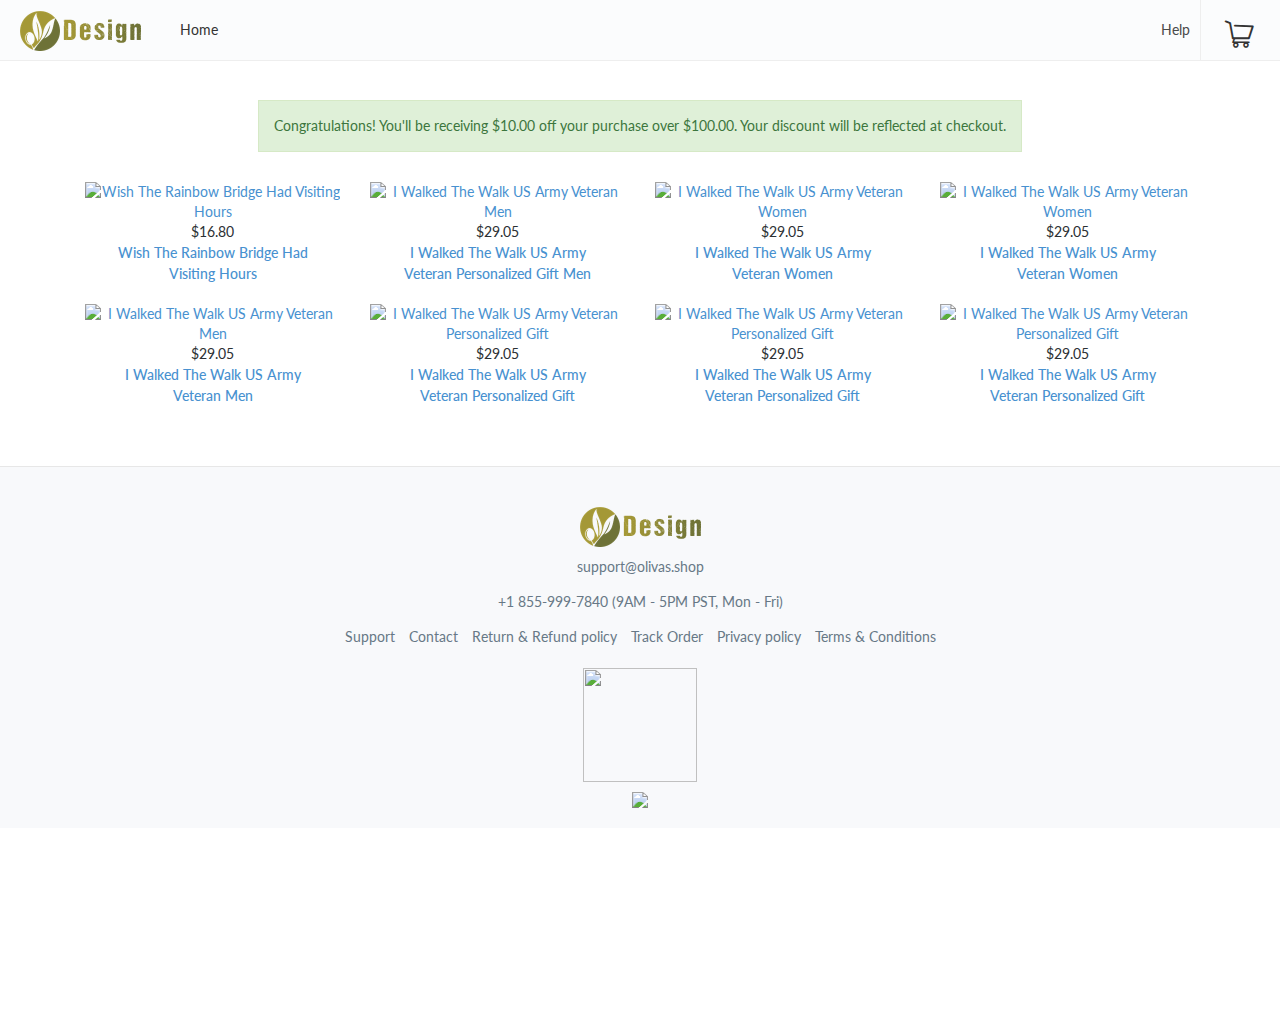
==== commit 15dad224: "new index" ====
--- a/index.html
+++ b/index.html
@@ -311,79 +311,79 @@
                               <div class="col-xs-6 col-md-3 col-sm-6 margin-top-sm">
                                  <div>
                                     <div class="img-container">
-                                       <a class="custom-theme-link absolute"  target="_self" rel="" href="women.html" title="I Walked The Walk US Army Veteran Personalized Gift"><img class="img-responsive"  src="https://gearlaunch-prod-imgix-secure.imgix.net/img/product/UnisexCrew_FRONT_46be88da32.png?fit=clamp&bg=262626&mark64=Lzg0ZDI2YTIyLTI0MmEtNGMxNy1iY2JhLWY5NmM5NTNjNzJmNA&markw=300&markx=209&marky=98&fm=jpg&q=75&ixlib=java-1.1.0&s=f2597dc6a09ae7fb4e9852da25726010" alt="I Walked The Walk US Army Veteran Personalized Gift" nopin=""></a>
-                                    </div>
-                                    <div class="price-tag">$29.05</div>
-                                    
-                                 </div>
-                                 <div class="name-days-container">
-                                    <div class="name-days">
-                                       <div class="row">
-                                          <div class="col-xs-12">
-                                             <a class="custom-theme-link" target="_self" href="women.html">
-                                                <h5 class="">I Walked The Walk US Army Veteran Personalized Gift</h5>
-                                             </a>
-                                          </div>
-                                       </div>
-                                    </div>
-                                 </div>
-                                 
-                              </div>
-                              <div class="col-xs-6 col-md-3 col-sm-6 margin-top-sm">
-                                 <div>
-                                    <div class="img-container">
-                                       <a class="custom-theme-link absolute"  target="_self" rel="" href="women.html" title="I Walked The Walk US Army Veteran Personalized Gift"><img class="img-responsive"  src="https://gearlaunch-prod-imgix-secure.imgix.net/img/product/UnisexCrew_FRONT_46be88da32.png?fit=clamp&bg=262626&mark64=Lzg0ZDI2YTIyLTI0MmEtNGMxNy1iY2JhLWY5NmM5NTNjNzJmNA&markw=300&markx=209&marky=98&fm=jpg&q=75&ixlib=java-1.1.0&s=f2597dc6a09ae7fb4e9852da25726010" alt="I Walked The Walk US Army Veteran Personalized Gift" nopin=""></a>
-                                    </div>
-                                    <div class="price-tag">$29.05</div>
-                                    
-                                 </div>
-                                 <div class="name-days-container">
-                                    <div class="name-days">
-                                       <div class="row">
-                                          <div class="col-xs-12">
-                                             <a class="custom-theme-link" target="_self" href="women.html">
-                                                <h5>I Walked The Walk US Army Veteran Personalized Gift</h5>
-                                             </a>
-                                          </div>
-                                       </div>
-                                    </div>
-                                 </div>
-                                 
-                              </div>
-                              <div class="col-xs-6 col-md-3 col-sm-6 margin-top-sm">
-                                 <div>
-                                    <div class="img-container">
-                                       <a class="custom-theme-link absolute"  target="_self" rel="" href="women.html" title="I Walked The Walk US Army Veteran Personalized Gift"><img class="img-responsive"  src="https://gearlaunch-prod-imgix-secure.imgix.net/img/product/UnisexCrew_FRONT_46be88da32.png?fit=clamp&bg=262626&mark64=Lzg0ZDI2YTIyLTI0MmEtNGMxNy1iY2JhLWY5NmM5NTNjNzJmNA&markw=300&markx=209&marky=98&fm=jpg&q=75&ixlib=java-1.1.0&s=f2597dc6a09ae7fb4e9852da25726010" alt="I Walked The Walk US Army Veteran Personalized Gift" nopin=""></a>  
-                                    </div>
-                                    <div class="price-tag">$29.05</div>
-                                 </div>
-                                 <div class="name-days-container">
-                                    <div class="name-days">
-                                       <div class="row">
-                                          <div class="col-xs-12">
-                                             <a class="custom-theme-link" target="_self" href="women.html">
-                                                <h5>I Walked The Walk US Army Veteran Personalized Gift</h5>
-                                             </a>
-                                          </div>
-                                       </div>
-                                    </div>
-                                 </div>
-                                 
-                              </div>
-                              <div class="col-xs-6 col-md-3 col-sm-6 margin-top-sm">
-                                 <div>
-                                    <div class="img-container">
-                                       <a class="custom-theme-link absolute"  target="_self" rel="" href="women.html" title="I Walked The Walk US Army Veteran Personalized Gift"><img class="img-responsive"  src="https://gearlaunch-prod-imgix-secure.imgix.net/img/product/UnisexCrew_FRONT_46be88da32.png?fit=clamp&bg=262626&mark64=Lzg0ZDI2YTIyLTI0MmEtNGMxNy1iY2JhLWY5NmM5NTNjNzJmNA&markw=300&markx=209&marky=98&fm=jpg&q=75&ixlib=java-1.1.0&s=f2597dc6a09ae7fb4e9852da25726010" alt="I Walked The Walk US Army Veteran Personalized Gift" nopin=""></a>
-                                    </div>
-                                    <div class="price-tag">$29.05</div>
-                                    
-                                 </div>
-                                 <div class="name-days-container">
-                                    <div class="name-days">
-                                       <div class="row">
-                                          <div class="col-xs-12">
-                                             <a class="custom-theme-link" target="_self" href="women.html">
-                                                <h5>I Walked The Walk US Army Veteran Personalized Gift</h5>
+                                       <a class="custom-theme-link absolute"  target="_self" rel="" href="wish-the-rainbow-bridge-had-visiting-hours.html" title="Wish The Rainbow Bridge Had Visiting Hours"><img class="img-responsive"  src="https://banksy.gearint.com/mockuplite?overlayPath=https%3A%2F%2Fgearlaunch-product-images.imgix.net%2Fimg%2Fproduct%2FCircle-Ceramic_82ce4be50f.png&artPath=https%3A%2F%2Fgearlaunch-prod-imgix-secure.imgix.net%2Fe3e28ed0-e4fd-4f6e-a9f7-c366534c7528%3Ffit%3Dclamp%26bg%3DFFFFFF%26ixlib%3Djava-1.1.0%26s%3Df7cd96c335783d12d570823e646e9952&offsetX=16&offsetY=86&imageWidth=626&bgColor=FFFFFF&mockupWidth=700" alt="Wish The Rainbow Bridge Had Visiting Hours" nopin=""></a>
+                                    </div>
+                                    <div class="price-tag">$16.80</div>
+                                    
+                                 </div>
+                                 <div class="name-days-container">
+                                    <div class="name-days">
+                                       <div class="row">
+                                          <div class="col-xs-12">
+                                             <a class="custom-theme-link" target="_self" href="wish-the-rainbow-bridge-had-visiting-hours.html">
+                                                <h5 class="">Wish The Rainbow Bridge Had Visiting Hours</h5>
+                                             </a>
+                                          </div>
+                                       </div>
+                                    </div>
+                                 </div>
+                                 
+                              </div>
+                              <div class="col-xs-6 col-md-3 col-sm-6 margin-top-sm">
+                                 <div>
+                                    <div class="img-container">
+                                       <a class="custom-theme-link absolute"  target="_self" rel="" href="i-walked-the-walk-us-army-veteran-men.html" title="I Walked The Walk US Army Veteran Men"><img class="img-responsive"  src="https://gearlaunch-prod-imgix-secure.imgix.net/img/product/UnisexCrew_FRONT_46be88da32.png?fit=clamp&bg=262626&mark64=Lzg0ZDI2YTIyLTI0MmEtNGMxNy1iY2JhLWY5NmM5NTNjNzJmNA&markw=300&markx=209&marky=98&fm=jpg&q=75&ixlib=java-1.1.0&s=f2597dc6a09ae7fb4e9852da25726010" alt="I Walked The Walk US Army Veteran Men" nopin=""></a>
+                                    </div>
+                                    <div class="price-tag">$29.05</div>
+                                    
+                                 </div>
+                                 <div class="name-days-container">
+                                    <div class="name-days">
+                                       <div class="row">
+                                          <div class="col-xs-12">
+                                             <a class="custom-theme-link" target="_self" href="i-walked-the-walk-us-army-veteran-men.html">
+                                                <h5>I Walked The Walk US Army Veteran Personalized Gift Men</h5>
+                                             </a>
+                                          </div>
+                                       </div>
+                                    </div>
+                                 </div>
+                                 
+                              </div>
+                              <div class="col-xs-6 col-md-3 col-sm-6 margin-top-sm">
+                                 <div>
+                                    <div class="img-container">
+                                       <a class="custom-theme-link absolute"  target="_self" rel="" href="i-walked-the-walk-us-army-veteran-women.html" title="I Walked The Walk US Army Veteran Women"><img class="img-responsive"  src="https://gearlaunch-prod-imgix-secure.imgix.net/img/product/ElevenOunceMugWhite_FRONT-v1_b51a18c584.png?fit=clamp&bg=000000&mark64=LzQ5ZTczMTlhLTMwOGEtNDc3OC1iZGY2LTNkM2Y5ZTkwZmY3NA&markw=343&markx=246&marky=153&fm=jpg&q=75&ixlib=java-1.1.0&s=78c659befe05bf6631b41afcd6a194ab" alt="I Walked The Walk US Army Veteran Women" nopin=""></a>  
+                                    </div>
+                                    <div class="price-tag">$29.05</div>
+                                 </div>
+                                 <div class="name-days-container">
+                                    <div class="name-days">
+                                       <div class="row">
+                                          <div class="col-xs-12">
+                                             <a class="custom-theme-link" target="_self" href="i-walked-the-walk-us-army-veteran-women.html">
+                                                <h5>I Walked The Walk US Army Veteran Women</h5>
+                                             </a>
+                                          </div>
+                                       </div>
+                                    </div>
+                                 </div>
+                                 
+                              </div>
+                              <div class="col-xs-6 col-md-3 col-sm-6 margin-top-sm">
+                                 <div>
+                                    <div class="img-container">
+                                       <a class="custom-theme-link absolute"  target="_self" rel="" href="i-walked-the-walk-us-army-veteran-women.html" title="I Walked The Walk US Army Veteran Women"><img class="img-responsive"  src="https://banksy.gearint.com/mockuplite?overlayPath=https%3A%2F%2Fgearlaunch-product-images.imgix.net%2Fimg%2Fproduct%2FCanvasPrint-11x14_d9d2da9f1c.png&artPath=https%3A%2F%2Fgearlaunch-prod-imgix-secure.imgix.net%2F49e7319a-308a-4778-bdf6-3d3f9e90ff74%3Ffit%3Dclamp%26bg%3D000000%26ixlib%3Djava-1.1.0%26s%3D818612a6d6aa6740f3e9258b900f2181&offsetX=130&offsetY=77&imageWidth=441&bgColor=000000&mockupWidth=700" alt="I Walked The Walk US Army Veteran Women" nopin=""></a>
+                                    </div>
+                                    <div class="price-tag">$29.05</div>
+                                    
+                                 </div>
+                                 <div class="name-days-container">
+                                    <div class="name-days">
+                                       <div class="row">
+                                          <div class="col-xs-12">
+                                             <a class="custom-theme-link" target="_self" href="i-walked-the-walk-us-army-veteran-women.html">
+                                                <h5>I Walked The Walk US Army Veteran Women</h5>
                                              </a>
                                           </div>
                                        </div>
@@ -396,17 +396,17 @@
                               <div class="col-xs-6 col-md-3 col-sm-6 margin-top-sm">
                                  <div>
                                     <div class="img-container">
-                                       <a class="custom-theme-link absolute"  target="_self" rel="" href="women.html" title="I Walked The Walk US Army Veteran Personalized Gift"><img class="img-responsive"  src="https://gearlaunch-prod-imgix-secure.imgix.net/img/product/UnisexCrew_FRONT_46be88da32.png?fit=clamp&bg=262626&mark64=Lzg0ZDI2YTIyLTI0MmEtNGMxNy1iY2JhLWY5NmM5NTNjNzJmNA&markw=300&markx=209&marky=98&fm=jpg&q=75&ixlib=java-1.1.0&s=f2597dc6a09ae7fb4e9852da25726010" alt="I Walked The Walk US Army Veteran Personalized Gift" nopin=""></a>
-                                    </div>
-                                    <div class="price-tag">$29.05</div>
-                                    
-                                 </div>
-                                 <div class="name-days-container">
-                                    <div class="name-days">
-                                       <div class="row">
-                                          <div class="col-xs-12">
-                                             <a class="custom-theme-link" target="_self" href="women.html">
-                                                <h5 class="">I Walked The Walk US Army Veteran Personalized Gift</h5>
+                                       <a class="custom-theme-link absolute"  target="_self" rel="" href="i-walked-the-walk-us-army-veteran-men.html" title="I Walked The Walk US Army Veteran Men"><img class="img-responsive"  src="https://gearlaunch-prod-imgix-secure.imgix.net/img/product/PulloverHoodie_FRONT_722edad976.png?fit=clamp&bg=262626&mark64=LzBhOTA2MjM1LTFiNjItNDc3Yy04Mzc3LTgzYzNjMjM4NzVhNw&markw=272&markx=217&marky=148&fm=jpg&q=75&ixlib=java-1.1.0&s=e9f4a8b0e4e6f2166b36f8fe71551dcb" alt="I Walked The Walk US Army Veteran Men" nopin=""></a>
+                                    </div>
+                                    <div class="price-tag">$29.05</div>
+                                    
+                                 </div>
+                                 <div class="name-days-container">
+                                    <div class="name-days">
+                                       <div class="row">
+                                          <div class="col-xs-12">
+                                             <a class="custom-theme-link" target="_self" href="i-walked-the-walk-us-army-veteran-men.html">
+                                                <h5 class="">I Walked The Walk US Army Veteran Men</h5>
                                              </a>
                                           </div>
                                        </div>
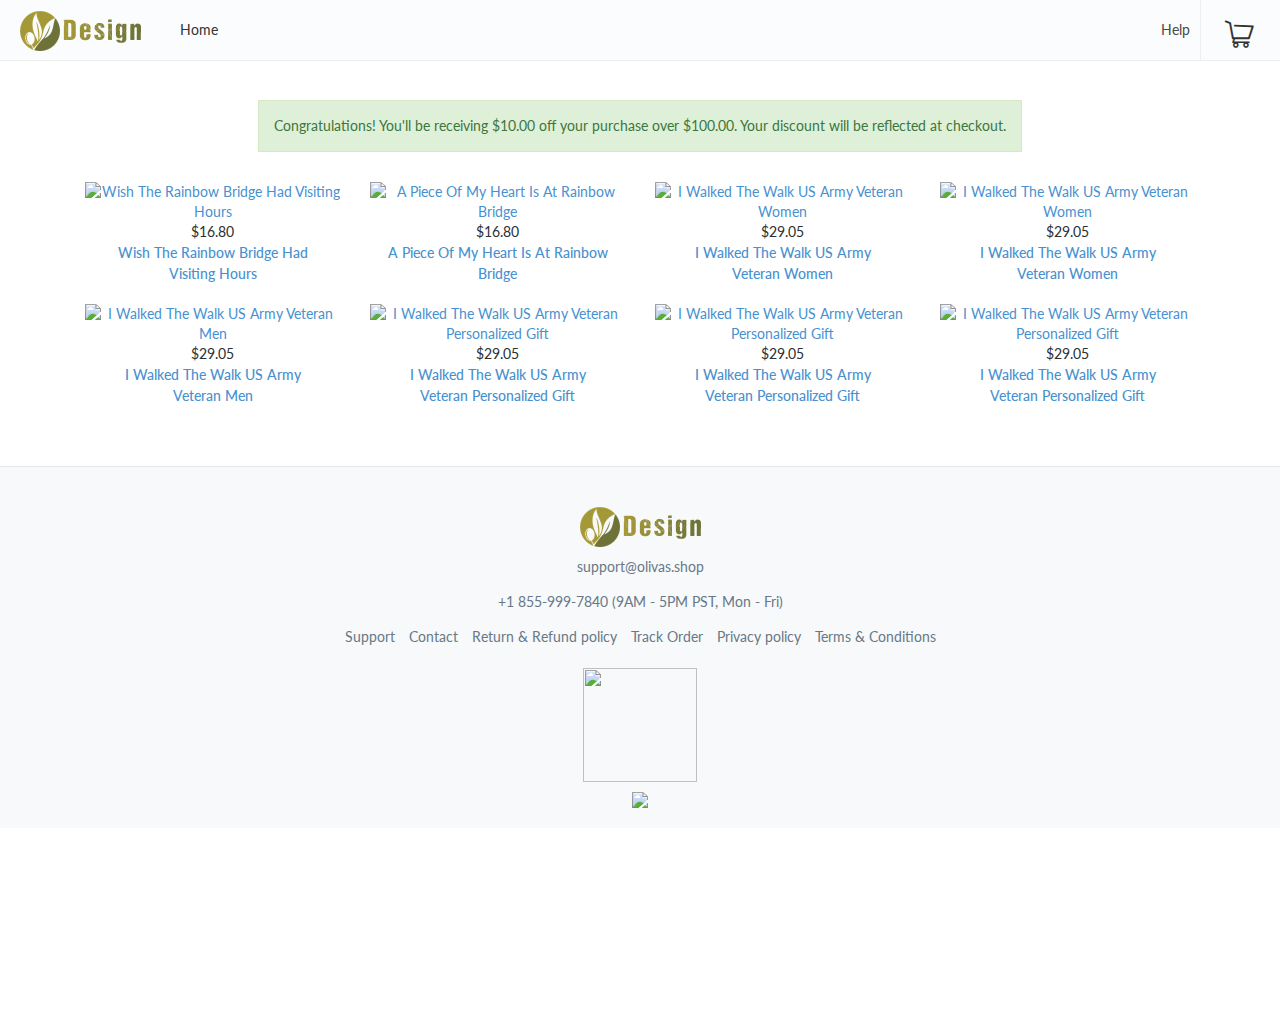
==== commit f7ccbc28: "thay đổi nhiều" ====
--- a/index.html
+++ b/index.html
@@ -332,9 +332,9 @@
                               <div class="col-xs-6 col-md-3 col-sm-6 margin-top-sm">
                                  <div>
                                     <div class="img-container">
-                                       <a class="custom-theme-link absolute"  target="_self" rel="" href="i-walked-the-walk-us-army-veteran-men.html" title="I Walked The Walk US Army Veteran Men"><img class="img-responsive"  src="https://gearlaunch-prod-imgix-secure.imgix.net/img/product/UnisexCrew_FRONT_46be88da32.png?fit=clamp&bg=262626&mark64=Lzg0ZDI2YTIyLTI0MmEtNGMxNy1iY2JhLWY5NmM5NTNjNzJmNA&markw=300&markx=209&marky=98&fm=jpg&q=75&ixlib=java-1.1.0&s=f2597dc6a09ae7fb4e9852da25726010" alt="I Walked The Walk US Army Veteran Men" nopin=""></a>
-                                    </div>
-                                    <div class="price-tag">$29.05</div>
+                                       <a class="custom-theme-link absolute"  target="_self" rel="" href="a-peace-of-my-heart-is-at-rainbow-bridge.html" title="A Piece Of My Heart Is At Rainbow Bridge"><img class="img-responsive"  src="https://banksy.gearint.com/mockuplite?overlayPath=https%3A%2F%2Fgearlaunch-product-images.imgix.net%2Fimg%2Fproduct%2FCircle-Ceramic_82ce4be50f.png&artPath=https%3A%2F%2Fgearlaunch-prod-imgix-secure.imgix.net%2F32bcc933-347c-4b14-a7ca-b4f849a87f7f%3Ffit%3Dclamp%26bg%3DFFFFFF%26ixlib%3Djava-1.1.0%26s%3D25d605a366676db87fa83ecb6ea65d7a&offsetX=38&offsetY=86&imageWidth=628&bgColor=FFFFFF&mockupWidth=700" alt="A Piece Of My Heart Is At Rainbow Bridge" nopin=""></a>
+                                    </div>
+                                    <div class="price-tag">$16.80</div>
                                     
                                  </div>
                                  <div class="name-days-container">
@@ -342,7 +342,7 @@
                                        <div class="row">
                                           <div class="col-xs-12">
                                              <a class="custom-theme-link" target="_self" href="i-walked-the-walk-us-army-veteran-men.html">
-                                                <h5>I Walked The Walk US Army Veteran Personalized Gift Men</h5>
+                                                <h5>A Piece Of My Heart Is At Rainbow Bridge</h5>
                                              </a>
                                           </div>
                                        </div>
--- a/assets/style.css
+++ b/assets/style.css
@@ -83,4 +83,116 @@
 }
 .tab-designer li .carousel-thumbnail{
     margin-top: 8px;
+}
+/* Base styles for the element that has a c-tooltip */
+[data-c-tooltip] {
+  position: relative;
+  cursor: pointer;
+}
+/* Base styles for the entire c-tooltip */
+[data-c-tooltip]:before,
+[data-c-tooltip]:after {
+  position: absolute;
+  visibility: hidden;
+  -ms-filter: "progid:DXImageTransform.Microsoft.Alpha(Opacity=0)";
+  filter: progid:DXImageTransform.Microsoft.Alpha(Opacity=0);
+  opacity: 0;
+  -webkit-transition: opacity 0.2s ease-in-out, visibility 0.2s ease-in-out, -webkit-transform 0.2s cubic-bezier(0.71, 1.7, 0.77, 1.24);
+  -moz-transition: opacity 0.2s ease-in-out, visibility 0.2s ease-in-out, -moz-transform 0.2s cubic-bezier(0.71, 1.7, 0.77, 1.24);
+  transition: opacity 0.2s ease-in-out, visibility 0.2s ease-in-out, transform 0.2s cubic-bezier(0.71, 1.7, 0.77, 1.24);
+  -webkit-transform: translate3d(0, 0, 0);
+  -moz-transform: translate3d(0, 0, 0);
+  transform: translate3d(0, 0, 0);
+  pointer-events: none;
+}
+/* Show the entire c-tooltip on hover and focus */
+[data-c-tooltip]:hover:before,
+[data-c-tooltip]:hover:after,
+[data-c-tooltip]:focus:before,
+[data-c-tooltip]:focus:after {
+  visibility: visible;
+  -ms-filter: "progid:DXImageTransform.Microsoft.Alpha(Opacity=100)";
+  filter: progid:DXImageTransform.Microsoft.Alpha(Opacity=100);
+  opacity: 1;
+}
+/* Base styles for the c-tooltip's directional arrow */
+[data-c-tooltip]:before {
+	z-index: 1001;
+	border: 6px solid transparent;
+	background: transparent;
+	content: "";
+}
+/* Base styles for the c-tooltip's content area */
+[data-c-tooltip]:after {
+	z-index: 1000;
+	padding: 8px;
+	width: 100px;
+	background-color: #000;
+	background-color: rgba(51, 51, 51, 0.9);
+	color: #fff;
+	content: attr(data-c-tooltip);
+	font-size: 14px;
+	line-height: 1.2;
+	left:0!important;
+	border-radius:5px;
+}
+/* Directions */
+/* Top (default) */
+[data-c-tooltip]:before,
+[data-c-tooltip]:after {
+	bottom: 100%;
+	left: 50%;
+}
+[data-c-tooltip]:before{
+	margin-left: -6px;
+	margin-bottom: -12px;
+	border-top-color: #000;
+	border-top-color: rgba(51, 51, 51, 0.9);
+}
+div.dogs_container div.swatch-container{
+	display:none;
+}
+div.dogs_container div.swatch-container.active{
+	display:flex;
+}
+
+#rendering{
+	color:#4ab742;
+	text-align:center;
+}
+.lds {
+  display: inline-block;
+  position: relative;
+  width: 80px;
+  height: 80px;
+}
+.lds div {
+  display: inline-block;
+  position: absolute;
+  left: 8px;
+  width: 16px;
+  background: #4ab742;
+  animation: lds 1.2s cubic-bezier(0, 0.5, 0.5, 1) infinite;
+}
+.lds div:nth-child(1) {
+  left: 8px;
+  animation-delay: -0.24s;
+}
+.lds div:nth-child(2) {
+  left: 32px;
+  animation-delay: -0.12s;
+}
+.lds div:nth-child(3) {
+  left: 56px;
+  animation-delay: 0;
+}
+@keyframes lds {
+  0% {
+    top: 8px;
+    height: 64px;
+  }
+  50%, 100% {
+    top: 24px;
+    height: 32px;
+  }
 }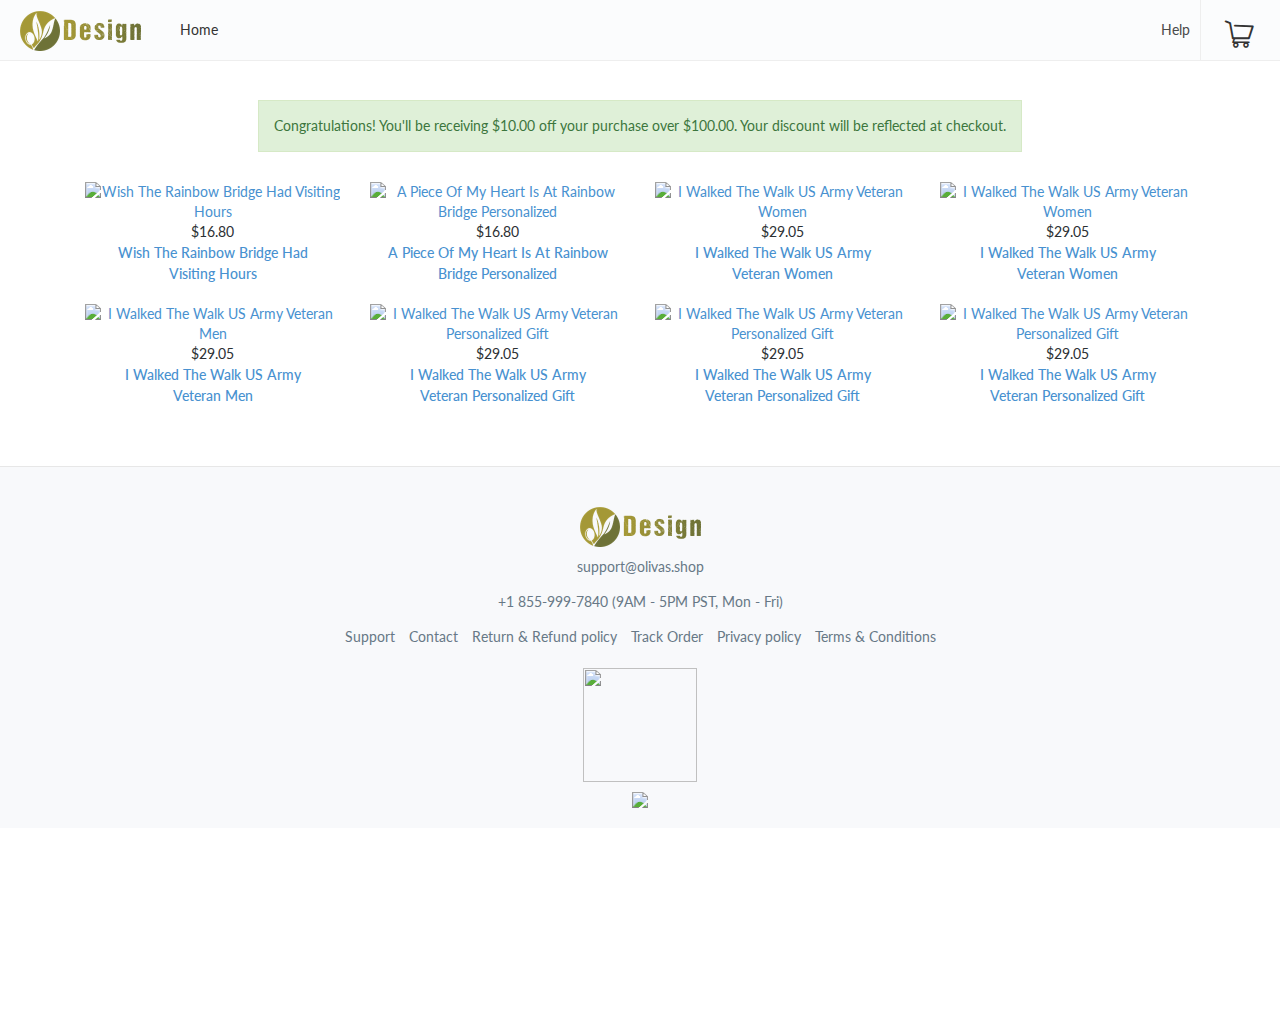
==== commit 9c08eaa0: "Update index.html" ====
--- a/index.html
+++ b/index.html
@@ -332,7 +332,7 @@
                               <div class="col-xs-6 col-md-3 col-sm-6 margin-top-sm">
                                  <div>
                                     <div class="img-container">
-                                       <a class="custom-theme-link absolute"  target="_self" rel="" href="a-peace-of-my-heart-is-at-rainbow-bridge.html" title="A Piece Of My Heart Is At Rainbow Bridge"><img class="img-responsive"  src="https://banksy.gearint.com/mockuplite?overlayPath=https%3A%2F%2Fgearlaunch-product-images.imgix.net%2Fimg%2Fproduct%2FCircle-Ceramic_82ce4be50f.png&artPath=https%3A%2F%2Fgearlaunch-prod-imgix-secure.imgix.net%2F32bcc933-347c-4b14-a7ca-b4f849a87f7f%3Ffit%3Dclamp%26bg%3DFFFFFF%26ixlib%3Djava-1.1.0%26s%3D25d605a366676db87fa83ecb6ea65d7a&offsetX=38&offsetY=86&imageWidth=628&bgColor=FFFFFF&mockupWidth=700" alt="A Piece Of My Heart Is At Rainbow Bridge" nopin=""></a>
+                                       <a class="custom-theme-link absolute"  target="_self" rel="" href="a-peace-of-my-heart-is-at-rainbow-bridge.html" title="A Piece Of My Heart Is At Rainbow Bridge Personalized"><img class="img-responsive"  src="https://banksy.gearint.com/mockuplite?overlayPath=https%3A%2F%2Fgearlaunch-product-images.imgix.net%2Fimg%2Fproduct%2FCircle-Ceramic_82ce4be50f.png&artPath=https%3A%2F%2Fgearlaunch-prod-imgix-secure.imgix.net%2F32bcc933-347c-4b14-a7ca-b4f849a87f7f%3Ffit%3Dclamp%26bg%3DFFFFFF%26ixlib%3Djava-1.1.0%26s%3D25d605a366676db87fa83ecb6ea65d7a&offsetX=38&offsetY=86&imageWidth=628&bgColor=FFFFFF&mockupWidth=700" alt="A Piece Of My Heart Is At Rainbow Bridge Personalized" nopin=""></a>
                                     </div>
                                     <div class="price-tag">$16.80</div>
                                     
@@ -341,8 +341,8 @@
                                     <div class="name-days">
                                        <div class="row">
                                           <div class="col-xs-12">
-                                             <a class="custom-theme-link" target="_self" href="i-walked-the-walk-us-army-veteran-men.html">
-                                                <h5>A Piece Of My Heart Is At Rainbow Bridge</h5>
+                                             <a class="custom-theme-link" target="_self" href="a-peace-of-my-heart-is-at-rainbow-bridge.html">
+                                                <h5>A Piece Of My Heart Is At Rainbow Bridge Personalized</h5>
                                              </a>
                                           </div>
                                        </div>
